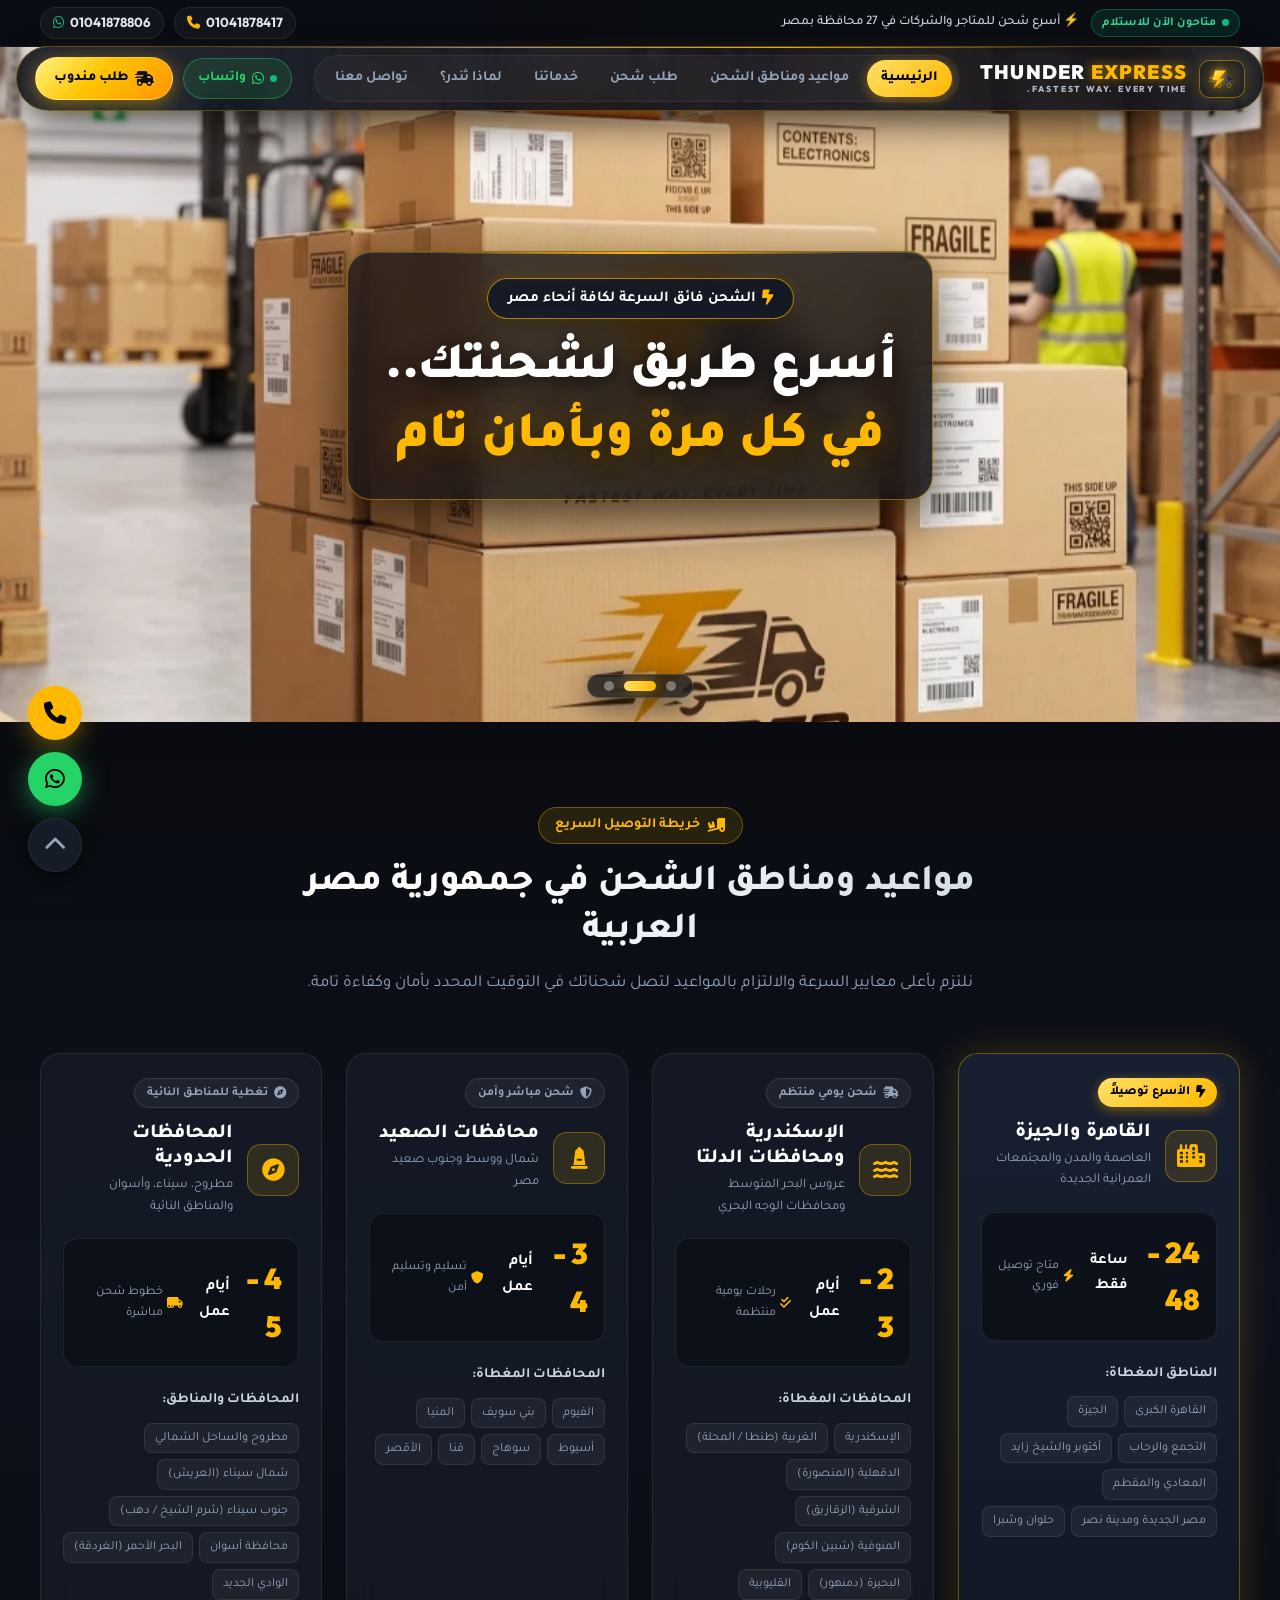
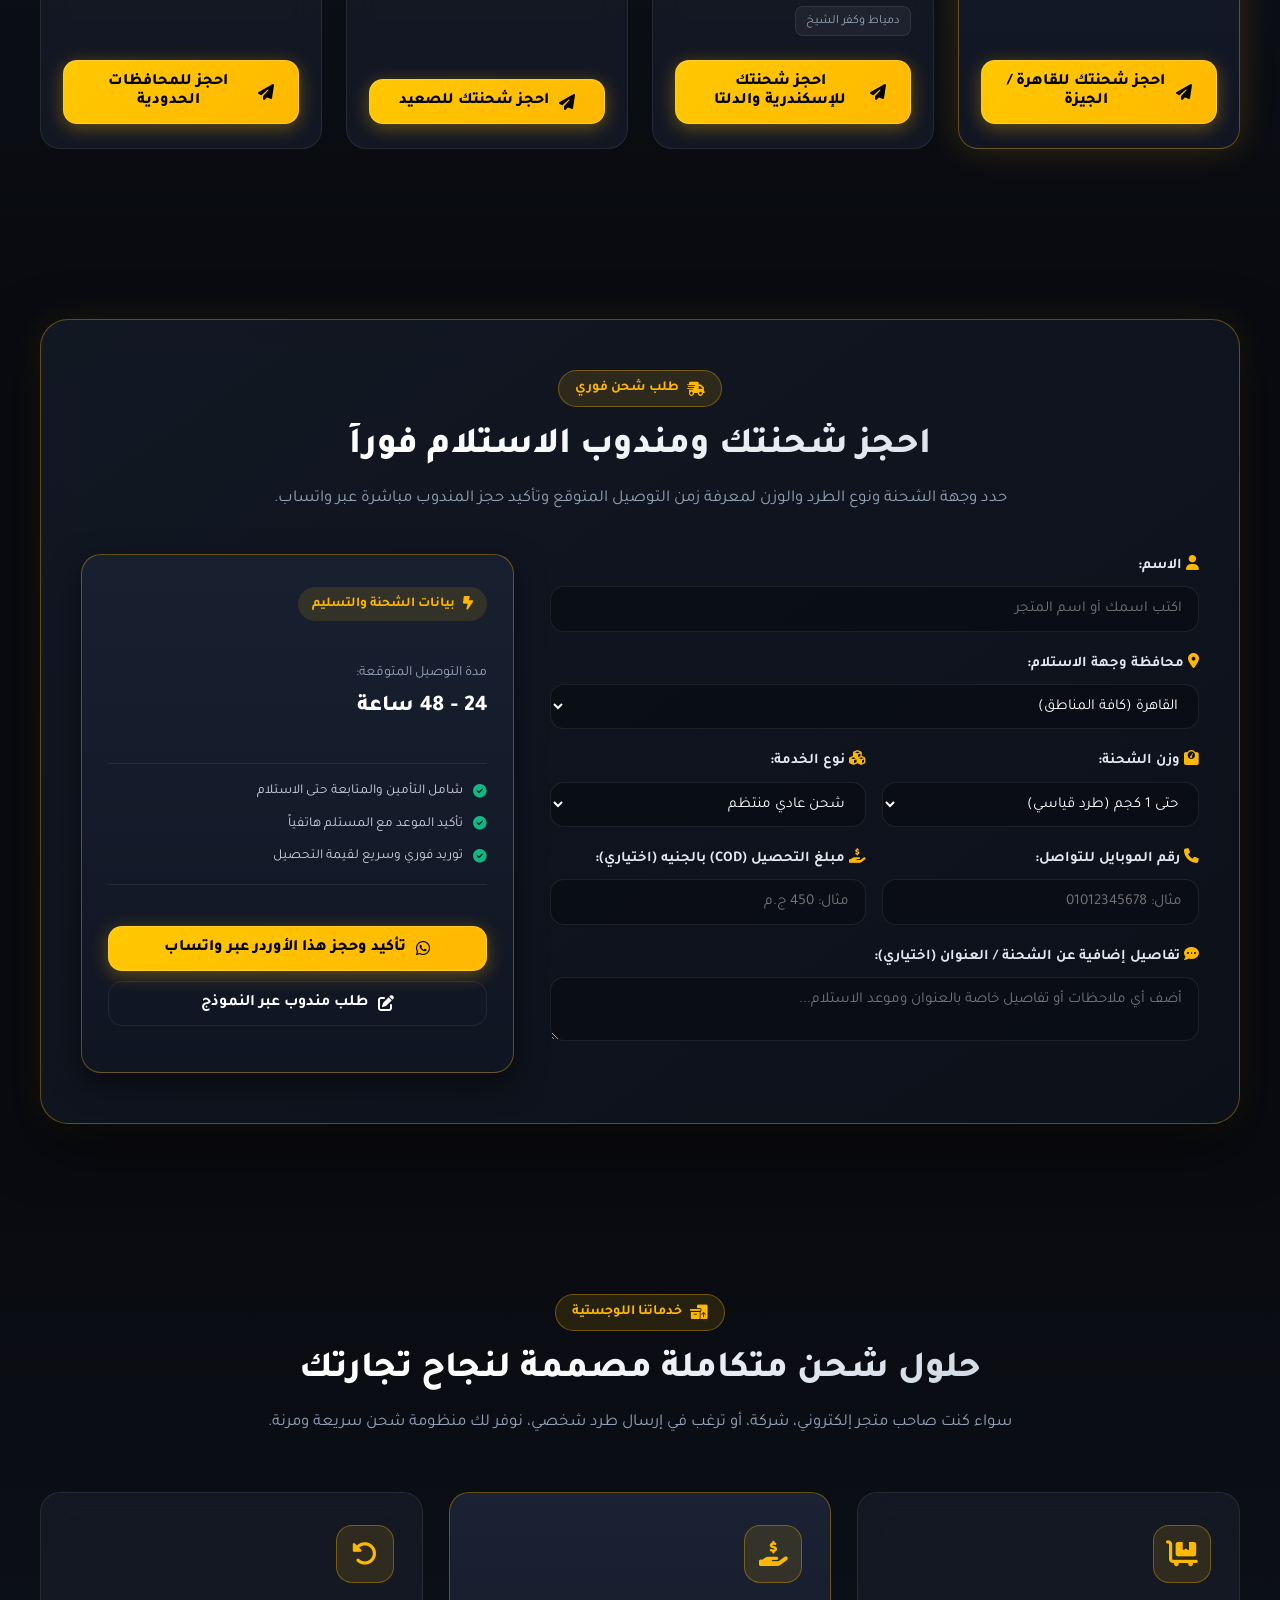
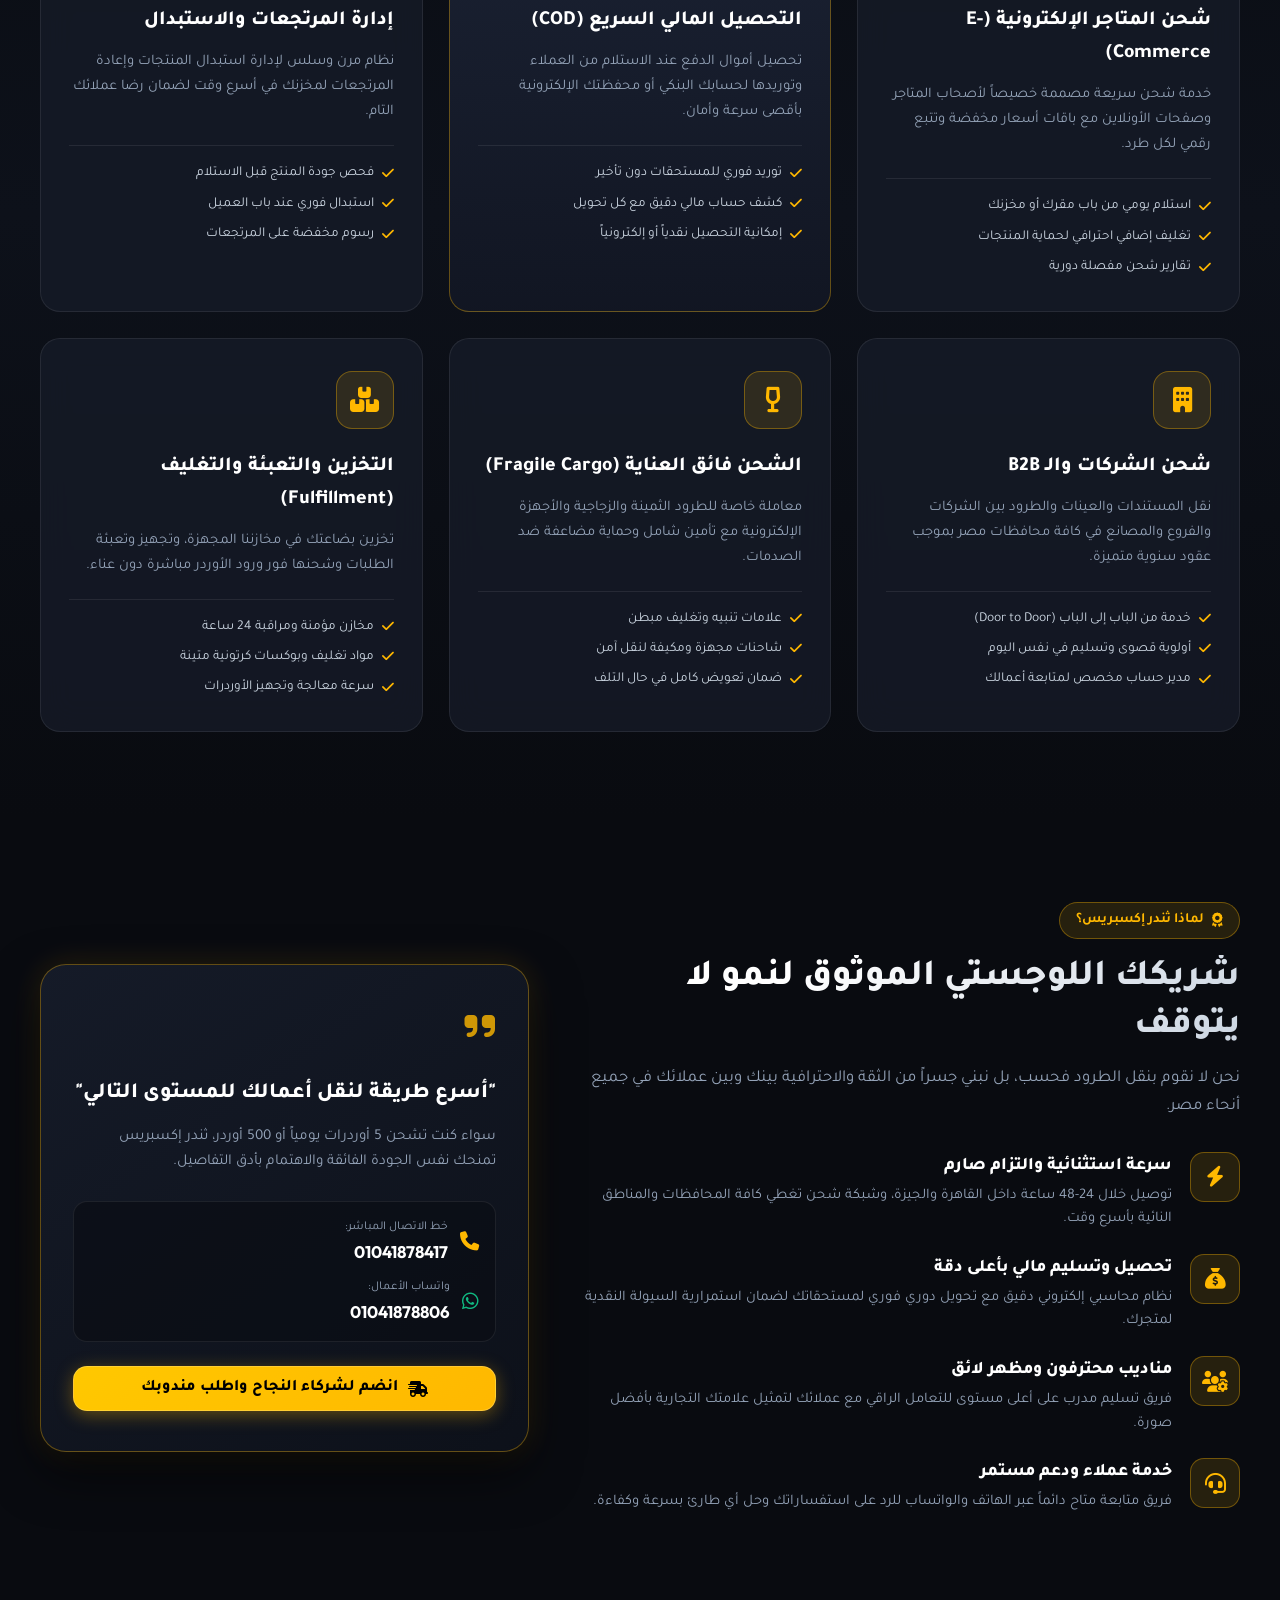
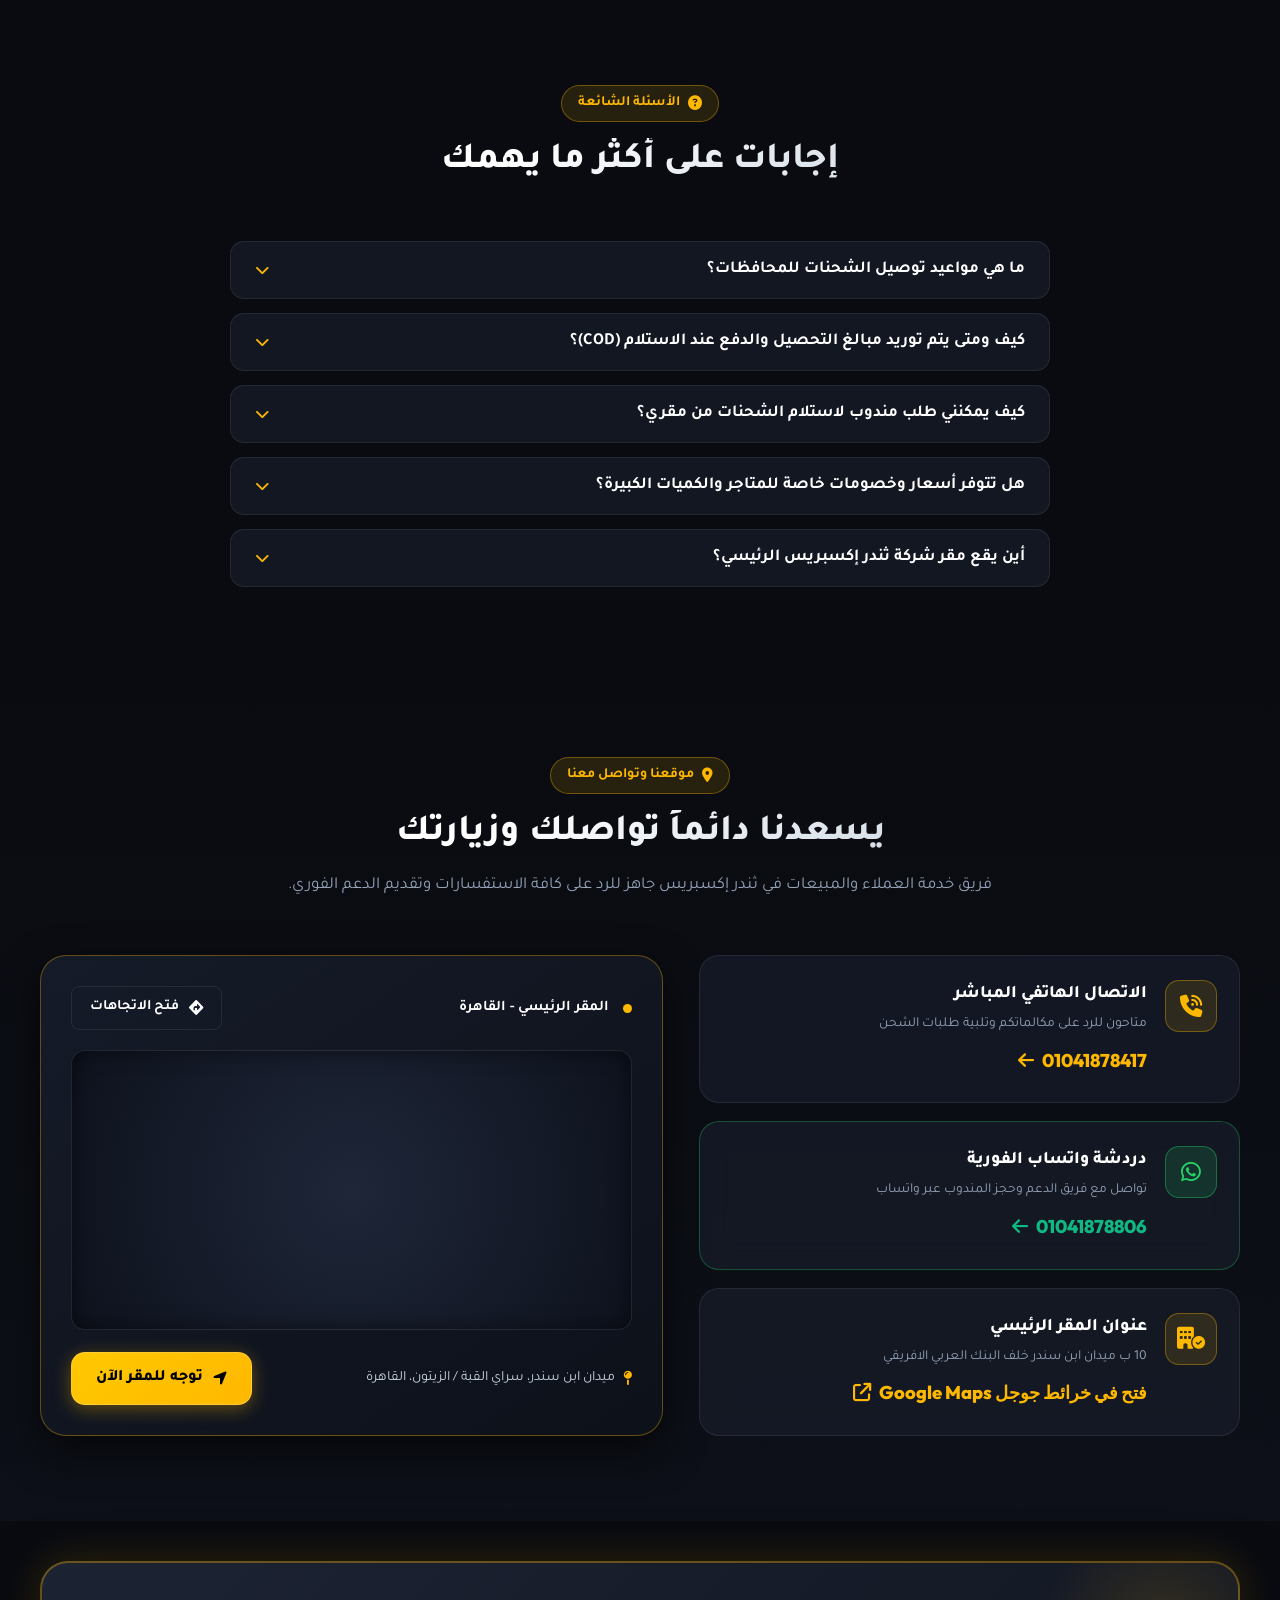
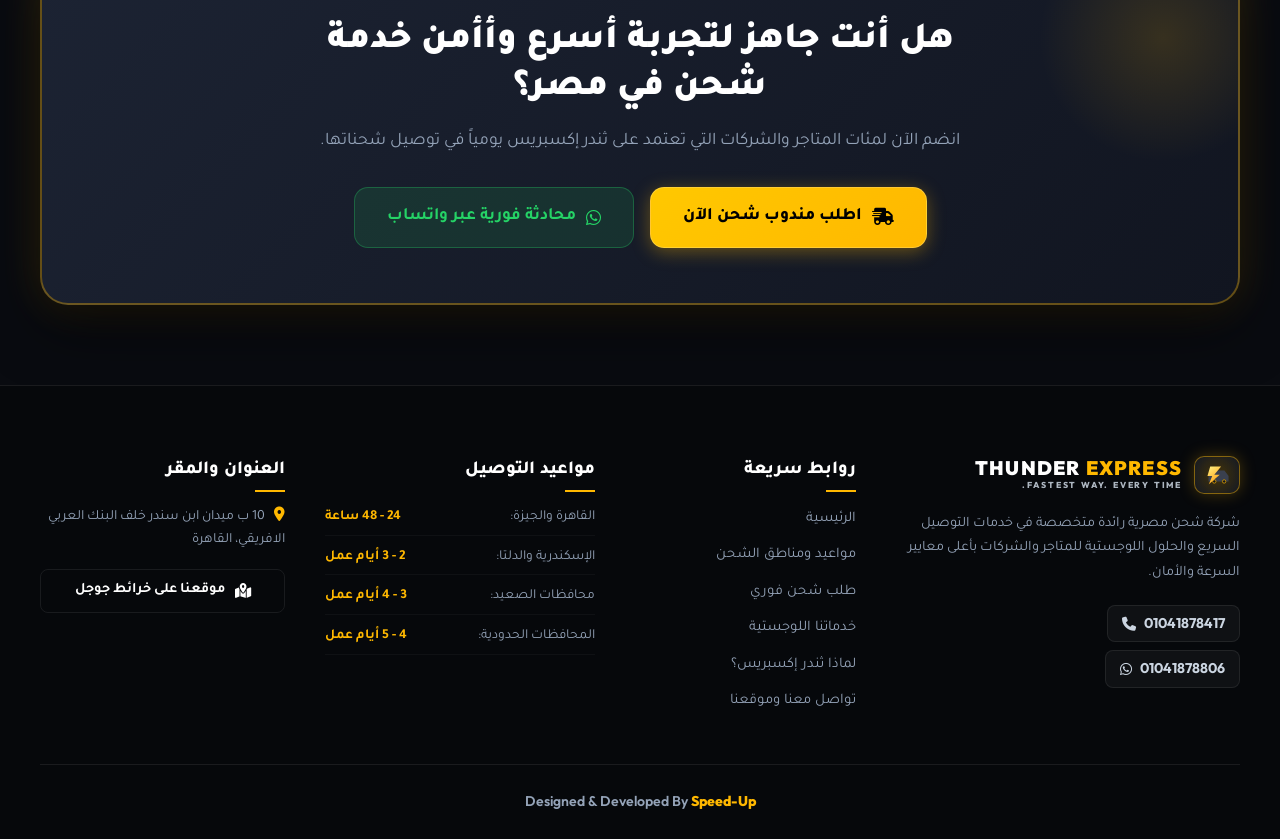
==== index.html @ 4653d899 "Initial commit: Thunder Express website" ====
<!DOCTYPE html>
<html lang="ar" dir="rtl">

<head>
  <meta charset="UTF-8">
  <meta name="viewport" content="width=device-width, initial-scale=1.0">
  
  <!-- Primary SEO Meta Tags -->
  <title>ثندر إكسبريس (Thunder Express) | شركة الشحن السريع الأولى للمتاجر والشركات في مصر</title>
  <meta name="title" content="ثندر إكسبريس (Thunder Express) | شركة الشحن السريع الأولى للمتاجر والشركات في مصر">
  <meta name="description"
    content="ثندر إكسبريس (Thunder Express) - شركة الشحن الرائدة في مصر لشحن طرود ومبيعات المتاجر الإلكترونية والشركات. توصيل خلال 24 - 48 ساعة لكافة محافظات مصر، تحصيل أموال COD فوري، وخدمة عملاء ومتابعة ممتازة.">
  <meta name="keywords"
    content="ثندر إكسبريس, ثاندر اكسبريس, ثندر للشحن, شركة ثندر, Thunder Express, Thunder Express Egypt, شركات شحن, شركة شحن في مصر, شحن سريع, شحن متاجر الكترونية, شحن اوردرات, شحن القاهرة والجيزة, شحن الاسكندرية, شحن الدلتا, شحن الصعيد, شحن محافظات مصر, توصيل طرود, مندوب شحن فوري, تحصيل فوري COD, شحن باب لباب, شحن تجارة الكترونية">
  <meta name="robots" content="index, follow, max-snippet:-1, max-image-preview:large, max-video-preview:-1">
  <meta name="author" content="Thunder Express">
  <meta name="publisher" content="Thunder Express">
  <meta name="language" content="Arabic">
  <meta name="theme-color" content="#FFB800">
  <link rel="canonical" href="https://thunderexpress.com/">

  <!-- Geo & Regional SEO -->
  <meta name="geo.region" content="EG-C">
  <meta name="geo.placename" content="Cairo, Egypt">
  <meta name="geo.position" content="30.0988;31.3055">
  <meta name="ICBM" content="30.0988, 31.3055">

  <!-- Open Graph / Facebook / WhatsApp Meta Tags -->
  <meta property="og:type" content="website">
  <meta property="og:url" content="https://thunderexpress.com/">
  <meta property="og:title" content="ثندر إكسبريس (Thunder Express) | أسرع طريق لشحنتك في كل مرة">
  <meta property="og:description"
    content="خدمات شحن سريع وموثوق لكافة محافظات مصر. توصيل القاهرة والجيزة خلال 24-48 ساعة، توريد فوري لمبالغ التحصيل، ومتابعة دقيقة لكل طرد.">
  <meta property="og:image" content="assets/hero-bg-1.webp">
  <meta property="og:site_name" content="Thunder Express - ثندر إكسبريس">
  <meta property="og:locale" content="ar_EG">
  <meta property="og:locale:alternate" content="en_US">

  <!-- Twitter Meta Tags -->
  <meta name="twitter:card" content="summary_large_image">
  <meta name="twitter:title" content="ثندر إكسبريس (Thunder Express) | شركة شحن سريع في مصر">
  <meta name="twitter:description"
    content="شحن سريع للمتاجر والشركات لكافة محافظات مصر بأسعار تنافسية ودقة متناهية.">
  <meta name="twitter:image" content="assets/hero-bg-1.webp">

  <!-- Google Fonts: Tajawal & Outfit -->
  <link rel="preconnect" href="https://fonts.googleapis.com">
  <link rel="preconnect" href="https://fonts.gstatic.com" crossorigin>
  <link
    href="https://fonts.googleapis.com/css2?family=Outfit:wght@400;600;700;800;900&family=Tajawal:wght@300;400;500;700;800;900&display=swap"
    rel="stylesheet">

  <!-- Font Awesome Icons -->
  <link rel="stylesheet" href="https://cdnjs.cloudflare.com/ajax/libs/font-awesome/6.5.1/css/all.min.css">

  <!-- Main Stylesheet -->
  <link rel="stylesheet" href="css/style.css">
  <link rel="icon" type="image/svg+xml" href="assets/logo.svg">

  <!-- Structured Data: Organization & DeliveryService Schema (JSON-LD) -->
  <script type="application/ld+json">
  {
    "@context": "https://schema.org",
    "@graph": [
      {
        "@type": "DeliveryService",
        "@id": "https://thunderexpress.com/#service",
        "name": "Thunder Express - ثندر إكسبريس للشحن السريع",
        "alternateName": ["ثاندر اكسبريس", "ثندر اكسبريس مصر", "Thunder Express Egypt"],
        "url": "https://thunderexpress.com/",
        "logo": "https://thunderexpress.com/assets/logo.svg",
        "image": "https://thunderexpress.com/assets/hero-bg-1.webp",
        "description": "شركة شحن رائدة في جمهورية مصر العربية متخصصة في خدمات الشحن السريع للمتاجر الإلكترونية والشركات مع خدمة التحصيل عند الاستلام والتوصيل لباب المنزل.",
        "telephone": ["+201041878417", "+201041878806"],
        "priceRange": "$$",
        "address": {
          "@type": "PostalAddress",
          "streetAddress": "10 ب ميدان ابن سندر - خلف البنك العربي الأفريقي",
          "addressLocality": "سراي القبة، الزيتون",
          "addressRegion": "القاهرة",
          "addressCountry": "EG"
        },
        "geo": {
          "@type": "GeoCoordinates",
          "latitude": 30.0988,
          "longitude": 31.3055
        },
        "openingHoursSpecification": {
          "@type": "OpeningHoursSpecification",
          "dayOfWeek": [
            "Saturday",
            "Sunday",
            "Monday",
            "Tuesday",
            "Wednesday",
            "Thursday"
          ],
          "opens": "09:00",
          "closes": "22:00"
        },
        "areaServed": [
          { "@type": "AdministrativeArea", "name": "القاهرة" },
          { "@type": "AdministrativeArea", "name": "الجيزة" },
          { "@type": "AdministrativeArea", "name": "الإسكندرية" },
          { "@type": "AdministrativeArea", "name": "الدلتا" },
          { "@type": "AdministrativeArea", "name": "الصعيد" },
          { "@type": "Country", "name": "Egypt" }
        ],
        "hasOfferCatalog": {
          "@type": "OfferCatalog",
          "name": "خدمات الشحن والتوصيل",
          "itemListElement": [
            {
              "@type": "Offer",
              "itemOffered": {
                "@type": "Service",
                "name": "شحن وتوصيل القاهرة والجيزة (24 - 48 ساعة)"
              }
            },
            {
              "@type": "Offer",
              "itemOffered": {
                "@type": "Service",
                "name": "شحن الإسكندرية ومحافظات الدلتا (2 - 3 أيام)"
              }
            },
            {
              "@type": "Offer",
              "itemOffered": {
                "@type": "Service",
                "name": "شحن محافظات الصعيد والمحافظات الحدودية"
              }
            },
            {
              "@type": "Offer",
              "itemOffered": {
                "@type": "Service",
                "name": "خدمة التحصيل والدفع عند الاستلام (COD)"
              }
            }
          ]
        }
      },
      {
        "@type": "FAQPage",
        "@id": "https://thunderexpress.com/#faq",
        "mainEntity": [
          {
            "@type": "Question",
            "name": "ما هي مواعيد توصيل الشحنات للمحافظات في ثندر إكسبريس؟",
            "acceptedAnswer": {
              "@type": "Answer",
              "text": "القاهرة والجيزة خلال 24 إلى 48 ساعة، الإسكندرية والدلتا خلال 2 إلى 3 أيام عمل، محافظات الصعيد خلال 3 إلى 4 أيام عمل، والمحافظات الحدودية خلال 4 إلى 5 أيام عمل."
            }
          },
          {
            "@type": "Question",
            "name": "كيف ومتى يتم توريد مبالغ التحصيل والدفع عند الاستلام (COD)؟",
            "acceptedAnswer": {
              "@type": "Answer",
              "text": "يتم توريد المبالغ المحصلة بشكل فوري وسريع عبر التحويل البنكي (InstaPay / Bank Transfer) أو عبر المحافظ الإلكترونية (فودافون كاش وغيرها) فور تسليم الأوردر وتأكيده مع كشف حساب إلكتروني دقيق."
            }
          },
          {
            "@type": "Question",
            "name": "كيف يمكنني طلب مندوب لاستلام الشحنات من مقري؟",
            "acceptedAnswer": {
              "@type": "Answer",
              "text": "يمكنك طلب مندوب الاستلام بسهولة تامة عبر زر طلب مندوب في الموقع، أو التواصل المباشر عبر واتساب على الرقم 01041878806 أو الاتصال على 01041878417."
            }
          },
          {
            "@type": "Question",
            "name": "أين يقع مقر شركة ثندر إكسبريس الرئيسي؟",
            "acceptedAnswer": {
              "@type": "Answer",
              "text": "مقرنا الرئيسي في 10 ب ميدان ابن سندر، خلف البنك العربي الأفريقي، سراي القبة / الزيتون، القاهرة."
            }
          }
        ]
      }
    ]
  }
  </script>
</head>

<body>

  <!-- Modern Ambient Atmosphere & Dynamic Lighting (No Grid/Checkered Overlay) -->
  <div class="bg-glow-orb orb-1"></div>
  <div class="bg-glow-orb orb-2"></div>
  <div class="bg-glow-orb orb-3"></div>
  <div class="bg-glow-orb orb-4"></div>
  <div class="bg-ambient-rays"></div>
  <div class="bg-vignette"></div>

  <!-- Top Announcement Bar -->
  <div class="top-bar">
    <div class="container top-bar-content">
      <div class="top-bar-item">
        <span class="live-status-badge">
          <span class="pulse-dot-green"></span>
          <span>متاحون الآن للاستلام</span>
        </span>
        <span class="top-bar-text">⚡ أسرع شحن للمتاجر والشركات في 27 محافظة بمصر</span>
      </div>
      <div class="top-bar-contacts">
        <a href="tel:01041878417" class="top-contact-chip">
          <i class="fa-solid fa-phone text-primary"></i>
          <span>01041878417</span>
        </a>
        <a href="https://wa.me/201041878806" target="_blank" rel="noopener" class="top-contact-chip chip-wa">
          <i class="fa-brands fa-whatsapp text-success"></i>
          <span>01041878806</span>
        </a>
      </div>
    </div>
  </div>

  <!-- Main Floating Header & Navigation -->
  <header class="main-header" id="navbar">
    <div class="container header-wrapper">
      <div class="nav-container glass-island">
        <!-- Brand Logo -->
        <a href="#hero" class="brand-logo" aria-label="Thunder Express Home">
          <div class="logo-icon-wrap">
            <svg class="brand-svg-logo" viewBox="0 0 100 70" fill="none" xmlns="http://www.w3.org/2000/svg">
              <path
                d="M45 22H72L84 38V54H77C77 50.7 74.3 48 71 48C67.7 48 65 50.7 65 54H48C48 50.7 45.3 48 42 48C38.7 48 36 50.7 36 54H25V36L45 22Z"
                fill="#3A404E" opacity="0.9" />
              <path d="M70 26L80 38H68V26H70Z" fill="#1E232F" />
              <path d="M15 30H38L33 34H12L15 30Z" fill="#FFB800" opacity="0.6" />
              <path d="M10 40H30L26 43H7L10 40Z" fill="#FFB800" opacity="0.4" />
              <circle cx="42" cy="54" r="5" fill="#12151E" stroke="#FFB800" stroke-width="2" />
              <circle cx="71" cy="54" r="5" fill="#12151E" stroke="#FFB800" stroke-width="2" />
              <path d="M30 10L62 10L42 34L58 34L26 62L36 38L22 38L30 10Z" fill="url(#boltGradHeader)"
                filter="drop-shadow(0 0 10px rgba(255, 184, 0, 0.9))" />
              <defs>
                <linearGradient id="boltGradHeader" x1="22" y1="10" x2="62" y2="62" gradientUnits="userSpaceOnUse">
                  <stop stop-color="#FFF580" />
                  <stop offset="0.5" stop-color="#FFB800" />
                  <stop offset="1" stop-color="#FF8C00" />
                </linearGradient>
              </defs>
            </svg>
          </div>
          <div class="logo-text-wrap">
            <span class="logo-title">THUNDER <span class="text-primary-glow">EXPRESS</span></span>
            <span class="logo-slogan">FASTEST WAY. EVERY TIME.</span>
          </div>
        </a>

        <!-- Navigation Links (Floating Pill Tabs) -->
        <nav class="nav-menu" id="navMenu">
          <ul class="nav-list pill-tabs">
            <li><a href="#hero" class="nav-link active">الرئيسية</a></li>
            <li><a href="#zones" class="nav-link">مواعيد ومناطق الشحن</a></li>
            <li><a href="order.html" class="nav-link">طلب شحن</a></li>
            <li><a href="#services" class="nav-link">خدماتنا</a></li>
            <li><a href="#why-us" class="nav-link">لماذا ثندر؟</a></li>
            <li><a href="contact.html" class="nav-link">تواصل معنا</a></li>
          </ul>
        </nav>

        <!-- Action Buttons -->
        <div class="nav-actions">
          <a href="https://wa.me/201041878806" target="_blank" rel="noopener" class="btn-nav-wa" title="دردشة واتساب">
            <span class="pulse-dot-green"></span>
            <i class="fa-brands fa-whatsapp"></i>
            <span>واتساب</span>
          </a>
          <a href="order.html" class="btn-nav-order" id="openOrderModalBtn">
            <i class="fa-solid fa-truck-fast"></i>
            <span>طلب مندوب</span>
          </a>
          <button class="mobile-toggle" id="mobileMenuToggle" aria-label="فتح القائمة">
            <span></span>
            <span></span>
            <span></span>
          </button>
        </div>
      </div>
    </div>
  </header>

  <!-- Hero Section -->
  <section class="hero-section" id="hero">
    <!-- Hero Dynamic WebP Background Slider (Clear & Vibrant - No Shadows) -->
    <div class="hero-bg-slider" id="heroBgSlider">
      <div class="hero-bg-slide active" style="background-image: url('assets/hero-bg-1.webp');" data-index="0"></div>
      <div class="hero-bg-slide" style="background-image: url('assets/hero-bg-2.webp');" data-index="1"></div>
      <div class="hero-bg-slide" style="background-image: url('assets/hero-bg-3.webp');" data-index="2"></div>
    </div>

    <div class="container hero-container-simple">
      <div class="hero-glass-box text-center">
        <div class="hero-badge">
          <i class="fa-solid fa-bolt-lightning text-primary"></i>
          <span>الشحن فائق السرعة لكافة أنحاء مصر</span>
        </div>

        <h1 class="hero-title">
          أسرع طريق لشحنتك.. <br>
          <span class="highlight-text">في كل مرة وبأمان تام</span>
        </h1>
      </div>
    </div>

    <!-- Hero Background Slider Indicator Dots -->
    <div class="hero-slider-dots" id="heroSliderDots" aria-label="التحكم بشرائح الخلفية">
      <button class="hero-slider-dot active" data-slide="0" aria-label="الشريحة الأولى"></button>
      <button class="hero-slider-dot" data-slide="1" aria-label="الشريحة الثانية"></button>
      <button class="hero-slider-dot" data-slide="2" aria-label="الشريحة الثالثة"></button>
    </div>
  </section>

  <!-- Delivery Zones & Timelines Section (تفاصيل مناطق ومواعيد الشحن) -->
  <section class="zones-section" id="zones">
    <div class="container">
      <div class="section-header text-center">
        <div class="section-tag">
          <i class="fa-solid fa-truck-ramp-box text-primary"></i>
          <span>خريطة التوصيل السريع</span>
        </div>
        <h2 class="section-title">مواعيد ومناطق الشحن في جمهورية مصر العربية</h2>
        <p class="section-subtitle">
          نلتزم بأعلى معايير السرعة والالتزام بالمواعيد لتصل شحناتك في التوقيت المحدد بأمان وكفاءة تامة.
        </p>
      </div>

      <div class="zones-grid">
        <!-- Zone 1: Cairo & Giza -->
        <div class="zone-card highlighted-zone">
          <div class="zone-top-badge">
            <span class="zone-badge-popular">
              <i class="fa-solid fa-bolt-lightning"></i> الأسرع توصيلاً
            </span>
          </div>
          <div class="zone-header">
            <div class="zone-icon-circle">
              <i class="fa-solid fa-city"></i>
            </div>
            <div class="zone-meta">
              <h3 class="zone-name">القاهرة والجيزة</h3>
              <span class="zone-subtitle">العاصمة والمدن والمجتمعات العمرانية الجديدة</span>
            </div>
          </div>

          <div class="zone-time-display">
            <div class="time-main">
              <span class="time-number">24 - 48</span>
              <span class="time-unit">ساعة فقط</span>
            </div>
            <div class="time-tag">
              <i class="fa-solid fa-bolt"></i> متاح توصيل فوري
            </div>
          </div>

          <div class="zone-details">
            <div class="zone-cities-title">المناطق المغطاة:</div>
            <div class="city-tags">
              <span class="city-tag">القاهرة الكبرى</span>
              <span class="city-tag">الجيزة</span>
              <span class="city-tag">التجمع والرحاب</span>
              <span class="city-tag">أكتوبر والشيخ زايد</span>
              <span class="city-tag">المعادي والمقطم</span>
              <span class="city-tag">مصر الجديدة ومدينة نصر</span>
              <span class="city-tag">حلوان وشبرا</span>
            </div>
          </div>

          <div class="zone-footer">
            <button class="btn btn-primary btn-block select-zone-btn" data-zone="cairo">
              <i class="fa-solid fa-paper-plane"></i> احجز شحنتك للقاهرة / الجيزة
            </button>
          </div>
        </div>

        <!-- Zone 2: Alexandria & Delta -->
        <div class="zone-card">
          <div class="zone-top-badge">
            <span class="zone-badge-regular">
              <i class="fa-solid fa-truck-fast"></i> شحن يومي منتظم
            </span>
          </div>
          <div class="zone-header">
            <div class="zone-icon-circle">
              <i class="fa-solid fa-water"></i>
            </div>
            <div class="zone-meta">
              <h3 class="zone-name">الإسكندرية ومحافظات الدلتا</h3>
              <span class="zone-subtitle">عروس البحر المتوسط ومحافظات الوجه البحري</span>
            </div>
          </div>

          <div class="zone-time-display">
            <div class="time-main">
              <span class="time-number">2 - 3</span>
              <span class="time-unit">أيام عمل</span>
            </div>
            <div class="time-tag">
              <i class="fa-solid fa-check-double"></i> رحلات يومية منتظمة
            </div>
          </div>

          <div class="zone-details">
            <div class="zone-cities-title">المحافظات المغطاة:</div>
            <div class="city-tags">
              <span class="city-tag">الإسكندرية</span>
              <span class="city-tag">الغربية (طنطا / المحلة)</span>
              <span class="city-tag">الدقهلية (المنصورة)</span>
              <span class="city-tag">الشرقية (الزقازيق)</span>
              <span class="city-tag">المنوفية (شبين الكوم)</span>
              <span class="city-tag">البحيرة (دمنهور)</span>
              <span class="city-tag">القليوبية</span>
              <span class="city-tag">دمياط وكفر الشيخ</span>
            </div>
          </div>

          <div class="zone-footer">
            <button class="btn btn-primary btn-block select-zone-btn" data-zone="delta">
              <i class="fa-solid fa-paper-plane"></i> احجز شحنتك للإسكندرية والدلتا
            </button>
          </div>
        </div>

        <!-- Zone 3: Upper Egypt (الصعيد) -->
        <div class="zone-card">
          <div class="zone-top-badge">
            <span class="zone-badge-regular">
              <i class="fa-solid fa-shield-halved"></i> شحن مباشر وآمن
            </span>
          </div>
          <div class="zone-header">
            <div class="zone-icon-circle">
              <i class="fa-solid fa-monument"></i>
            </div>
            <div class="zone-meta">
              <h3 class="zone-name">محافظات الصعيد</h3>
              <span class="zone-subtitle">شمال ووسط وجنوب صعيد مصر</span>
            </div>
          </div>

          <div class="zone-time-display">
            <div class="time-main">
              <span class="time-number">3 - 4</span>
              <span class="time-unit">أيام عمل</span>
            </div>
            <div class="time-tag">
              <i class="fa-solid fa-shield"></i> تسليم وتسليم آمن
            </div>
          </div>

          <div class="zone-details">
            <div class="zone-cities-title">المحافظات المغطاة:</div>
            <div class="city-tags">
              <span class="city-tag">الفيوم</span>
              <span class="city-tag">بني سويف</span>
              <span class="city-tag">المنيا</span>
              <span class="city-tag">أسيوط</span>
              <span class="city-tag">سوهاج</span>
              <span class="city-tag">قنا</span>
              <span class="city-tag">الأقصر</span>
            </div>
          </div>

          <div class="zone-footer">
            <button class="btn btn-primary btn-block select-zone-btn" data-zone="upper">
              <i class="fa-solid fa-paper-plane"></i> احجز شحنتك للصعيد
            </button>
          </div>
        </div>

        <!-- Zone 4: Frontier Governorates -->
        <div class="zone-card">
          <div class="zone-top-badge">
            <span class="zone-badge-regular">
              <i class="fa-solid fa-compass"></i> تغطية للمناطق النائية
            </span>
          </div>
          <div class="zone-header">
            <div class="zone-icon-circle">
              <i class="fa-solid fa-compass"></i>
            </div>
            <div class="zone-meta">
              <h3 class="zone-name">المحافظات الحدودية</h3>
              <span class="zone-subtitle">مطروح، سيناء، وأسوان والمناطق النائية</span>
            </div>
          </div>

          <div class="zone-time-display">
            <div class="time-main">
              <span class="time-number">4 - 5</span>
              <span class="time-unit">أيام عمل</span>
            </div>
            <div class="time-tag">
              <i class="fa-solid fa-truck-moving"></i> خطوط شحن مباشرة
            </div>
          </div>

          <div class="zone-details">
            <div class="zone-cities-title">المحافظات والمناطق:</div>
            <div class="city-tags">
              <span class="city-tag">مطروح والساحل الشمالي</span>
              <span class="city-tag">شمال سيناء (العريش)</span>
              <span class="city-tag">جنوب سيناء (شرم الشيخ / دهب)</span>
              <span class="city-tag">محافظة أسوان</span>
              <span class="city-tag">البحر الأحمر (الغردقة)</span>
              <span class="city-tag">الوادي الجديد</span>
            </div>
          </div>

          <div class="zone-footer">
            <button class="btn btn-primary btn-block select-zone-btn" data-zone="frontier">
              <i class="fa-solid fa-paper-plane"></i> احجز للمحافظات الحدودية
            </button>
          </div>
        </div>
      </div>
    </div>
  </section>

  <!-- Interactive Shipping Order & Time Estimation Section -->
  <section class="calculator-section" id="calculator">
    <div class="container">
      <div class="calc-wrapper">
        <div class="calc-header text-center">
          <div class="section-tag">
            <i class="fa-solid fa-truck-fast text-primary"></i>
            <span>طلب شحن فوري</span>
          </div>
          <h2 class="section-title">احجز شحنتك ومندوب الاستلام فوراً</h2>
          <p class="section-subtitle">
            حدد وجهة الشحنة ونوع الطرد والوزن لمعرفة زمن التوصيل المتوقع وتأكيد حجز المندوب مباشرة عبر واتساب.
          </p>
        </div>

        <div class="calc-grid">
          <!-- Inputs Form -->
          <div class="calc-inputs-card">
            <div class="form-group">
              <label for="calcName" class="form-label">
                <i class="fa-solid fa-user text-primary"></i> الاسم:
              </label>
              <input type="text" id="calcName" class="form-input" placeholder="اكتب اسمك أو اسم المتجر">
            </div>

            <div class="form-group">
              <label for="calcGov" class="form-label">
                <i class="fa-solid fa-location-dot text-primary"></i> محافظة وجهة الاستلام:
              </label>
              <select id="calcGov" class="form-select">
                <optgroup label="القاهرة والجيزة (24 - 48 ساعة)">
                  <option value="cairo_giza" data-zone="cairo" data-time="24 - 48 ساعة" data-base="45">القاهرة (كافة
                    المناطق)</option>
                  <option value="cairo_giza" data-zone="cairo" data-time="24 - 48 ساعة" data-base="45">الجيزة وضواحيها
                  </option>
                  <option value="cairo_giza" data-zone="cairo" data-time="24 - 48 ساعة" data-base="50">التجمع، الشروق،
                    بدر، مدينتي</option>
                  <option value="cairo_giza" data-zone="cairo" data-time="24 - 48 ساعة" data-base="50">6 أكتوبر والشيخ
                    زايد</option>
                </optgroup>
                <optgroup label="الإسكندرية ومحافظات الدلتا (2 - 3 أيام عمل)">
                  <option value="alex" data-zone="delta" data-time="2 - 3 أيام عمل" data-base="60">الإسكندرية</option>
                  <option value="delta" data-zone="delta" data-time="2 - 3 أيام عمل" data-base="60">الغربية (طنطا /
                    المحلة)</option>
                  <option value="delta" data-zone="delta" data-time="2 - 3 أيام عمل" data-base="60">الدقهلية (المنصورة)
                  </option>
                  <option value="delta" data-zone="delta" data-time="2 - 3 أيام عمل" data-base="60">الشرقية (الزقازيق /
                    العاشر)</option>
                  <option value="delta" data-zone="delta" data-time="2 - 3 أيام عمل" data-base="60">المنوفية (شبين
                    الكوم)</option>
                  <option value="delta" data-zone="delta" data-time="2 - 3 أيام عمل" data-base="60">البحيرة (دمنهور /
                    كفر الدوار)</option>
                  <option value="delta" data-zone="delta" data-time="2 - 3 أيام عمل" data-base="60">القليوبية (بنها /
                    شبرا الخيمة)</option>
                  <option value="delta" data-zone="delta" data-time="2 - 3 أيام عمل" data-base="65">دمياط وكفر الشيخ
                  </option>
                  <option value="delta" data-zone="delta" data-time="2 - 3 أيام عمل" data-base="65">مدن القناة
                    (الإسماعيلية / بورسعيد / السويس)</option>
                </optgroup>
                <optgroup label="محافظات الصعيد (3 - 4 أيام عمل)">
                  <option value="upper" data-zone="upper" data-time="3 - 4 أيام عمل" data-base="75">الفيوم وبني سويف
                  </option>
                  <option value="upper" data-zone="upper" data-time="3 - 4 أيام عمل" data-base="80">المنيا وأسيوط
                  </option>
                  <option value="upper" data-zone="upper" data-time="3 - 4 أيام عمل" data-base="85">سوهاج وقنا</option>
                  <option value="upper" data-zone="upper" data-time="3 - 4 أيام عمل" data-base="90">الأقصر</option>
                </optgroup>
                <optgroup label="المحافظات الحدودية (4 - 5 أيام عمل)">
                  <option value="frontier" data-zone="frontier" data-time="4 - 5 أيام عمل" data-base="100">مطروح والساحل
                    الشمالي</option>
                  <option value="frontier" data-zone="frontier" data-time="4 - 5 أيام عمل" data-base="110">شمال سيناء
                    (العريش)</option>
                  <option value="frontier" data-zone="frontier" data-time="4 - 5 أيام عمل" data-base="110">جنوب سيناء
                    (شرم الشيخ / دهب / طور سيناء)</option>
                  <option value="frontier" data-zone="frontier" data-time="4 - 5 أيام عمل" data-base="105">محافظة أسوان
                  </option>
                  <option value="frontier" data-zone="frontier" data-time="4 - 5 أيام عمل" data-base="100">البحر الأحمر
                    (الغردقة / سفاجا)</option>
                  <option value="frontier" data-zone="frontier" data-time="4 - 5 أيام عمل" data-base="115">الوادي الجديد
                  </option>
                </optgroup>
              </select>
            </div>

            <div class="form-row">
              <div class="form-group flex-1">
                <label for="calcWeight" class="form-label">
                  <i class="fa-solid fa-weight-scale text-primary"></i> وزن الشحنة:
                </label>
                <select id="calcWeight" class="form-select">
                  <option value="1" selected>حتى 1 كجم (طرد قياسي)</option>
                  <option value="3">من 1 إلى 3 كجم</option>
                  <option value="5">من 3 إلى 5 كجم</option>
                  <option value="10">من 5 إلى 10 كجم</option>
                  <option value="15">أكثر من 10 كجم (شحن ثقيل)</option>
                </select>
              </div>

              <div class="form-group flex-1">
                <label for="calcService" class="form-label">
                  <i class="fa-solid fa-cubes text-primary"></i> نوع الخدمة:
                </label>
                <select id="calcService" class="form-select">
                  <option value="standard">شحن عادي منتظم</option>
                  <option value="cod">شحن مع تحصيل COD</option>
                  <option value="fragile">طرد حساس وقابل للكسر</option>
                </select>
              </div>
            </div>

            <div class="form-row">
              <div class="form-group flex-1">
                <label for="calcPhone" class="form-label">
                  <i class="fa-solid fa-phone text-primary"></i> رقم الموبايل للتواصل:
                </label>
                <input type="tel" id="calcPhone" class="form-input" placeholder="مثال: 01012345678" dir="ltr" style="text-align: right;">
              </div>

              <div class="form-group flex-1">
                <label for="calcCodAmount" class="form-label">
                  <i class="fa-solid fa-hand-holding-dollar text-primary"></i> مبلغ التحصيل (COD) بالجنيه (اختياري):
                </label>
                <input type="number" id="calcCodAmount" class="form-input" placeholder="مثال: 450 ج.م" min="0">
              </div>
            </div>

            <div class="form-group">
              <label for="calcNotes" class="form-label">
                <i class="fa-solid fa-comment-dots text-primary"></i> تفاصيل إضافية عن الشحنة / العنوان (اختياري):
              </label>
              <textarea id="calcNotes" class="form-input form-textarea" rows="2" placeholder="أضف أي ملاحظات أو تفاصيل خاصة بالعنوان وموعد الاستلام..."></textarea>
            </div>
          </div>

          <!-- Result Card -->
          <div class="calc-result-card">
            <div class="result-box-inner">
              <div class="result-badge">
                <i class="fa-solid fa-bolt-lightning"></i> بيانات الشحنة والتسليم
              </div>

              <div class="result-time-row">
                <div class="res-label">مدة التوصيل المتوقعة:</div>
                <div class="res-val-time" id="resDeliveryTime">24 - 48 ساعة</div>
              </div>

              <div class="result-features-summary">
                <div class="res-item">
                  <i class="fa-solid fa-circle-check text-success"></i>
                  <span>شامل التأمين والمتابعة حتى الاستلام</span>
                </div>
                <div class="res-item">
                  <i class="fa-solid fa-circle-check text-success"></i>
                  <span>تأكيد الموعد مع المستلم هاتفياً</span>
                </div>
                <div class="res-item">
                  <i class="fa-solid fa-circle-check text-success"></i>
                  <span>توريد فوري وسريع لقيمة التحصيل</span>
                </div>
              </div>

              <div class="result-actions">
                <button class="btn btn-primary btn-block btn-glow" id="sendCalcToWhatsappBtn">
                  <i class="fa-brands fa-whatsapp"></i>
                  <span>تأكيد وحجز هذا الأوردر عبر واتساب</span>
                </button>
                <button class="btn btn-outline btn-block" id="calcOrderModalTrigger">
                  <i class="fa-solid fa-pen-to-square"></i>
                  <span>طلب مندوب عبر النموذج</span>
                </button>
              </div>
            </div>
          </div>
        </div>
      </div>
    </div>
  </section>



  <!-- Comprehensive Services Section -->
  <section class="services-section" id="services">
    <div class="container">
      <div class="section-header text-center">
        <div class="section-tag">
          <i class="fa-solid fa-boxes-packing text-primary"></i>
          <span>خدماتنا اللوجستية</span>
        </div>
        <h2 class="section-title">حلول شحن متكاملة مصممة لنجاح تجارتك</h2>
        <p class="section-subtitle">
          سواء كنت صاحب متجر إلكتروني، شركة، أو ترغب في إرسال طرد شخصي، نوفر لك منظومة شحن سريعة ومرنة.
        </p>
      </div>

      <div class="services-grid">
        <!-- Service 1 -->
        <div class="service-card">
          <div class="service-icon">
            <i class="fa-solid fa-cart-flatbed"></i>
          </div>
          <h3 class="service-title">شحن المتاجر الإلكترونية (E-Commerce)</h3>
          <p class="service-desc">
            خدمة شحن سريعة مصممة خصيصاً لأصحاب المتاجر وصفحات الأونلاين مع باقات أسعار مخفضة وتتبع رقمي لكل طرد.
          </p>
          <ul class="service-bullets">
            <li><i class="fa-solid fa-check text-primary"></i> استلام يومي من باب مقرك أو مخزنك</li>
            <li><i class="fa-solid fa-check text-primary"></i> تغليف إضافي احترافي لحماية المنتجات</li>
            <li><i class="fa-solid fa-check text-primary"></i> تقارير شحن مفصلة دورية</li>
          </ul>
        </div>

        <!-- Service 2 -->
        <div class="service-card highlighted-service">
          <div class="service-icon">
            <i class="fa-solid fa-hand-holding-dollar"></i>
          </div>
          <h3 class="service-title">التحصيل المالي السريع (COD)</h3>
          <p class="service-desc">
            تحصيل أموال الدفع عند الاستلام من العملاء وتوريدها لحسابك البنكي أو محفظتك الإلكترونية بأقصى سرعة وأمان.
          </p>
          <ul class="service-bullets">
            <li><i class="fa-solid fa-check text-primary"></i> توريد فوري للمستحقات دون تأخير</li>
            <li><i class="fa-solid fa-check text-primary"></i> كشف حساب مالي دقيق مع كل تحويل</li>
            <li><i class="fa-solid fa-check text-primary"></i> إمكانية التحصيل نقدياً أو إلكترونياً</li>
          </ul>
        </div>

        <!-- Service 3 -->
        <div class="service-card">
          <div class="service-icon">
            <i class="fa-solid fa-rotate-left"></i>
          </div>
          <h3 class="service-title">إدارة المرتجعات والاستبدال</h3>
          <p class="service-desc">
            نظام مرن وسلس لإدارة استبدال المنتجات وإعادة المرتجعات لمخزنك في أسرع وقت لضمان رضا عملائك التام.
          </p>
          <ul class="service-bullets">
            <li><i class="fa-solid fa-check text-primary"></i> فحص جودة المنتج قبل الاستلام</li>
            <li><i class="fa-solid fa-check text-primary"></i> استبدال فوري عند باب العميل</li>
            <li><i class="fa-solid fa-check text-primary"></i> رسوم مخفضة على المرتجعات</li>
          </ul>
        </div>

        <!-- Service 4 -->
        <div class="service-card">
          <div class="service-icon">
            <i class="fa-solid fa-building"></i>
          </div>
          <h3 class="service-title">شحن الشركات والـ B2B</h3>
          <p class="service-desc">
            نقل المستندات والعينات والطرود بين الشركات والفروع والمصانع في كافة محافظات مصر بموجب عقود سنوية متميزة.
          </p>
          <ul class="service-bullets">
            <li><i class="fa-solid fa-check text-primary"></i> خدمة من الباب إلى الباب (Door to Door)</li>
            <li><i class="fa-solid fa-check text-primary"></i> أولوية قصوى وتسليم في نفس اليوم</li>
            <li><i class="fa-solid fa-check text-primary"></i> مدير حساب مخصص لمتابعة أعمالك</li>
          </ul>
        </div>

        <!-- Service 5 -->
        <div class="service-card">
          <div class="service-icon">
            <i class="fa-solid fa-wine-glass-empty"></i>
          </div>
          <h3 class="service-title">الشحن فائق العناية (Fragile Cargo)</h3>
          <p class="service-desc">
            معاملة خاصة للطرود الثمينة والزجاجية والأجهزة الإلكترونية مع تأمين شامل وحماية مضاعفة ضد الصدمات.
          </p>
          <ul class="service-bullets">
            <li><i class="fa-solid fa-check text-primary"></i> علامات تنبيه وتغليف مبطن</li>
            <li><i class="fa-solid fa-check text-primary"></i> شاحنات مجهزة ومكيفة لنقل آمن</li>
            <li><i class="fa-solid fa-check text-primary"></i> ضمان تعويض كامل في حال التلف</li>
          </ul>
        </div>

        <!-- Service 6 -->
        <div class="service-card">
          <div class="service-icon">
            <i class="fa-solid fa-boxes-stacked"></i>
          </div>
          <h3 class="service-title">التخزين والتعبئة والتغليف (Fulfillment)</h3>
          <p class="service-desc">
            تخزين بضاعتك في مخازننا المجهزة، وتجهيز وتعبئة الطلبات وشحنها فور ورود الأوردر مباشرة دون عناء.
          </p>
          <ul class="service-bullets">
            <li><i class="fa-solid fa-check text-primary"></i> مخازن مؤمنة ومراقبة 24 ساعة</li>
            <li><i class="fa-solid fa-check text-primary"></i> مواد تغليف وبوكسات كرتونية متينة</li>
            <li><i class="fa-solid fa-check text-primary"></i> سرعة معالجة وتجهيز الأوردرات</li>
          </ul>
        </div>
      </div>
    </div>
  </section>

  <!-- Why Thunder Express Section (لماذا نحن) -->
  <section class="why-us-section" id="why-us">
    <div class="container">
      <div class="why-us-grid">
        <div class="why-us-content">
          <div class="section-tag">
            <i class="fa-solid fa-award text-primary"></i>
            <span>لماذا ثندر إكسبريس؟</span>
          </div>
          <h2 class="section-title">شريكك اللوجستي الموثوق لنمو لا يتوقف</h2>
          <p class="section-subtitle">
            نحن لا نقوم بنقل الطرود فحسب، بل نبني جسراً من الثقة والاحترافية بينك وبين عملائك في جميع أنحاء مصر.
          </p>

          <div class="why-features-list">
            <div class="why-item">
              <div class="why-icon">
                <i class="fa-solid fa-bolt"></i>
              </div>
              <div class="why-info">
                <h4>سرعة استثنائية والتزام صارم</h4>
                <p>توصيل خلال 24-48 ساعة داخل القاهرة والجيزة، وشبكة شحن تغطي كافة المحافظات والمناطق النائية بأسرع وقت.
                </p>
              </div>
            </div>

            <div class="why-item">
              <div class="why-icon">
                <i class="fa-solid fa-sack-dollar"></i>
              </div>
              <div class="why-info">
                <h4>تحصيل وتسليم مالي بأعلى دقة</h4>
                <p>نظام محاسبي إلكتروني دقيق مع تحويل دوري فوري لمستحقاتك لضمان استمرارية السيولة النقدية لمتجرك.</p>
              </div>
            </div>

            <div class="why-item">
              <div class="why-icon">
                <i class="fa-solid fa-users-gear"></i>
              </div>
              <div class="why-info">
                <h4>مناديب محترفون ومظهر لائق</h4>
                <p>فريق تسليم مدرب على أعلى مستوى للتعامل الراقي مع عملائك لتمثيل علامتك التجارية بأفضل صورة.</p>
              </div>
            </div>

            <div class="why-item">
              <div class="why-icon">
                <i class="fa-solid fa-headset"></i>
              </div>
              <div class="why-info">
                <h4>خدمة عملاء ودعم مستمر</h4>
                <p>فريق متابعة متاح دائماً عبر الهاتف والواتساب للرد على استفساراتك وحل أي طارئ بسرعة وكفاءة.</p>
              </div>
            </div>
          </div>
        </div>

        <div class="why-us-card-display">
          <div class="glass-feature-box">
            <div class="quote-icon">
              <i class="fa-solid fa-quote-right"></i>
            </div>
            <h3 class="feature-box-title">"أسرع طريقة لنقل أعمالك للمستوى التالي"</h3>
            <p class="feature-box-desc">
              سواء كنت تشحن 5 أوردرات يومياً أو 500 أوردر، ثندر إكسبريس تمنحك نفس الجودة الفائقة والاهتمام بأدق
              التفاصيل.
            </p>

            <div class="contact-card-mini">
              <div class="mini-row">
                <i class="fa-solid fa-phone text-primary"></i>
                <div>
                  <span>خط الاتصال المباشر:</span>
                  <strong>01041878417</strong>
                </div>
              </div>
              <div class="mini-row">
                <i class="fa-brands fa-whatsapp text-success"></i>
                <div>
                  <span>واتساب الأعمال:</span>
                  <strong>01041878806</strong>
                </div>
              </div>
            </div>

            <div class="box-action-wrap">
              <button class="btn btn-primary btn-block btn-glow" id="whyOrderBtn">
                <i class="fa-solid fa-truck-fast"></i>
                <span>انضم لشركاء النجاح واطلب مندوبك</span>
              </button>
            </div>
          </div>
        </div>
      </div>
    </div>
  </section>

  <!-- FAQ Section (الأسئلة الشائعة) -->
  <section class="faq-section" id="faq">
    <div class="container">
      <div class="section-header text-center">
        <div class="section-tag">
          <i class="fa-solid fa-circle-question text-primary"></i>
          <span>الأسئلة الشائعة</span>
        </div>
        <h2 class="section-title">إجابات على أكثر ما يهمك</h2>
      </div>

      <div class="faq-accordion">
        <div class="faq-item">
          <button class="faq-question" aria-expanded="false">
            <span>ما هي مواعيد توصيل الشحنات للمحافظات؟</span>
            <i class="fa-solid fa-chevron-down"></i>
          </button>
          <div class="faq-answer">
            <p>
              - <strong>القاهرة والجيزة:</strong> خلال 24 إلى 48 ساعة.<br>
              - <strong>الإسكندرية ومحافظات الدلتا:</strong> خلال 2 إلى 3 أيام عمل.<br>
              - <strong>محافظات الصعيد:</strong> خلال 3 إلى 4 أيام عمل.<br>
              - <strong>المحافظات الحدودية (مطروح، سيناء، أسوان):</strong> خلال 4 إلى 5 أيام عمل.
            </p>
          </div>
        </div>

        <div class="faq-item">
          <button class="faq-question" aria-expanded="false">
            <span>كيف ومتى يتم توريد مبالغ التحصيل والدفع عند الاستلام (COD)؟</span>
            <i class="fa-solid fa-chevron-down"></i>
          </button>
          <div class="faq-answer">
            <p>
              يتم توريد المبالغ المحصلة بشكل فوري وسريع عبر التحويل البنكي (InstaPay / Bank Transfer) أو عبر المحافظ
              الإلكترونية (فودافون كاش وغيرها) فور تسليم الأوردر وتأكيده مع كشف حساب إلكتروني دقيق.
            </p>
          </div>
        </div>

        <div class="faq-item">
          <button class="faq-question" aria-expanded="false">
            <span>كيف يمكنني طلب مندوب لاستلام الشحنات من مقري؟</span>
            <i class="fa-solid fa-chevron-down"></i>
          </button>
          <div class="faq-answer">
            <p>
              يمكنك طلب مندوب الاستلام بسهولة تامة عبر الضغط على زر "طلب مندوب" في الموقع، أو التواصل المباشر عبر واتساب
              على الرقم <strong>01041878806</strong> أو الاتصال على <strong>01041878417</strong>، وسيصلك المندوب في نفس
              اليوم لتسلم الطرود.
            </p>
          </div>
        </div>

        <div class="faq-item">
          <button class="faq-question" aria-expanded="false">
            <span>هل تتوفر أسعار وخصومات خاصة للمتاجر والكميات الكبيرة؟</span>
            <i class="fa-solid fa-chevron-down"></i>
          </button>
          <div class="faq-answer">
            <p>
              نعم، نقدم خطط وباقات تسعير مخصصة وتخفيضات ممتازة لأصحاب المتاجر الإلكترونية والشركات التي تشحن أحجاماً
              شهرية منتظمة. تواصل مع قسم المبيعات للحصول على أفضل عرض سعر.
            </p>
          </div>
        </div>

        <div class="faq-item">
          <button class="faq-question" aria-expanded="false">
            <span>أين يقع مقر شركة ثندر إكسبريس الرئيسي؟</span>
            <i class="fa-solid fa-chevron-down"></i>
          </button>
          <div class="faq-answer">
            <p>
              مقرنا الرئيسي في: <strong>10 ب ميدان ابن سندر، خلف البنك العربي الأفريقي، القاهرة</strong>. يمكنك الوصول
              المباشر عبر رابط موقعنا على خرائط جوجل المتاح أسفل الصفحة.
            </p>
          </div>
        </div>
      </div>
    </div>
  </section>

  <!-- Contact & Location Section (تواصل معنا ومقرنا) -->
  <section class="contact-section" id="contact">
    <div class="container">
      <div class="section-header text-center">
        <div class="section-tag">
          <i class="fa-solid fa-location-dot text-primary"></i>
          <span>موقعنا وتواصل معنا</span>
        </div>
        <h2 class="section-title">يسعدنا دائماً تواصلك وزيارتك</h2>
        <p class="section-subtitle">
          فريق خدمة العملاء والمبيعات في ثندر إكسبريس جاهز للرد على كافة الاستفسارات وتقديم الدعم الفوري.
        </p>
      </div>

      <div class="contact-grid">
        <!-- Contact Cards Info -->
        <div class="contact-cards-column">
          <!-- Phone Card -->
          <div class="contact-info-card">
            <div class="contact-card-icon">
              <i class="fa-solid fa-phone-volume"></i>
            </div>
            <div class="contact-card-body">
              <h4>الاتصال الهاتفي المباشر</h4>
              <p>متاحون للرد على مكالماتكم وتلبية طلبات الشحن</p>
              <a href="tel:01041878417" class="contact-link-val">
                <span>01041878417</span>
                <i class="fa-solid fa-arrow-left"></i>
              </a>
            </div>
          </div>

          <!-- WhatsApp Card -->
          <div class="contact-info-card whatsapp-card">
            <div class="contact-card-icon whatsapp-icon">
              <i class="fa-brands fa-whatsapp"></i>
            </div>
            <div class="contact-card-body">
              <h4>دردشة واتساب الفورية</h4>
              <p>تواصل مع فريق الدعم وحجز المندوب عبر واتساب</p>
              <a href="https://wa.me/201041878806" target="_blank" rel="noopener" class="contact-link-val text-success">
                <span>01041878806</span>
                <i class="fa-solid fa-arrow-left"></i>
              </a>
            </div>
          </div>

          <!-- Address Card -->
          <div class="contact-info-card">
            <div class="contact-card-icon">
              <i class="fa-solid fa-building-circle-check"></i>
            </div>
            <div class="contact-card-body">
              <h4>عنوان المقر الرئيسي</h4>
              <p class="address-text">10 ب ميدان ابن سندر خلف البنك العربي الافريقي</p>
              <a href="https://maps.app.goo.gl/rqz8LCbiMPJEhGe36?g_st=ipc" target="_blank" rel="noopener"
                class="contact-link-val text-primary">
                <span>فتح في خرائط جوجل Google Maps</span>
                <i class="fa-solid fa-arrow-up-right-from-square"></i>
              </a>
            </div>
          </div>
        </div>

        <!-- Interactive Map & Directions Showcase -->
        <div class="map-showcase-card">
          <div class="map-card-header">
            <div class="map-status">
              <span class="pulse-dot"></span>
              <span>المقر الرئيسي - القاهرة</span>
            </div>
            <a href="https://maps.app.goo.gl/rqz8LCbiMPJEhGe36?g_st=ipc" target="_blank" rel="noopener"
              class="btn btn-outline btn-sm">
              <i class="fa-solid fa-diamond-turn-right"></i> فتح الاتجاهات
            </a>
          </div>

          <div class="map-visual-container">
            <iframe
              src="https://maps.google.com/maps?q=10+%D8%A8+%D9%85%D9%8A%D8%AF%D8%A7%D9%86+%D8%A7%D8%A8%D9%86+%D8%B3%D9%86%D8%AF%D8%B1+%D8%B3%D8%B1%D8%A7%D9%8A+%D8%A7%D9%84%D9%82%D8%A8%D8%A9+%D8%A7%D9%84%D8%B2%D9%8A%D8%AA%D9%88%D9%86+%D8%A7%D9%84%D9%82%D8%A7%D9%87%D8%B1%D8%A9&t=&z=16&ie=UTF8&iwloc=&output=embed"
              class="map-embed-frame"
              title="موقع المقر الرئيسي لشركة ثندر إكسبريس"
              loading="lazy"
              referrerpolicy="no-referrer-when-downgrade"
              allowfullscreen>
            </iframe>
          </div>

          <div class="map-card-footer">
            <div class="map-coords-info">
              <i class="fa-solid fa-map-pin text-primary"></i>
              <span>ميدان ابن سندر، سراي القبة / الزيتون، القاهرة</span>
            </div>
            <a href="https://maps.app.goo.gl/rqz8LCbiMPJEhGe36?g_st=ipc" target="_blank" rel="noopener"
              class="btn btn-primary btn-glow">
              <i class="fa-solid fa-location-arrow"></i> توجه للمقر الآن
            </a>
          </div>
        </div>
      </div>
    </div>
  </section>

  <!-- CTA Banner Section -->
  <section class="cta-banner-section">
    <div class="container">
      <div class="cta-box">
        <div class="cta-bolt-bg"></div>
        <div class="cta-content">
          <h2 class="cta-title">هل أنت جاهز لتجربة أسرع وأأمن خدمة شحن في مصر؟</h2>
          <p class="cta-subtitle">
            انضم الآن لمئات المتاجر والشركات التي تعتمد على ثندر إكسبريس يومياً في توصيل شحناتها.
          </p>
          <div class="cta-buttons">
            <a href="order.html" class="btn btn-primary btn-lg btn-glow" id="ctaOrderModalBtn">
              <i class="fa-solid fa-truck-fast"></i> اطلب مندوب شحن الآن
            </a>
            <a href="https://wa.me/201041878806" target="_blank" rel="noopener" class="btn btn-outline-whatsapp btn-lg">
              <i class="fa-brands fa-whatsapp"></i> محادثة فورية عبر واتساب
            </a>
          </div>
        </div>
      </div>
    </div>
  </section>

  <!-- Footer -->
  <footer class="main-footer">
    <div class="container">
      <div class="footer-grid">
        <!-- Brand Info -->
        <div class="footer-col footer-brand">
          <div class="brand-logo footer-logo">
            <div class="logo-icon-wrap">
              <svg class="brand-svg-logo" viewBox="0 0 100 70" fill="none">
                <path
                  d="M45 22H72L84 38V54H77C77 50.7 74.3 48 71 48C67.7 48 65 50.7 65 54H48C48 50.7 45.3 48 42 48C38.7 48 36 50.7 36 54H25V36L45 22Z"
                  fill="#3A404E" />
                <circle cx="42" cy="54" r="5" fill="#12151E" stroke="#FFB800" stroke-width="2" />
                <circle cx="71" cy="54" r="5" fill="#12151E" stroke="#FFB800" stroke-width="2" />
                <path d="M30 10L62 10L42 34L58 34L26 62L36 38L22 38L30 10Z" fill="url(#boltGradFooter)" />
                <defs>
                  <linearGradient id="boltGradFooter" x1="22" y1="10" x2="62" y2="62" gradientUnits="userSpaceOnUse">
                    <stop stop-color="#FFF385" />
                    <stop offset="1" stop-color="#FF9100" />
                  </linearGradient>
                </defs>
              </svg>
            </div>
            <div class="logo-text-wrap">
              <span class="logo-title">THUNDER <span class="text-primary">EXPRESS</span></span>
              <span class="logo-slogan">FASTEST WAY. EVERY TIME.</span>
            </div>
          </div>
          <p class="footer-about">
            شركة شحن مصرية رائدة متخصصة في خدمات التوصيل السريع والحلول اللوجستية للمتاجر والشركات بأعلى معايير السرعة
            والأمان.
          </p>
          <div class="footer-contact-pills">
            <a href="tel:01041878417" class="footer-pill"><i class="fa-solid fa-phone"></i> 01041878417</a>
            <a href="https://wa.me/201041878806" target="_blank" class="footer-pill"><i
                class="fa-brands fa-whatsapp"></i> 01041878806</a>
          </div>
        </div>

        <!-- Quick Links -->
        <div class="footer-col">
          <h4 class="footer-col-title">روابط سريعة</h4>
          <ul class="footer-links">
            <li><a href="#hero">الرئيسية</a></li>
            <li><a href="#zones">مواعيد ومناطق الشحن</a></li>
            <li><a href="order.html">طلب شحن فوري</a></li>
            <li><a href="#services">خدماتنا اللوجستية</a></li>
            <li><a href="#why-us">لماذا ثندر إكسبريس؟</a></li>
            <li><a href="contact.html">تواصل معنا وموقعنا</a></li>
          </ul>
        </div>

        <!-- Delivery Times Summary -->
        <div class="footer-col">
          <h4 class="footer-col-title">مواعيد التوصيل</h4>
          <ul class="footer-timings">
            <li>
              <span>القاهرة والجيزة:</span>
              <strong class="text-primary">24 - 48 ساعة</strong>
            </li>
            <li>
              <span>الإسكندرية والدلتا:</span>
              <strong class="text-primary">2 - 3 أيام عمل</strong>
            </li>
            <li>
              <span>محافظات الصعيد:</span>
              <strong class="text-primary">3 - 4 أيام عمل</strong>
            </li>
            <li>
              <span>المحافظات الحدودية:</span>
              <strong class="text-primary">4 - 5 أيام عمل</strong>
            </li>
          </ul>
        </div>

        <!-- Address & Google Maps -->
        <div class="footer-col">
          <h4 class="footer-col-title">العنوان والمقر</h4>
          <p class="footer-addr">
            <i class="fa-solid fa-location-dot text-primary"></i>
            10 ب ميدان ابن سندر خلف البنك العربي الافريقي، القاهرة
          </p>
          <a href="https://maps.app.goo.gl/rqz8LCbiMPJEhGe36?g_st=ipc" target="_blank" rel="noopener"
            class="btn btn-outline btn-sm btn-block">
            <i class="fa-solid fa-map-location-dot"></i> موقعنا على خرائط جوجل
          </a>
        </div>
      </div>

      <div class="footer-bottom">
        <div class="footer-credit">
          Designed &amp; Developed By <a href="https://speed-up.tech" target="_blank" rel="noopener" class="credit-link">Speed-Up</a>
        </div>
      </div>
    </div>
  </footer>

  <!-- Booking Modal (نافذة حجز مندوب شحن) -->
  <div class="modal-overlay" id="orderModal">
    <div class="modal-dialog">
      <div class="modal-header">
        <div class="modal-title-wrap">
          <i class="fa-solid fa-truck-fast text-primary"></i>
          <h3>طلب مندوب شحن فوري</h3>
        </div>
        <button class="modal-close" id="closeOrderModalBtn" aria-label="إغلاق">&times;</button>
      </div>

      <form id="orderForm" class="modal-body">
        <div class="form-row">
          <div class="form-group flex-1">
            <label class="form-label" for="modalSenderName">اسم الراسل / المتجر: *</label>
            <input type="text" id="modalSenderName" class="form-input" placeholder="اسم متجرك أو اسمك الكريم" required>
          </div>
          <div class="form-group flex-1">
            <label class="form-label" for="modalSenderPhone">رقم هاتف الراسل: *</label>
            <input type="tel" id="modalSenderPhone" class="form-input" placeholder="01XXXXXXXXX" required>
          </div>
        </div>

        <div class="form-group">
          <label class="form-label" for="modalPickupAddress">عنوان استلام الطرد بالتفصيل (Pickup Address): *</label>
          <input type="text" id="modalPickupAddress" class="form-input"
            placeholder="المنطقة، الشارع، رقم المبنى، علامة مميزة" required>
        </div>

        <div class="form-row">
          <div class="form-group flex-1">
            <label class="form-label" for="modalDestGov">محافظة وجهة التسليم: *</label>
            <select id="modalDestGov" class="form-select" required>
              <option value="القاهرة والجيزة (24-48 ساعة)">القاهرة والجيزة (24-48 ساعة)</option>
              <option value="الإسكندرية والدلتا (2-3 أيام عمل)">الإسكندرية والدلتا (2-3 أيام عمل)</option>
              <option value="محافظات الصعيد (3-4 أيام عمل)">محافظات الصعيد (3-4 أيام عمل)</option>
              <option value="المحافظات الحدودية - مطروح/سيناء/أسوان (4-5 أيام عمل)">المحافظات الحدودية (4-5 أيام عمل)
              </option>
            </select>
          </div>

          <div class="form-group flex-1">
            <label class="form-label" for="modalCod">مبلغ التحصيل COD (إن وجد):</label>
            <input type="number" id="modalCod" class="form-input" placeholder="المبلغ بالجنيه">
          </div>
        </div>

        <div class="form-group">
          <label class="form-label" for="modalNotes">ملاحظات إضافية / محتويات الطرد:</label>
          <textarea id="modalNotes" class="form-textarea" rows="2"
            placeholder="وصف محتوى الطرد، عدد القطع، أو أي تعليمات خاصة للمندوب..."></textarea>
        </div>

        <div class="modal-footer">
          <button type="button" class="btn btn-outline" id="cancelOrderModalBtn">إلغاء</button>
          <button type="submit" class="btn btn-primary btn-glow">
            <i class="fa-brands fa-whatsapp"></i> إرسال وتأكيد الطلب عبر واتساب
          </button>
        </div>
      </form>
    </div>
  </div>

  <!-- Floating Action Buttons (الاتصال والواتساب السريع) -->
  <div class="floating-actions">
    <a href="tel:01041878417" class="float-btn float-call" aria-label="اتصال هاتفي مباشر" title="اتصل بنا: 01041878417">
      <i class="fa-solid fa-phone"></i>
      <span class="float-tooltip">اتصال: 01041878417</span>
    </a>
    <a href="https://wa.me/201041878806" target="_blank" rel="noopener" class="float-btn float-wa"
      aria-label="دردشة واتساب" title="واتساب: 01041878806">
      <i class="fa-brands fa-whatsapp"></i>
      <span class="float-tooltip">واتساب: 01041878806</span>
    </a>
    <button class="float-btn float-top" id="scrollTopBtn" aria-label="الرجوع للأعلى">
      <i class="fa-solid fa-chevron-up"></i>
    </button>
  </div>

  <!-- Toast Notification Container -->
  <div id="toastContainer" class="toast-container"></div>

  <!-- Main JavaScript File -->
  <script src="js/main.js"></script>
</body>

</html>
---- css/style.css ----
/* ==========================================================================
   Thunder Express - Modern Logistics & Express Delivery Stylesheet
   Identity: Dark Gunmetal / Midnight Blue (#090B10) & Electric Yellow (#FFB800)
   ========================================================================== */

:root {
  /* Brand Colors */
  --primary: #FFB800;
  --primary-light: #FFC800;
  --primary-hover: #FFA000;
  --primary-dark: #D98200;
  --primary-glow: rgba(255, 184, 0, 0.45);
  --primary-subtle: rgba(255, 184, 0, 0.12);

  /* Dark Theme Palette */
  --bg-main: #090B10;
  --bg-surface: #10141E;
  --bg-surface-elevated: #161B28;
  --bg-card: rgba(22, 27, 40, 0.78);
  --bg-card-hover: rgba(28, 35, 52, 0.9);
  
  /* Borders & Dividers */
  --border-subtle: rgba(255, 255, 255, 0.08);
  --border-highlight: rgba(255, 184, 0, 0.35);
  --border-strong: rgba(255, 184, 0, 0.6);

  /* Typography Colors */
  --text-main: #FFFFFF;
  --text-muted: #94A3B8;
  --text-dim: #64748B;
  --text-dark: #0F172A;

  /* Status Colors */
  --success: #10B981;
  --success-glow: rgba(16, 185, 129, 0.3);
  --info: #0EA5E9;
  --info-glow: rgba(14, 165, 233, 0.3);
  --warning: #F59E0B;
  --whatsapp: #25D366;
  --whatsapp-hover: #20BA5A;

  /* Typography Fonts */
  --font-ar: 'Tajawal', -apple-system, BlinkMacSystemFont, sans-serif;
  --font-en: 'Outfit', -apple-system, BlinkMacSystemFont, sans-serif;

  /* Shadows & Glassmorphism */
  --shadow-sm: 0 4px 12px rgba(0, 0, 0, 0.3);
  --shadow-md: 0 8px 24px rgba(0, 0, 0, 0.45);
  --shadow-lg: 0 16px 40px rgba(0, 0, 0, 0.6);
  --shadow-glow: 0 0 25px var(--primary-glow);
  --backdrop-blur: blur(16px);

  /* Transitions */
  --trans-fast: 0.2s ease;
  --trans-normal: 0.35s cubic-bezier(0.16, 1, 0.3, 1);
  --trans-slow: 0.6s cubic-bezier(0.16, 1, 0.3, 1);

  /* Radius */
  --radius-sm: 8px;
  --radius-md: 14px;
  --radius-lg: 20px;
  --radius-full: 9999px;
}

/* ==========================================================================
   CSS Reset & Base Rules
   ========================================================================== */
*, *::before, *::after {
  box-sizing: border-box;
  margin: 0;
  padding: 0;
}

html {
  scroll-behavior: smooth;
  scroll-padding-top: 90px;
  font-size: 16px;
  max-width: 100%;
  overflow-x: hidden;
}

body {
  font-family: var(--font-ar);
  background-color: var(--bg-main);
  color: var(--text-main);
  line-height: 1.65;
  max-width: 100%;
  overflow-x: hidden;
  position: relative;
  -webkit-font-smoothing: antialiased;
  -moz-osx-font-smoothing: grayscale;
}

/* Custom Scrollbar */
::-webkit-scrollbar {
  width: 10px;
}
::-webkit-scrollbar-track {
  background: var(--bg-main);
}
::-webkit-scrollbar-thumb {
  background: #252D3F;
  border-radius: var(--radius-full);
  border: 2px solid var(--bg-main);
}
::-webkit-scrollbar-thumb:hover {
  background: var(--primary);
}

a {
  color: inherit;
  text-decoration: none;
  transition: color var(--trans-fast);
}

button, input, select, textarea {
  font-family: inherit;
  font-size: inherit;
  border: none;
  outline: none;
}

ul {
  list-style: none;
}

img, svg {
  max-width: 100%;
  height: auto;
  display: block;
}

/* ==========================================================================
   Utility Classes & Layout Container
   ========================================================================== */
.container {
  width: 100%;
  max-width: 1240px;
  margin-left: auto;
  margin-right: auto;
  padding-left: 20px;
  padding-right: 20px;
  box-sizing: border-box;
}

.text-center { text-align: center; }
.text-primary { color: var(--primary) !important; }
.text-white { color: #FFFFFF !important; }
.text-success { color: var(--success) !important; }
.flex-1 { flex: 1; }

/* Modern Ambient Atmosphere & Dynamic Lighting Effects (No Grid / Checkered Lines) */
.bg-glow-orb {
  position: fixed;
  border-radius: 50%;
  pointer-events: none;
  z-index: 0;
  filter: blur(140px);
  will-change: transform, opacity;
  max-width: 80vw;
  max-height: 80vw;
}

.orb-1 {
  width: 680px;
  height: 680px;
  top: -180px;
  right: -100px;
  background: radial-gradient(circle, rgba(255, 184, 0, 0.26) 0%, rgba(255, 140, 0, 0.1) 45%, rgba(255, 184, 0, 0) 70%);
  animation: orbPulse1 14s infinite alternate ease-in-out;
}

.orb-2 {
  width: 780px;
  height: 780px;
  top: 30%;
  left: -260px;
  background: radial-gradient(circle, rgba(14, 165, 233, 0.2) 0%, rgba(99, 102, 241, 0.1) 45%, rgba(14, 165, 233, 0) 70%);
  animation: orbPulse2 18s infinite alternate ease-in-out;
}

.orb-3 {
  width: 620px;
  height: 620px;
  bottom: 2%;
  right: -160px;
  background: radial-gradient(circle, rgba(255, 184, 0, 0.2) 0%, rgba(245, 158, 11, 0.08) 50%, rgba(255, 184, 0, 0) 70%);
  animation: orbPulse3 16s infinite alternate ease-in-out;
}

.orb-4 {
  width: 520px;
  height: 520px;
  top: 70%;
  left: 20%;
  background: radial-gradient(circle, rgba(139, 92, 246, 0.12) 0%, rgba(14, 165, 233, 0.05) 50%, transparent 70%);
  animation: orbPulse4 20s infinite alternate ease-in-out;
}

/* Modern Dynamic Light Rays & Ambient Speed Aura */
.bg-ambient-rays {
  position: fixed;
  inset: 0;
  pointer-events: none;
  z-index: 0;
  background: 
    radial-gradient(ellipse 90% 55% at 50% -10%, rgba(255, 184, 0, 0.12), transparent 70%),
    radial-gradient(ellipse 60% 40% at 100% 50%, rgba(14, 165, 233, 0.07), transparent 60%),
    radial-gradient(ellipse 60% 40% at 0% 75%, rgba(255, 184, 0, 0.06), transparent 60%);
  opacity: 0.9;
}

/* Cinematic Edge Vignette for Sleek Depth */
.bg-vignette {
  position: fixed;
  inset: 0;
  pointer-events: none;
  z-index: 0;
  background: radial-gradient(ellipse at center, transparent 40%, rgba(5, 7, 12, 0.65) 100%);
}

@keyframes orbPulse1 {
  0% { transform: scale(1) translate3d(0, 0, 0); opacity: 0.85; }
  50% { transform: scale(1.18) translate3d(40px, 30px, 0); opacity: 1; }
  100% { transform: scale(0.92) translate3d(-30px, -20px, 0); opacity: 0.75; }
}

@keyframes orbPulse2 {
  0% { transform: scale(1) translate3d(0, 0, 0); opacity: 0.75; }
  50% { transform: scale(1.15) translate3d(-35px, -25px, 0); opacity: 1; }
  100% { transform: scale(0.9) translate3d(25px, 35px, 0); opacity: 0.65; }
}

@keyframes orbPulse3 {
  0% { transform: scale(1) translate3d(0, 0, 0); opacity: 0.8; }
  50% { transform: scale(1.2) translate3d(30px, -40px, 0); opacity: 1; }
  100% { transform: scale(0.95) translate3d(-25px, 20px, 0); opacity: 0.7; }
}

@keyframes orbPulse4 {
  0% { transform: scale(0.95) translate3d(0, 0, 0); opacity: 0.6; }
  50% { transform: scale(1.22) translate3d(-40px, 30px, 0); opacity: 0.9; }
  100% { transform: scale(1) translate3d(30px, -25px, 0); opacity: 0.5; }
}

/* Pulse Dot Animation */
.pulse-dot {
  display: inline-block;
  width: 9px;
  height: 9px;
  border-radius: 50%;
  background-color: var(--primary);
  box-shadow: 0 0 0 0 rgba(255, 184, 0, 0.7);
  animation: pulseAnimation 2s infinite;
  margin-left: 6px;
}
@keyframes pulseAnimation {
  0% {
    box-shadow: 0 0 0 0 rgba(255, 184, 0, 0.7);
  }
  70% {
    box-shadow: 0 0 0 10px rgba(255, 184, 0, 0);
  }
  100% {
    box-shadow: 0 0 0 0 rgba(255, 184, 0, 0);
  }
}

/* ==========================================================================
   Buttons System
   ========================================================================== */
.btn {
  display: inline-flex;
  align-items: center;
  justify-content: center;
  gap: 10px;
  font-weight: 700;
  border-radius: var(--radius-md);
  padding: 12px 24px;
  cursor: pointer;
  transition: all var(--trans-fast);
  text-decoration: none;
  position: relative;
  overflow: hidden;
  user-select: none;
}

.btn-sm {
  padding: 9px 18px;
  font-size: 0.9rem;
  border-radius: var(--radius-sm);
}

.btn-lg {
  padding: 15px 32px;
  font-size: 1.08rem;
  border-radius: var(--radius-md);
}

.btn-block {
  width: 100%;
}

.btn-primary {
  background: linear-gradient(135deg, var(--primary-light) 0%, var(--primary) 100%);
  color: #000000;
  font-weight: 800;
  border: 1px solid rgba(255, 255, 255, 0.2);
  box-shadow: 0 4px 18px rgba(255, 184, 0, 0.35);
}
.btn-primary:hover {
  background: linear-gradient(135deg, #FFF066 0%, var(--primary-light) 100%);
  transform: translateY(-2px);
  box-shadow: 0 6px 26px rgba(255, 184, 0, 0.55);
}
.btn-primary:active {
  transform: translateY(0);
}

.btn-glow {
  animation: glowPulse 3s infinite alternate;
}
@keyframes glowPulse {
  0% { box-shadow: 0 4px 18px rgba(255, 184, 0, 0.35); }
  100% { box-shadow: 0 6px 28px rgba(255, 184, 0, 0.65); }
}

.btn-secondary {
  background: var(--bg-surface-elevated);
  color: var(--text-main);
  border: 1px solid var(--border-subtle);
}
.btn-secondary:hover {
  background: rgba(40, 48, 70, 0.8);
  border-color: var(--border-highlight);
  color: var(--primary);
  transform: translateY(-2px);
}

.btn-outline {
  background: transparent;
  color: var(--text-main);
  border: 1px solid var(--border-subtle);
}
.btn-outline:hover {
  background: rgba(255, 255, 255, 0.05);
  border-color: var(--primary);
  color: var(--primary);
  transform: translateY(-2px);
}

.btn-outline-whatsapp {
  background: rgba(37, 211, 102, 0.12);
  color: #25D366;
  border: 1px solid rgba(37, 211, 102, 0.3);
}
.btn-outline-whatsapp:hover {
  background: var(--whatsapp);
  color: #000000;
  border-color: var(--whatsapp);
  box-shadow: 0 4px 20px rgba(37, 211, 102, 0.4);
  transform: translateY(-2px);
}

/* ==========================================================================
   Section Headers
   ========================================================================== */
section {
  position: relative;
  z-index: 1;
  padding: 85px 0;
}

.section-header {
  max-width: 760px;
  margin: 0 auto 55px;
}

.section-tag {
  display: inline-flex;
  align-items: center;
  gap: 8px;
  background: var(--primary-subtle);
  border: 1px solid var(--border-highlight);
  color: var(--primary);
  padding: 6px 16px;
  border-radius: var(--radius-full);
  font-size: 0.88rem;
  font-weight: 700;
  margin-bottom: 16px;
}

.section-title {
  font-size: 2.3rem;
  font-weight: 800;
  line-height: 1.3;
  margin-bottom: 14px;
  background: linear-gradient(135deg, #FFFFFF 30%, #CBD5E1 100%);
  -webkit-background-clip: text;
  -webkit-text-fill-color: transparent;
}

.section-subtitle {
  color: var(--text-muted);
  font-size: 1.05rem;
  line-height: 1.7;
}

/* ==========================================================================
   Top Announcement Bar (Sleek Ticker)
   ========================================================================== */
.top-bar {
  background: rgba(10, 13, 20, 0.95);
  border-bottom: 1px solid rgba(255, 255, 255, 0.05);
  padding: 7px 0;
  font-size: 0.82rem;
  position: relative;
  z-index: 101;
}

.top-bar-content {
  display: flex;
  justify-content: space-between;
  align-items: center;
  flex-wrap: wrap;
  gap: 12px;
}

.top-bar-item {
  display: flex;
  align-items: center;
  gap: 12px;
  color: var(--text-muted);
}

.live-status-badge {
  display: inline-flex;
  align-items: center;
  gap: 6px;
  background: rgba(16, 185, 129, 0.12);
  border: 1px solid rgba(16, 185, 129, 0.35);
  color: #34D399;
  font-weight: 700;
  font-size: 0.76rem;
  padding: 3px 10px;
  border-radius: var(--radius-full);
}

.pulse-dot-green {
  display: inline-block;
  width: 7px;
  height: 7px;
  border-radius: 50%;
  background-color: #10B981;
  box-shadow: 0 0 0 0 rgba(16, 185, 129, 0.7);
  animation: pulseGreen 2s infinite;
}
@keyframes pulseGreen {
  0% { box-shadow: 0 0 0 0 rgba(16, 185, 129, 0.7); }
  70% { box-shadow: 0 0 0 8px rgba(16, 185, 129, 0); }
  100% { box-shadow: 0 0 0 0 rgba(16, 185, 129, 0); }
}

.top-bar-text {
  color: #CBD5E1;
  font-weight: 500;
}

.top-bar-contacts {
  display: flex;
  align-items: center;
  gap: 10px;
}

.top-contact-chip {
  display: inline-flex;
  align-items: center;
  gap: 6px;
  background: rgba(255, 255, 255, 0.04);
  border: 1px solid rgba(255, 255, 255, 0.08);
  padding: 4px 12px;
  border-radius: var(--radius-full);
  color: #E2E8F0;
  font-family: var(--font-en);
  font-size: 0.82rem;
  font-weight: 700;
  direction: ltr;
  transition: all var(--trans-fast);
}
.top-contact-chip:hover {
  background: rgba(255, 184, 0, 0.15);
  border-color: var(--primary);
  color: var(--primary);
  transform: translateY(-1px);
}
.top-contact-chip.chip-wa:hover {
  background: rgba(37, 211, 102, 0.15);
  border-color: var(--whatsapp);
  color: var(--whatsapp);
}

/* ==========================================================================
   Main Floating Header (Sculpted Glass Island)
   ========================================================================== */
.main-header {
  position: fixed;
  top: 46px;
  left: 0;
  right: 0;
  width: 100%;
  z-index: 1000;
  padding: 0 16px;
  pointer-events: none;
  transition: top 0.35s cubic-bezier(0.16, 1, 0.3, 1), transform var(--trans-normal);
}

.main-header.scrolled {
  top: 14px;
}

.header-wrapper {
  max-width: 1300px;
  margin: 0 auto;
  padding: 0;
  width: 100%;
  pointer-events: auto;
}

.glass-island {
  display: flex;
  align-items: center;
  justify-content: space-between;
  gap: 20px;
  background: rgba(14, 18, 28, 0.9);
  backdrop-filter: blur(24px) saturate(180%);
  -webkit-backdrop-filter: blur(24px) saturate(180%);
  border: 1px solid rgba(255, 184, 0, 0.28);
  border-radius: 9999px;
  padding: 8px 18px;
  box-shadow: 0 16px 40px -10px rgba(0, 0, 0, 0.85), 0 0 20px -5px rgba(255, 184, 0, 0.15);
  transition: all var(--trans-normal);
  position: relative;
  width: 100%;
  box-sizing: border-box;
}

.glass-island::before {
  content: '';
  position: absolute;
  top: 0;
  left: 15%;
  right: 15%;
  height: 1px;
  background: linear-gradient(90deg, transparent, rgba(255, 255, 255, 0.5), rgba(255, 184, 0, 0.9), transparent);
  pointer-events: none;
}

.main-header.scrolled .glass-island {
  background: rgba(8, 11, 18, 0.97);
  border-color: rgba(255, 184, 0, 0.5);
  box-shadow: 0 20px 50px -10px rgba(0, 0, 0, 0.95), 0 0 30px rgba(255, 184, 0, 0.3);
  transform: translateY(-2px);
}

/* Brand Logo */
.brand-logo {
  display: flex;
  align-items: center;
  gap: 12px;
  text-decoration: none;
  flex-shrink: 0;
}

.logo-icon-wrap {
  width: 46px;
  height: 38px;
  display: flex;
  align-items: center;
  justify-content: center;
  background: radial-gradient(circle at center, rgba(255, 184, 0, 0.25) 0%, rgba(20, 26, 40, 0.9) 100%);
  border: 1px solid rgba(255, 184, 0, 0.45);
  border-radius: 10px;
  padding: 3px 5px;
  box-shadow: 0 0 16px rgba(255, 184, 0, 0.25);
  transition: all var(--trans-fast);
  flex-shrink: 0;
}
.brand-logo:hover .logo-icon-wrap {
  transform: scale(1.08) rotate(-2deg);
  border-color: var(--primary);
  box-shadow: 0 0 24px rgba(255, 184, 0, 0.55);
}

.brand-svg-logo {
  width: 100%;
  height: 100%;
}

.logo-text-wrap {
  display: flex;
  flex-direction: column;
}

.logo-title {
  font-family: var(--font-en);
  font-weight: 900;
  font-size: 1.22rem;
  letter-spacing: 1.2px;
  color: #FFFFFF;
  line-height: 1.1;
  white-space: nowrap;
}

.text-primary-glow {
  color: var(--primary);
  text-shadow: 0 0 12px rgba(255, 184, 0, 0.6);
}

.logo-slogan {
  font-family: var(--font-en);
  font-weight: 800;
  font-size: 0.54rem;
  letter-spacing: 1.8px;
  color: #CBD5E1;
  opacity: 0.85;
  white-space: nowrap;
}

/* Nav Menu (Floating Pill Tabs) */
.nav-menu {
  display: flex;
  align-items: center;
  justify-content: center;
  flex: 1;
  min-width: 0;
}

.pill-tabs {
  display: flex;
  align-items: center;
  gap: 4px;
  background: rgba(255, 255, 255, 0.03);
  border: 1px solid rgba(255, 255, 255, 0.06);
  padding: 4px 6px;
  border-radius: var(--radius-full);
  margin: 0 auto;
}

.pill-tabs .nav-link {
  display: inline-block;
  color: #94A3B8;
  font-weight: 700;
  font-size: 0.88rem;
  padding: 7px 14px;
  border-radius: var(--radius-full);
  transition: all var(--trans-fast);
  white-space: nowrap;
  text-decoration: none;
}

.pill-tabs .nav-link:hover {
  color: #FFFFFF;
  background: rgba(255, 255, 255, 0.08);
}

.pill-tabs .nav-link.active {
  color: #000000;
  font-weight: 800;
  background: linear-gradient(135deg, #FFE066 0%, #FFB800 100%);
  box-shadow: 0 2px 12px rgba(255, 184, 0, 0.45);
}

/* Nav Actions */
.nav-actions {
  display: flex;
  align-items: center;
  gap: 10px;
  flex-shrink: 0;
}

.btn-nav-wa {
  display: inline-flex;
  align-items: center;
  gap: 6px;
  background: rgba(37, 211, 102, 0.12);
  border: 1px solid rgba(37, 211, 102, 0.4);
  color: #25D366;
  font-weight: 700;
  font-size: 0.85rem;
  padding: 8px 14px;
  border-radius: var(--radius-full);
  transition: all var(--trans-fast);
  white-space: nowrap;
  text-decoration: none;
}
.btn-nav-wa:hover {
  background: #25D366;
  color: #000000;
  border-color: #25D366;
  box-shadow: 0 0 20px rgba(37, 211, 102, 0.4);
  transform: translateY(-2px);
}

.btn-nav-order {
  display: inline-flex;
  align-items: center;
  gap: 6px;
  background: linear-gradient(135deg, #FFF380 0%, #FFC400 45%, #FF9500 100%);
  color: #0A0D14;
  font-weight: 800;
  font-size: 0.88rem;
  padding: 9px 18px;
  border-radius: var(--radius-full);
  cursor: pointer;
  border: 1px solid rgba(255, 255, 255, 0.3);
  box-shadow: 0 4px 18px rgba(255, 184, 0, 0.45);
  position: relative;
  overflow: hidden;
  transition: all var(--trans-fast);
  white-space: nowrap;
}

.btn-nav-order::after {
  content: '';
  position: absolute;
  top: -50%;
  left: -60%;
  width: 40%;
  height: 200%;
  background: rgba(255, 255, 255, 0.35);
  transform: rotate(30deg);
  transition: all 0.6s ease;
}
.btn-nav-order:hover::after {
  left: 130%;
}

.btn-nav-order:hover {
  transform: translateY(-2px) scale(1.03);
  box-shadow: 0 6px 26px rgba(255, 184, 0, 0.7);
}

.btn-nav-order i {
  font-size: 0.95rem;
  transition: transform var(--trans-fast);
}
.btn-nav-order:hover i {
  transform: translateX(-3px);
}

/* Mobile Toggle */
.mobile-toggle {
  display: none;
  flex-direction: column;
  justify-content: space-between;
  width: 34px;
  height: 26px;
  background: rgba(255, 255, 255, 0.06);
  border: 1px solid rgba(255, 255, 255, 0.12);
  padding: 5px 6px;
  border-radius: 8px;
  cursor: pointer;
  flex-shrink: 0;
}
.mobile-toggle span {
  width: 100%;
  height: 2.5px;
  background-color: var(--primary);
  border-radius: 3px;
  transition: all var(--trans-fast);
}
.mobile-toggle.active span:nth-child(1) {
  transform: translateY(6px) rotate(45deg);
}
.mobile-toggle.active span:nth-child(2) {
  opacity: 0;
}
.mobile-toggle.active span:nth-child(3) {
  transform: translateY(-6px) rotate(-45deg);
}

/* ==========================================================================
   Hero Section (Clean & Full Image Clarity)
   ========================================================================== */
.hero-section {
  padding: clamp(65px, 12vh, 120px) 0 clamp(75px, 14vh, 130px);
  position: relative;
  overflow: hidden;
  min-height: 75vh;
  display: flex;
  align-items: center;
  justify-content: center;
  width: 100%;
}

/* Dynamic WebP Background Image Carousel (100% Brightness & No Dark Shadows) */
.hero-bg-slider {
  position: absolute;
  inset: 0;
  width: 100%;
  height: 100%;
  overflow: hidden;
  z-index: 0;
  pointer-events: none;
}

.hero-bg-slide {
  position: absolute;
  inset: -20px;
  background-size: cover;
  background-position: center center;
  background-repeat: no-repeat;
  opacity: 0;
  transform: scale(1);
  transition: opacity 0.8s cubic-bezier(0.4, 0, 0.2, 1);
  will-change: transform, opacity;
}

.hero-bg-slide.active {
  opacity: 1; /* 100% crystal clear & bright */
  animation: heroKenBurns 4s ease-out forwards;
}

@keyframes heroKenBurns {
  0% {
    transform: scale(1) translate3d(0, 0, 0);
  }
  100% {
    transform: scale(1.06) translate3d(-8px, -4px, 0);
  }
}

.hero-container-simple {
  position: relative;
  z-index: 2;
  display: flex;
  justify-content: center;
  align-items: center;
  width: 100%;
  padding: 0 14px;
}

/* Frosted Glassmorphic Box (Fitted Tightly & Responsively) */
.hero-glass-box {
  background: linear-gradient(145deg, rgba(14, 19, 30, 0.74) 0%, rgba(8, 11, 18, 0.84) 100%);
  border: 1px solid rgba(255, 184, 0, 0.45);
  border-radius: clamp(16px, 4vw, 24px);
  padding: clamp(18px, 3.5vw, 26px) clamp(16px, 4.5vw, 36px);
  box-shadow: 
    0 20px 50px rgba(0, 0, 0, 0.65),
    0 0 35px rgba(255, 184, 0, 0.15),
    inset 0 1px 0 rgba(255, 255, 255, 0.18);
  backdrop-filter: blur(18px) saturate(170%);
  -webkit-backdrop-filter: blur(18px) saturate(170%);
  display: inline-flex;
  flex-direction: column;
  align-items: center;
  text-align: center;
  width: fit-content;
  max-width: calc(100% - 10px);
  margin: 0 auto;
  position: relative;
  overflow: hidden;
  box-sizing: border-box;
  transition: all var(--trans-normal);
}

.hero-glass-box::before {
  content: '';
  position: absolute;
  top: 0;
  left: 15%;
  right: 15%;
  height: 2px;
  background: linear-gradient(90deg, transparent, var(--primary), transparent);
}

.hero-glass-box:hover {
  border-color: rgba(255, 184, 0, 0.65);
  box-shadow: 
    0 25px 60px rgba(0, 0, 0, 0.75),
    0 0 45px rgba(255, 184, 0, 0.25),
    inset 0 1px 0 rgba(255, 255, 255, 0.25);
}

/* Hero Background Slider Indicators */
.hero-slider-dots {
  position: absolute;
  bottom: 24px;
  left: 50%;
  transform: translateX(-50%);
  display: flex;
  align-items: center;
  gap: 10px;
  z-index: 4;
  background: rgba(10, 14, 22, 0.75);
  border: 1px solid rgba(255, 255, 255, 0.15);
  padding: 6px 16px;
  border-radius: var(--radius-full);
  backdrop-filter: blur(14px);
  box-shadow: 0 8px 30px rgba(0, 0, 0, 0.6);
}

.hero-slider-dot {
  width: 10px;
  height: 10px;
  border-radius: var(--radius-full);
  background: rgba(255, 255, 255, 0.35);
  border: none;
  cursor: pointer;
  transition: all var(--trans-normal);
  padding: 0;
}

.hero-slider-dot:hover {
  background: rgba(255, 184, 0, 0.8);
  transform: scale(1.2);
}

.hero-slider-dot.active {
  width: 32px;
  background: linear-gradient(90deg, #FFE066, var(--primary));
  box-shadow: 0 0 14px var(--primary-glow);
}

.hero-badge {
  display: inline-flex;
  align-items: center;
  gap: 6px;
  background: rgba(20, 26, 38, 0.85);
  border: 1px solid rgba(255, 184, 0, 0.65);
  color: #FFFFFF;
  padding: clamp(5px, 1.2vw, 7px) clamp(12px, 2.5vw, 20px);
  border-radius: var(--radius-full);
  font-size: clamp(0.74rem, 2.5vw, 0.95rem);
  font-weight: 700;
  margin-bottom: clamp(10px, 2.5vw, 16px);
  box-shadow: 0 4px 16px rgba(0, 0, 0, 0.4), 0 0 14px rgba(255, 184, 0, 0.2);
  backdrop-filter: blur(10px);
  max-width: 100%;
  text-align: center;
}

.hero-title {
  font-size: clamp(1.4rem, 5.2vw, 3.2rem);
  font-weight: 900;
  line-height: 1.35;
  margin-bottom: 0;
  letter-spacing: -0.5px;
  color: #FFFFFF;
  text-shadow: 0 4px 20px rgba(0, 0, 0, 0.85);
  overflow-wrap: break-word;
  word-break: normal;
}

.highlight-text {
  color: var(--primary);
  text-shadow: 0 4px 20px rgba(0, 0, 0, 0.8), 0 0 25px rgba(255, 184, 0, 0.4);
}

.hero-description {
  color: var(--text-muted);
  font-size: 1.15rem;
  line-height: 1.8;
  margin-bottom: 30px;
}

.hero-features-list {
  display: flex;
  flex-direction: column;
  gap: 12px;
  margin-bottom: 35px;
}

.feature-pill {
  display: inline-flex;
  align-items: center;
  gap: 12px;
  color: #E2E8F0;
  font-weight: 600;
  font-size: 1rem;
}
.feature-pill i {
  color: var(--primary);
  font-size: 1.1rem;
}

.hero-cta-group {
  display: flex;
  align-items: center;
  flex-wrap: wrap;
  gap: 14px;
  margin-bottom: 40px;
}

/* Hero Stats Counter */
.hero-stats {
  display: flex;
  align-items: center;
  background: var(--bg-card);
  backdrop-filter: var(--backdrop-blur);
  border: 1px solid var(--border-subtle);
  border-radius: var(--radius-lg);
  padding: 18px 30px;
  gap: 30px;
  max-width: fit-content;
}

.stat-box {
  display: flex;
  flex-direction: column;
}

.stat-number {
  font-family: var(--font-en);
  font-size: 1.85rem;
  font-weight: 900;
  color: var(--primary);
  line-height: 1.1;
}

.stat-label {
  color: var(--text-muted);
  font-size: 0.85rem;
  font-weight: 600;
}

.stat-divider {
  width: 1px;
  height: 40px;
  background-color: var(--border-subtle);
}

/* Hero Visual Card */
.hero-visual {
  position: relative;
}

.interactive-hero-card {
  position: relative;
  background: linear-gradient(145deg, rgba(22, 28, 42, 0.85) 0%, rgba(13, 16, 26, 0.95) 100%);
  border: 1px solid var(--border-highlight);
  border-radius: 28px;
  padding: 40px 30px;
  box-shadow: 0 20px 60px rgba(0, 0, 0, 0.7), 0 0 30px rgba(255, 184, 0, 0.15);
  backdrop-filter: var(--backdrop-blur);
  overflow: visible;
}

.speed-lines-effect {
  position: absolute;
  inset: 0;
  background: radial-gradient(circle at 60% 40%, rgba(255, 184, 0, 0.08) 0%, transparent 70%);
  pointer-events: none;
}

.hero-brand-showcase {
  text-align: center;
  position: relative;
  z-index: 2;
}

.truck-graphic-container {
  max-width: 360px;
  margin: 0 auto;
  filter: drop-shadow(0 15px 30px rgba(0, 0, 0, 0.8));
  animation: truckFloat 4s ease-in-out infinite alternate;
}

@keyframes truckFloat {
  0% { transform: translateY(0) rotate(0deg); }
  100% { transform: translateY(-8px) rotate(-1deg); }
}

.hero-truck-svg {
  width: 100%;
}

.hero-brand-tag {
  margin-top: 15px;
}

.brand-big-title {
  font-family: var(--font-en);
  font-size: 1.9rem;
  font-weight: 900;
  letter-spacing: 2px;
  color: #FFFFFF;
}

.brand-bar {
  display: flex;
  align-items: center;
  justify-content: center;
  gap: 12px;
  margin-top: 4px;
}
.bar-line {
  width: 40px;
  height: 2px;
  background: var(--primary);
}
.bar-text {
  font-family: var(--font-en);
  font-size: 0.75rem;
  font-weight: 700;
  letter-spacing: 3px;
  color: var(--primary);
}

/* Floating Badges */
.floating-badge {
  position: absolute;
  display: flex;
  align-items: center;
  gap: 12px;
  background: rgba(16, 21, 33, 0.92);
  border: 1px solid var(--border-highlight);
  backdrop-filter: var(--backdrop-blur);
  padding: 12px 18px;
  border-radius: var(--radius-md);
  box-shadow: var(--shadow-md);
  z-index: 3;
  transition: transform var(--trans-fast);
}
.floating-badge:hover {
  transform: translateY(-4px) scale(1.03);
}

.badge-icon {
  width: 42px;
  height: 42px;
  border-radius: 10px;
  display: flex;
  align-items: center;
  justify-content: center;
  font-size: 1.2rem;
}
.bg-warning-glow {
  background: rgba(255, 184, 0, 0.15);
  color: var(--primary);
}
.bg-success-glow {
  background: rgba(16, 185, 129, 0.15);
  color: var(--success);
}
.bg-info-glow {
  background: rgba(14, 165, 233, 0.15);
  color: var(--info);
}

.badge-text {
  display: flex;
  flex-direction: column;
}
.badge-text strong {
  font-size: 0.9rem;
  color: #FFFFFF;
}
.badge-text span {
  font-size: 0.78rem;
  color: var(--text-muted);
}

.badge-top-right {
  top: -20px;
  right: -25px;
}
.badge-bottom-left {
  bottom: -25px;
  left: -20px;
}
.badge-bottom-right {
  bottom: 60px;
  right: -30px;
}

/* ==========================================================================
   Delivery Zones & Timelines Section
   ========================================================================== */
.zones-section {
  background: linear-gradient(180deg, var(--bg-main) 0%, #0E121D 50%, var(--bg-main) 100%);
}

.zones-grid {
  display: grid;
  grid-template-columns: repeat(auto-fit, minmax(270px, 1fr));
  gap: 24px;
}

.zone-card {
  background: var(--bg-card);
  border: 1px solid var(--border-subtle);
  border-radius: var(--radius-lg);
  padding: 24px 22px;
  display: flex;
  flex-direction: column;
  transition: all var(--trans-normal);
  position: relative;
  overflow: hidden;
  backdrop-filter: var(--backdrop-blur);
}

.zone-card:hover {
  transform: translateY(-8px);
  border-color: var(--border-highlight);
  box-shadow: 0 16px 40px rgba(0, 0, 0, 0.5), 0 0 25px rgba(255, 184, 0, 0.15);
  background: var(--bg-card-hover);
}

.zone-card.highlighted-zone {
  border-color: var(--border-highlight);
  background: linear-gradient(180deg, rgba(25, 33, 50, 0.95) 0%, rgba(18, 23, 36, 0.95) 100%);
  box-shadow: 0 0 35px rgba(255, 184, 0, 0.18);
}

/* Zone Header Badges */
.zone-top-badge {
  display: flex;
  align-items: center;
  justify-content: flex-start;
  margin-bottom: 14px;
}

.zone-badge-popular {
  display: inline-flex;
  align-items: center;
  gap: 6px;
  background: linear-gradient(135deg, #FFE066 0%, #FFB800 100%);
  color: #000000;
  font-weight: 800;
  font-size: 0.78rem;
  padding: 4px 12px;
  border-radius: var(--radius-full);
  box-shadow: 0 3px 12px rgba(255, 184, 0, 0.4);
}

.zone-badge-regular {
  display: inline-flex;
  align-items: center;
  gap: 6px;
  background: rgba(255, 255, 255, 0.05);
  border: 1px solid rgba(255, 255, 255, 0.1);
  color: var(--text-muted);
  font-weight: 700;
  font-size: 0.76rem;
  padding: 4px 12px;
  border-radius: var(--radius-full);
}

.zone-header {
  display: flex;
  align-items: center;
  gap: 14px;
  margin-bottom: 20px;
}

.zone-icon-circle {
  width: 52px;
  height: 52px;
  border-radius: 14px;
  background: var(--primary-subtle);
  border: 1px solid var(--border-highlight);
  color: var(--primary);
  display: flex;
  align-items: center;
  justify-content: center;
  font-size: 1.4rem;
  flex-shrink: 0;
}

.zone-name {
  font-size: 1.25rem;
  font-weight: 800;
  color: #FFF;
  line-height: 1.25;
}

.zone-subtitle {
  font-size: 0.82rem;
  color: var(--text-muted);
  display: block;
  margin-top: 3px;
}

/* Zone Time Display Box */
.zone-time-display {
  background: rgba(10, 13, 20, 0.7);
  border: 1px solid var(--border-subtle);
  border-radius: var(--radius-md);
  padding: 16px;
  margin-bottom: 22px;
  display: flex;
  align-items: center;
  justify-content: space-between;
}

.time-main {
  display: flex;
  align-items: baseline;
  gap: 6px;
}

.time-number {
  font-family: var(--font-en);
  font-size: 1.8rem;
  font-weight: 900;
  color: var(--primary);
}

.time-unit {
  font-size: 0.95rem;
  font-weight: 700;
  color: #FFFFFF;
}

.time-tag {
  font-size: 0.78rem;
  color: var(--text-muted);
  display: flex;
  align-items: center;
  gap: 4px;
}
.time-tag i {
  color: var(--primary);
}

.zone-details {
  flex: 1;
  margin-bottom: 24px;
}

.zone-cities-title {
  font-size: 0.88rem;
  font-weight: 700;
  color: #CBD5E1;
  margin-bottom: 10px;
}

.city-tags {
  display: flex;
  flex-wrap: wrap;
  gap: 6px;
}

.city-tag {
  background: rgba(255, 255, 255, 0.05);
  border: 1px solid var(--border-subtle);
  color: var(--text-muted);
  font-size: 0.78rem;
  padding: 4px 10px;
  border-radius: var(--radius-sm);
  transition: all var(--trans-fast);
}
.zone-card:hover .city-tag {
  border-color: rgba(255, 184, 0, 0.2);
  color: #E2E8F0;
}

/* ==========================================================================
   Calculator Section
   ========================================================================== */
.calculator-section {
  position: relative;
}

.calc-wrapper {
  background: linear-gradient(145deg, rgba(20, 26, 38, 0.9) 0%, rgba(13, 17, 26, 0.95) 100%);
  border: 1px solid var(--border-highlight);
  border-radius: 28px;
  padding: 50px 40px;
  box-shadow: 0 20px 60px rgba(0, 0, 0, 0.6), 0 0 35px rgba(255, 184, 0, 0.1);
  backdrop-filter: var(--backdrop-blur);
}

.calc-grid {
  display: grid;
  grid-template-columns: 1.2fr 0.8fr;
  gap: 36px;
  margin-top: 40px;
  align-items: stretch;
}

.form-group {
  margin-bottom: 20px;
}

.form-row {
  display: flex;
  gap: 16px;
}

.form-label {
  display: block;
  font-weight: 700;
  font-size: 0.92rem;
  color: #E2E8F0;
  margin-bottom: 8px;
}

.form-select, .form-input, .form-textarea {
  width: 100%;
  background: rgba(10, 13, 20, 0.85);
  border: 1px solid var(--border-subtle);
  border-radius: var(--radius-md);
  padding: 13px 16px;
  color: #FFFFFF;
  font-size: 0.95rem;
  transition: all var(--trans-fast);
}

.form-select optgroup {
  background: #121622;
  color: var(--primary);
  font-weight: 700;
}
.form-select option {
  background: #161B28;
  color: #FFFFFF;
}

.form-select:focus, .form-input:focus, .form-textarea:focus {
  border-color: var(--primary);
  box-shadow: 0 0 15px var(--primary-glow);
  background: rgba(15, 20, 30, 0.95);
}

/* Calculator Result Card */
.calc-result-card {
  display: flex;
}

.result-box-inner {
  background: linear-gradient(180deg, #182030 0%, #101522 100%);
  border: 1px solid var(--border-highlight);
  border-radius: var(--radius-lg);
  padding: 32px 26px;
  display: flex;
  flex-direction: column;
  justify-content: space-between;
  width: 100%;
  box-shadow: 0 10px 30px rgba(0, 0, 0, 0.5);
  position: relative;
}

.result-badge {
  display: inline-flex;
  align-items: center;
  gap: 8px;
  background: var(--primary-subtle);
  color: var(--primary);
  font-weight: 700;
  font-size: 0.85rem;
  padding: 6px 14px;
  border-radius: var(--radius-full);
  margin-bottom: 20px;
  align-self: flex-start;
}

.result-time-row, .result-cost-row {
  margin-bottom: 16px;
}

.res-label {
  color: var(--text-muted);
  font-size: 0.88rem;
  margin-bottom: 4px;
}

.res-val-time {
  font-size: 1.4rem;
  font-weight: 800;
  color: #FFFFFF;
}

.res-val-price {
  font-family: var(--font-en);
  font-size: 2.8rem;
  font-weight: 900;
  color: var(--primary);
  line-height: 1;
}
.res-val-price .currency {
  font-family: var(--font-ar);
  font-size: 1.2rem;
  font-weight: 700;
  color: #CBD5E1;
  margin-right: 6px;
}

.result-features-summary {
  display: flex;
  flex-direction: column;
  gap: 10px;
  padding: 16px 0;
  border-top: 1px solid var(--border-subtle);
  border-bottom: 1px solid var(--border-subtle);
  margin-bottom: 20px;
}

.res-item {
  display: flex;
  align-items: center;
  gap: 10px;
  font-size: 0.85rem;
  color: #CBD5E1;
}

.result-actions {
  display: flex;
  flex-direction: column;
  gap: 10px;
  margin-bottom: 14px;
}

.calc-disclaimer {
  font-size: 0.74rem;
  color: var(--text-dim);
  text-align: center;
  line-height: 1.4;
}



.help-text {
  display: flex;
  align-items: center;
  gap: 10px;
  font-weight: 600;
  font-size: 0.92rem;
}

/* ==========================================================================
   Services Section
   ========================================================================== */
.services-section {
  background: linear-gradient(180deg, var(--bg-main) 0%, #0D111A 50%, var(--bg-main) 100%);
}

.services-grid {
  display: grid;
  grid-template-columns: repeat(auto-fit, minmax(330px, 1fr));
  gap: 26px;
}

.service-card {
  background: var(--bg-card);
  border: 1px solid var(--border-subtle);
  border-radius: var(--radius-lg);
  padding: 32px 28px;
  transition: all var(--trans-normal);
  backdrop-filter: var(--backdrop-blur);
}

.service-card:hover {
  transform: translateY(-6px);
  border-color: var(--border-highlight);
  background: var(--bg-card-hover);
  box-shadow: var(--shadow-lg), 0 0 25px rgba(255, 184, 0, 0.12);
}

.service-card.highlighted-service {
  border-color: var(--border-highlight);
  background: linear-gradient(180deg, rgba(28, 36, 54, 0.9) 0%, rgba(18, 23, 36, 0.9) 100%);
}

.service-icon {
  width: 58px;
  height: 58px;
  border-radius: 16px;
  background: var(--primary-subtle);
  border: 1px solid var(--border-highlight);
  color: var(--primary);
  display: flex;
  align-items: center;
  justify-content: center;
  font-size: 1.6rem;
  margin-bottom: 22px;
}

.service-title {
  font-size: 1.25rem;
  font-weight: 800;
  color: #FFFFFF;
  margin-bottom: 12px;
}

.service-desc {
  color: var(--text-muted);
  font-size: 0.92rem;
  line-height: 1.7;
  margin-bottom: 20px;
}

.service-bullets {
  display: flex;
  flex-direction: column;
  gap: 8px;
  border-top: 1px solid var(--border-subtle);
  padding-top: 16px;
}

.service-bullets li {
  display: flex;
  align-items: center;
  gap: 8px;
  font-size: 0.85rem;
  color: #CBD5E1;
}

/* ==========================================================================
   Why Us Section
   ========================================================================== */
.why-us-section {
  position: relative;
}

.why-us-grid {
  display: grid;
  grid-template-columns: 1.15fr 0.85fr;
  gap: 50px;
  align-items: center;
}

.why-features-list {
  display: flex;
  flex-direction: column;
  gap: 22px;
  margin-top: 30px;
}

.why-item {
  display: flex;
  gap: 18px;
}

.why-icon {
  width: 50px;
  height: 50px;
  border-radius: 14px;
  background: var(--primary-subtle);
  border: 1px solid var(--border-highlight);
  color: var(--primary);
  display: flex;
  align-items: center;
  justify-content: center;
  font-size: 1.3rem;
  flex-shrink: 0;
}

.why-info h4 {
  font-size: 1.1rem;
  font-weight: 800;
  color: #FFFFFF;
  margin-bottom: 4px;
}

.why-info p {
  color: var(--text-muted);
  font-size: 0.92rem;
  line-height: 1.6;
}

.glass-feature-box {
  background: linear-gradient(145deg, rgba(22, 28, 42, 0.95) 0%, rgba(13, 17, 26, 0.98) 100%);
  border: 1px solid var(--border-highlight);
  border-radius: 26px;
  padding: 40px 32px;
  box-shadow: 0 20px 50px rgba(0, 0, 0, 0.6), 0 0 30px rgba(255, 184, 0, 0.15);
  position: relative;
}

.quote-icon {
  font-size: 2.2rem;
  color: var(--primary);
  margin-bottom: 16px;
  opacity: 0.8;
}

.feature-box-title {
  font-size: 1.35rem;
  font-weight: 800;
  color: #FFFFFF;
  line-height: 1.4;
  margin-bottom: 14px;
}

.feature-box-desc {
  color: var(--text-muted);
  font-size: 0.95rem;
  line-height: 1.7;
  margin-bottom: 26px;
}

.contact-card-mini {
  background: rgba(10, 13, 20, 0.7);
  border: 1px solid var(--border-subtle);
  border-radius: var(--radius-md);
  padding: 16px;
  display: flex;
  flex-direction: column;
  gap: 12px;
  margin-bottom: 24px;
}

.mini-row {
  display: flex;
  align-items: center;
  gap: 12px;
  font-size: 0.9rem;
}
.mini-row i {
  font-size: 1.2rem;
}
.mini-row div {
  display: flex;
  flex-direction: column;
}
.mini-row div span {
  font-size: 0.75rem;
  color: var(--text-muted);
}
.mini-row div strong {
  font-family: var(--font-en);
  font-size: 1.05rem;
  color: #FFFFFF;
  direction: ltr;
  text-align: right;
}

/* ==========================================================================
   FAQ Section
   ========================================================================== */
.faq-section {
  background: var(--bg-main);
}

.faq-accordion {
  max-width: 820px;
  margin: 0 auto;
  display: flex;
  flex-direction: column;
  gap: 14px;
}

.faq-item {
  background: var(--bg-card);
  border: 1px solid var(--border-subtle);
  border-radius: var(--radius-md);
  overflow: hidden;
  transition: all var(--trans-fast);
}
.faq-item.active {
  border-color: var(--border-highlight);
  background: var(--bg-card-hover);
}

.faq-question {
  width: 100%;
  display: flex;
  align-items: center;
  justify-content: space-between;
  padding: 18px 24px;
  background: transparent;
  color: #FFFFFF;
  font-size: 1.05rem;
  font-weight: 700;
  text-align: right;
  cursor: pointer;
  gap: 14px;
}

.faq-question i {
  color: var(--primary);
  font-size: 0.9rem;
  transition: transform var(--trans-fast);
}
.faq-item.active .faq-question i {
  transform: rotate(180deg);
}

.faq-answer {
  max-height: 0;
  overflow: hidden;
  transition: max-height var(--trans-normal);
  padding: 0 24px;
}
.faq-item.active .faq-answer {
  max-height: 350px;
  padding-bottom: 20px;
}

.faq-answer p {
  color: var(--text-muted);
  font-size: 0.94rem;
  line-height: 1.7;
  border-top: 1px solid var(--border-subtle);
  padding-top: 14px;
}

/* ==========================================================================
   Contact & Location Section
   ========================================================================== */
.contact-section {
  background: linear-gradient(180deg, var(--bg-main) 0%, #0D1018 100%);
}

.contact-grid {
  display: grid;
  grid-template-columns: 1fr 1.15fr;
  gap: 36px;
  align-items: stretch;
}

.contact-cards-column {
  display: flex;
  flex-direction: column;
  gap: 18px;
}

.contact-info-card {
  background: var(--bg-card);
  border: 1px solid var(--border-subtle);
  border-radius: var(--radius-lg);
  padding: 24px 22px;
  display: flex;
  gap: 18px;
  align-items: flex-start;
  transition: all var(--trans-normal);
  backdrop-filter: var(--backdrop-blur);
}
.contact-info-card:hover {
  border-color: var(--border-highlight);
  transform: translateY(-4px);
  background: var(--bg-card-hover);
}

.contact-info-card.whatsapp-card {
  border-color: rgba(37, 211, 102, 0.3);
}
.contact-info-card.whatsapp-card:hover {
  border-color: var(--whatsapp);
  box-shadow: 0 8px 30px rgba(37, 211, 102, 0.2);
}

.contact-card-icon {
  width: 52px;
  height: 52px;
  border-radius: 14px;
  background: var(--primary-subtle);
  border: 1px solid var(--border-highlight);
  color: var(--primary);
  display: flex;
  align-items: center;
  justify-content: center;
  font-size: 1.4rem;
  flex-shrink: 0;
}
.contact-card-icon.whatsapp-icon {
  background: rgba(37, 211, 102, 0.15);
  border-color: rgba(37, 211, 102, 0.4);
  color: var(--whatsapp);
}

.contact-card-body h4 {
  font-size: 1.1rem;
  font-weight: 800;
  color: #FFFFFF;
  margin-bottom: 4px;
}

.contact-card-body p {
  font-size: 0.86rem;
  color: var(--text-muted);
  margin-bottom: 10px;
}

.contact-link-val {
  display: inline-flex;
  align-items: center;
  gap: 8px;
  font-family: var(--font-en);
  font-size: 1.15rem;
  font-weight: 800;
  color: var(--primary);
}
.contact-link-val:hover {
  text-decoration: underline;
}

/* Map Showcase Card */
.map-showcase-card {
  background: linear-gradient(145deg, rgba(22, 28, 42, 0.95) 0%, rgba(13, 17, 26, 0.98) 100%);
  border: 1px solid var(--border-highlight);
  border-radius: 26px;
  padding: 30px;
  display: flex;
  flex-direction: column;
  justify-content: space-between;
  box-shadow: var(--shadow-lg);
}

.map-card-header {
  display: flex;
  align-items: center;
  justify-content: space-between;
  margin-bottom: 20px;
}

.map-status {
  display: flex;
  align-items: center;
  gap: 8px;
  font-weight: 700;
  font-size: 0.92rem;
  color: #FFFFFF;
}

.map-visual-container {
  height: 280px;
  background: radial-gradient(circle at center, #1E2638 0%, #0E121D 100%);
  border: 1px solid var(--border-subtle);
  border-radius: var(--radius-md);
  position: relative;
  overflow: hidden;
  display: block;
  margin-bottom: 22px;
  box-shadow: inset 0 0 20px rgba(0, 0, 0, 0.5);
}

.map-embed-frame {
  width: 100%;
  height: 100%;
  border: 0;
  display: block;
  filter: contrast(1.05) saturate(1.1);
  border-radius: calc(var(--radius-md) - 1px);
}

.map-card-footer {
  display: flex;
  align-items: center;
  justify-content: space-between;
  flex-wrap: wrap;
  gap: 14px;
}

.map-coords-info {
  display: flex;
  align-items: center;
  gap: 8px;
  font-size: 0.88rem;
  color: #CBD5E1;
}

/* ==========================================================================
   CTA Banner Section
   ========================================================================== */
.cta-banner-section {
  padding: 40px 0 80px;
}

.cta-box {
  background: linear-gradient(135deg, #1C2333 0%, #111520 100%);
  border: 2px solid var(--border-highlight);
  border-radius: 28px;
  padding: 55px 40px;
  text-align: center;
  position: relative;
  overflow: hidden;
  box-shadow: 0 20px 60px rgba(0, 0, 0, 0.6), 0 0 40px rgba(255, 184, 0, 0.2);
}

.cta-bolt-bg {
  position: absolute;
  top: -50px;
  right: -50px;
  width: 250px;
  height: 250px;
  background: radial-gradient(circle, rgba(255, 184, 0, 0.15) 0%, transparent 70%);
  pointer-events: none;
}

.cta-content {
  position: relative;
  z-index: 2;
  max-width: 720px;
  margin: 0 auto;
}

.cta-title {
  font-size: 2.3rem;
  font-weight: 900;
  color: #FFFFFF;
  line-height: 1.3;
  margin-bottom: 14px;
}

.cta-subtitle {
  color: var(--text-muted);
  font-size: 1.1rem;
  line-height: 1.7;
  margin-bottom: 30px;
}

.cta-buttons {
  display: flex;
  align-items: center;
  justify-content: center;
  flex-wrap: wrap;
  gap: 16px;
}

/* ==========================================================================
   Main Footer
   ========================================================================== */
.main-footer {
  background: #06080B;
  border-top: 1px solid var(--border-subtle);
  padding: 70px 0 25px;
  position: relative;
  z-index: 2;
}

.footer-grid {
  display: grid;
  grid-template-columns: 1.4fr 0.9fr 1.1fr 1fr;
  gap: 40px;
  margin-bottom: 50px;
}

.footer-brand .footer-about {
  color: var(--text-muted);
  font-size: 0.9rem;
  line-height: 1.7;
  margin: 18px 0 20px;
}

.footer-contact-pills {
  display: flex;
  flex-direction: column;
  gap: 8px;
}

.footer-pill {
  display: inline-flex;
  align-items: center;
  gap: 8px;
  background: rgba(255, 255, 255, 0.04);
  border: 1px solid var(--border-subtle);
  color: #CBD5E1;
  font-family: var(--font-en);
  font-size: 0.88rem;
  font-weight: 700;
  padding: 6px 14px;
  border-radius: var(--radius-sm);
  width: fit-content;
  direction: ltr;
}
.footer-pill:hover {
  border-color: var(--primary);
  color: var(--primary);
}

.footer-col-title {
  font-size: 1.15rem;
  font-weight: 800;
  color: #FFFFFF;
  margin-bottom: 20px;
  position: relative;
}
.footer-col-title::after {
  content: '';
  position: absolute;
  bottom: -6px;
  right: 0;
  width: 30px;
  height: 2px;
  background: var(--primary);
}

.footer-links {
  display: flex;
  flex-direction: column;
  gap: 10px;
}

.footer-links a {
  color: var(--text-muted);
  font-size: 0.92rem;
  transition: all var(--trans-fast);
}
.footer-links a:hover {
  color: var(--primary);
  padding-right: 6px;
}

.footer-timings {
  display: flex;
  flex-direction: column;
  gap: 10px;
}

.footer-timings li {
  display: flex;
  align-items: center;
  justify-content: space-between;
  font-size: 0.86rem;
  color: var(--text-muted);
  border-bottom: 1px solid rgba(255, 255, 255, 0.04);
  padding-bottom: 6px;
}

.footer-addr {
  font-size: 0.88rem;
  color: var(--text-muted);
  line-height: 1.6;
  margin-bottom: 18px;
}
.footer-addr i {
  margin-left: 6px;
}

.footer-bottom {
  display: flex;
  align-items: center;
  justify-content: center;
  text-align: center;
  padding-top: 25px;
  border-top: 1px solid var(--border-subtle);
  font-size: 0.85rem;
  color: var(--text-dim);
}

.footer-credit {
  font-family: var(--font-en);
  font-size: 0.88rem;
  font-weight: 600;
  color: #94A3B8;
  direction: ltr;
}

.footer-credit .credit-link {
  color: var(--primary);
  font-weight: 800;
  text-decoration: none;
  transition: all var(--trans-fast);
  display: inline-block;
}

.footer-credit .credit-link:hover {
  color: #FFE066;
  text-shadow: 0 0 12px rgba(255, 184, 0, 0.7);
  transform: translateY(-1px);
}

/* ==========================================================================
   Order Booking Modal
   ========================================================================== */
.modal-overlay {
  position: fixed;
  inset: 0;
  background: rgba(4, 6, 10, 0.85);
  backdrop-filter: blur(12px);
  z-index: 999;
  display: flex;
  align-items: center;
  justify-content: center;
  padding: 20px;
  opacity: 0;
  pointer-events: none;
  transition: opacity var(--trans-fast);
}
.modal-overlay.active {
  opacity: 1;
  pointer-events: all;
}

.modal-dialog {
  background: linear-gradient(145deg, #182030 0%, #101420 100%);
  border: 1px solid var(--border-highlight);
  border-radius: 24px;
  width: 100%;
  max-width: 620px;
  box-shadow: 0 25px 70px rgba(0, 0, 0, 0.8), 0 0 30px rgba(255, 184, 0, 0.2);
  transform: translateY(20px);
  transition: transform var(--trans-normal);
  overflow: hidden;
}
.modal-overlay.active .modal-dialog {
  transform: translateY(0);
}

.modal-header {
  display: flex;
  align-items: center;
  justify-content: space-between;
  padding: 22px 26px;
  border-bottom: 1px solid var(--border-subtle);
}

.modal-title-wrap {
  display: flex;
  align-items: center;
  gap: 10px;
}
.modal-title-wrap h3 {
  font-size: 1.3rem;
  font-weight: 800;
  color: #FFFFFF;
}

.modal-close {
  background: transparent;
  color: var(--text-muted);
  font-size: 1.8rem;
  cursor: pointer;
  line-height: 1;
  transition: color var(--trans-fast);
}
.modal-close:hover {
  color: var(--primary);
}

.modal-body {
  padding: 26px;
}

.modal-footer {
  display: flex;
  align-items: center;
  justify-content: flex-end;
  gap: 12px;
  margin-top: 24px;
  padding-top: 18px;
  border-top: 1px solid var(--border-subtle);
}

/* ==========================================================================
   Floating Action Buttons
   ========================================================================== */
.floating-actions {
  position: fixed;
  bottom: 28px;
  left: 28px;
  display: flex;
  flex-direction: column;
  gap: 12px;
  z-index: 99;
}

.float-btn {
  width: 54px;
  height: 54px;
  border-radius: 50%;
  display: flex;
  align-items: center;
  justify-content: center;
  font-size: 1.4rem;
  color: #FFF;
  box-shadow: 0 6px 20px rgba(0, 0, 0, 0.5);
  cursor: pointer;
  position: relative;
  transition: all var(--trans-fast);
}
.float-btn:hover {
  transform: scale(1.12);
}

.float-wa {
  background: var(--whatsapp);
  color: #000000;
  box-shadow: 0 6px 25px rgba(37, 211, 102, 0.5);
  animation: waPulse 2.5s infinite;
}
@keyframes waPulse {
  0% { box-shadow: 0 0 0 0 rgba(37, 211, 102, 0.7); }
  70% { box-shadow: 0 0 0 16px rgba(37, 211, 102, 0); }
  100% { box-shadow: 0 0 0 0 rgba(37, 211, 102, 0); }
}

.float-call {
  background: var(--primary);
  color: #000000;
  box-shadow: 0 6px 25px rgba(255, 184, 0, 0.4);
}

.float-top {
  background: var(--bg-surface-elevated);
  border: 1px solid var(--border-subtle);
  color: var(--text-muted);
  opacity: 0;
  pointer-events: none;
  transform: translateY(10px);
}
.float-top.visible {
  opacity: 1;
  pointer-events: all;
  transform: translateY(0);
}
.float-top:hover {
  border-color: var(--primary);
  color: var(--primary);
}

.float-tooltip {
  position: absolute;
  left: 64px;
  background: #111520;
  border: 1px solid var(--border-subtle);
  color: #FFF;
  font-size: 0.8rem;
  font-weight: 700;
  padding: 5px 12px;
  border-radius: var(--radius-sm);
  white-space: nowrap;
  opacity: 0;
  pointer-events: none;
  transition: opacity var(--trans-fast);
  box-shadow: var(--shadow-sm);
}
.float-btn:hover .float-tooltip {
  opacity: 1;
}

/* ==========================================================================
   Toast Notifications
   ========================================================================== */
.toast-container {
  position: fixed;
  bottom: 24px;
  right: 24px;
  z-index: 1000;
  display: flex;
  flex-direction: column;
  gap: 10px;
}

.toast {
  background: #141A26;
  border: 1px solid var(--border-highlight);
  color: #FFFFFF;
  padding: 14px 20px;
  border-radius: var(--radius-md);
  box-shadow: var(--shadow-lg);
  display: flex;
  align-items: center;
  gap: 12px;
  font-size: 0.92rem;
  animation: toastIn 0.3s ease forwards;
}
@keyframes toastIn {
  from { transform: translateX(50px); opacity: 0; }
  to { transform: translateX(0); opacity: 1; }
}

/* ==========================================================================
   Responsive Breakpoints & Mobile Adaptations
   ========================================================================== */
@media (max-width: 1024px) {
  .hero-grid, .why-us-grid, .contact-grid {
    grid-template-columns: 1fr;
    gap: 40px;
  }
  
  .hero-title {
    font-size: 2.6rem;
  }

  .calc-grid {
    grid-template-columns: 1fr;
  }

  .footer-grid {
    grid-template-columns: 1fr 1fr;
  }

  .pill-tabs .nav-link {
    padding: 7px 10px;
    font-size: 0.84rem;
  }

  .btn-nav-order {
    padding: 9px 16px;
    font-size: 0.86rem;
  }
}

@media (max-width: 1100px) {
  .mobile-toggle {
    display: flex;
    flex-direction: column;
    justify-content: space-between;
    width: 32px;
    height: 30px;
    padding: 7px 6px;
    background: rgba(255, 255, 255, 0.05);
    border: 1px solid rgba(255, 184, 0, 0.35);
    border-radius: 8px;
    cursor: pointer;
    flex-shrink: 0;
    transition: all var(--trans-fast);
  }
  .mobile-toggle:hover {
    background: rgba(255, 184, 0, 0.12);
    border-color: var(--primary);
  }

  .nav-menu {
    position: fixed;
    top: 68px;
    right: 16px;
    width: min(280px, calc(100vw - 32px));
    height: auto;
    max-height: calc(100vh - 85px);
    background: rgba(12, 16, 26, 0.96);
    backdrop-filter: blur(24px) saturate(180%);
    -webkit-backdrop-filter: blur(24px) saturate(180%);
    border: 1px solid rgba(255, 184, 0, 0.3);
    border-radius: 20px;
    padding: 12px 10px;
    box-shadow: 0 20px 50px rgba(0, 0, 0, 0.9), 0 0 25px rgba(255, 184, 0, 0.2);
    z-index: 1000;
    opacity: 0;
    pointer-events: none;
    transform: translateY(-10px) scale(0.96);
    transition: opacity 0.28s ease, transform 0.28s cubic-bezier(0.16, 1, 0.3, 1);
    overflow-y: auto;
  }

  .nav-menu.active {
    opacity: 1;
    pointer-events: auto;
    transform: translateY(0) scale(1);
  }

  .pill-tabs {
    flex-direction: column;
    align-items: stretch;
    background: transparent;
    border: none;
    padding: 0;
    gap: 6px;
  }

  .pill-tabs .nav-link {
    width: 100%;
    padding: 10px 14px;
    font-size: 0.92rem;
    font-weight: 700;
    border-radius: 12px;
    background: rgba(255, 255, 255, 0.03);
    border: 1px solid rgba(255, 255, 255, 0.06);
    text-align: right;
    display: flex;
    align-items: center;
    justify-content: flex-start;
    transition: all var(--trans-fast);
  }

  .pill-tabs .nav-link:hover {
    background: rgba(255, 184, 0, 0.12);
    border-color: rgba(255, 184, 0, 0.3);
    color: var(--primary);
  }

  .pill-tabs .nav-link.active {
    background: linear-gradient(135deg, #FFE066 0%, #FFB800 100%);
    color: #000;
    font-weight: 800;
    border-color: var(--primary);
    box-shadow: 0 4px 16px rgba(255, 184, 0, 0.4);
  }

  .btn-icon-nav {
    display: none;
  }
}

@media (max-width: 768px) {
  /* Top Announcement Bar */
  .top-bar {
    padding: 6px 0;
  }
  .top-bar-content {
    flex-direction: column;
    justify-content: center;
    text-align: center;
    gap: 6px;
  }
  .top-bar-item {
    justify-content: center;
    font-size: 0.82rem;
  }
  .top-bar-contacts {
    gap: 8px;
    justify-content: center;
  }
  .top-contact-chip {
    padding: 3px 10px;
    font-size: 0.78rem;
  }

  .hide-mobile {
    display: none;
  }

  /* Floating Island Header Mobile */
  .main-header {
    top: 92px;
    padding: 0 12px;
  }
  .main-header.scrolled {
    top: 8px;
  }
  .header-wrapper {
    padding: 0;
  }
  .glass-island {
    padding: 7px 14px 7px 18px;
    border-radius: 9999px;
    gap: 10px;
  }

  .logo-icon-wrap {
    width: 38px;
    height: 32px;
  }
  .logo-title {
    font-size: 1.05rem;
  }
  .logo-slogan {
    font-size: 0.48rem;
  }

  .nav-actions {
    gap: 8px;
    padding-left: 4px;
  }

  .btn-nav-order {
    padding: 7px 12px;
    font-size: 0.8rem;
    gap: 6px;
  }
  .btn-nav-wa {
    padding: 7px 10px;
    font-size: 0.88rem;
  }

  /* Hero Section Mobile */
  .hero-section {
    padding: 115px 0 55px;
    min-height: 55vh;
  }

  .hero-container-simple {
    padding: 0 10px;
    width: 100%;
  }

  .hero-glass-box {
    padding: 20px 16px;
    border-radius: 20px;
    width: fit-content;
    max-width: 95%;
    backdrop-filter: blur(14px) saturate(160%);
    -webkit-backdrop-filter: blur(14px) saturate(160%);
  }

  .hero-badge {
    font-size: 0.8rem;
    padding: 5px 12px;
    margin-bottom: 10px;
    gap: 6px;
  }

  .hero-title {
    font-size: 1.75rem;
    line-height: 1.35;
  }

  .hero-slider-dots {
    bottom: 16px;
    padding: 4px 12px;
    gap: 8px;
  }
  .hero-slider-dot {
    width: 8px;
    height: 8px;
  }
  .hero-slider-dot.active {
    width: 24px;
  }

  /* Sections Headers */
  .section-header {
    margin-bottom: 35px;
  }
  .section-tag {
    font-size: 0.82rem;
    padding: 5px 14px;
  }
  .section-title {
    font-size: 1.7rem;
    line-height: 1.35;
  }
  .section-subtitle {
    font-size: 0.92rem;
  }

  /* Delivery Zones Mobile Cards */
  .zones-grid {
    grid-template-columns: 1fr;
    gap: 18px;
  }
  .zone-card {
    padding: 20px 16px;
    border-radius: 18px;
  }
  .zone-top-badge {
    margin-bottom: 12px;
  }
  .zone-header {
    gap: 12px;
    margin-bottom: 16px;
  }
  .zone-icon-circle {
    width: 44px;
    height: 44px;
    font-size: 1.2rem;
    border-radius: 12px;
  }
  .zone-name {
    font-size: 1.15rem;
  }
  .zone-subtitle {
    font-size: 0.78rem;
  }
  .zone-time-display {
    padding: 12px 14px;
    margin-bottom: 18px;
  }
  .time-number {
    font-size: 1.55rem;
  }
  .time-unit {
    font-size: 0.88rem;
  }
  .time-tag {
    font-size: 0.74rem;
  }
  .zone-footer .btn {
    padding: 12px 16px;
    font-size: 0.92rem;
  }

  /* Calculator Section Mobile */
  .calc-wrapper {
    padding: 26px 16px;
    border-radius: 20px;
  }
  .calc-grid {
    grid-template-columns: 1fr;
    gap: 24px;
    margin-top: 24px;
  }
  .form-row {
    flex-direction: column;
    gap: 0;
  }
  .form-label {
    font-size: 0.88rem;
    margin-bottom: 6px;
  }
  .form-input, .form-select {
    padding: 12px 14px;
    font-size: 0.92rem;
  }
  .calc-result-box {
    padding: 22px 18px;
    border-radius: 18px;
  }

  /* Tracking Box Mobile */
  .track-wrapper {
    padding: 26px 16px;
    border-radius: 20px;
  }
  .track-input-group {
    flex-direction: column;
    gap: 10px;
  }
  .track-btn {
    width: 100%;
    padding: 12px 20px;
  }
  .tracking-stepper {
    grid-template-columns: 1fr;
    gap: 16px;
  }

  /* Services & Why Us */
  .services-grid {
    grid-template-columns: 1fr;
    gap: 16px;
  }
  .service-card {
    padding: 24px 18px;
    border-radius: 18px;
  }
  .why-us-grid {
    grid-template-columns: 1fr;
    gap: 30px;
  }

  /* Contact & Footer */
  .contact-grid {
    grid-template-columns: 1fr;
    gap: 30px;
  }
  .contact-form-card {
    padding: 26px 18px;
    border-radius: 20px;
  }
  .footer-grid {
    grid-template-columns: 1fr;
    gap: 30px;
  }
  .footer-bottom-content {
    flex-direction: column;
    text-align: center;
    gap: 10px;
  }

  /* Floating Action Buttons Mobile Position */
  .floating-actions {
    bottom: 18px;
    left: 16px;
    gap: 10px;
  }
  .float-btn {
    width: 48px;
    height: 48px;
    font-size: 1.25rem;
  }
}

@media (max-width: 480px) {
  .hero-title {
    font-size: 1.65rem;
    line-height: 1.35;
  }
  .hero-badge {
    font-size: 0.78rem;
    padding: 5px 12px;
  }
  .hero-glass-box {
    padding: 18px 14px;
    border-radius: 18px;
  }

  .hero-section {
    padding: 110px 0 50px;
  }

  .main-header {
    top: 96px;
    padding: 0 8px;
  }
  .main-header.scrolled {
    top: 6px;
  }
  .header-wrapper {
    padding: 0;
  }
  .glass-island {
    padding: 6px 10px 6px 14px;
    border-radius: 9999px;
    gap: 6px;
  }

  .nav-actions {
    gap: 5px;
    padding-left: 2px;
    align-items: center;
  }

  .btn-nav-wa {
    padding: 6px 8px;
    font-size: 0.8rem;
    gap: 4px;
  }

  .btn-nav-order span {
    display: none;
  }
  .btn-nav-order {
    padding: 0;
    border-radius: 50%;
    width: 30px;
    height: 30px;
    min-width: 30px;
    justify-content: center;
    margin-left: 0;
    box-shadow: 0 3px 12px rgba(255, 184, 0, 0.4);
  }

  .mobile-toggle {
    width: 30px;
    height: 30px;
    min-width: 30px;
    padding: 7px 6px;
    margin-left: 6px;
    border-radius: 8px;
  }

  .nav-menu {
    top: 60px;
    right: 10px;
    width: calc(100vw - 20px);
    max-width: 270px;
  }

  .section-title {
    font-size: 1.5rem;
  }

  .time-main {
    flex-direction: column;
    align-items: flex-start;
    gap: 0;
  }
  .time-number {
    font-size: 1.4rem;
  }

  .modal-dialog {
    margin: 10px;
    border-radius: 18px;
  }
  .modal-header, .modal-body {
    padding: 18px 16px;
  }
}

/* ==========================================================================
   Dedicated Standalone Order Page Responsive Styles
   ========================================================================== */
@media (max-width: 992px) {
  .order-form-layout {
    grid-template-columns: 1fr !important;
    gap: 28px !important;
  }
  .order-summary-col {
    position: static !important;
    top: auto !important;
  }
}

@media (max-width: 768px) {
  .order-page-main {
    padding: 100px 0 60px !important;
  }
  .order-page-card {
    padding: 24px 16px !important;
    border-radius: 20px !important;
  }
  .order-step-title {
    font-size: 1.02rem !important;
  }
}
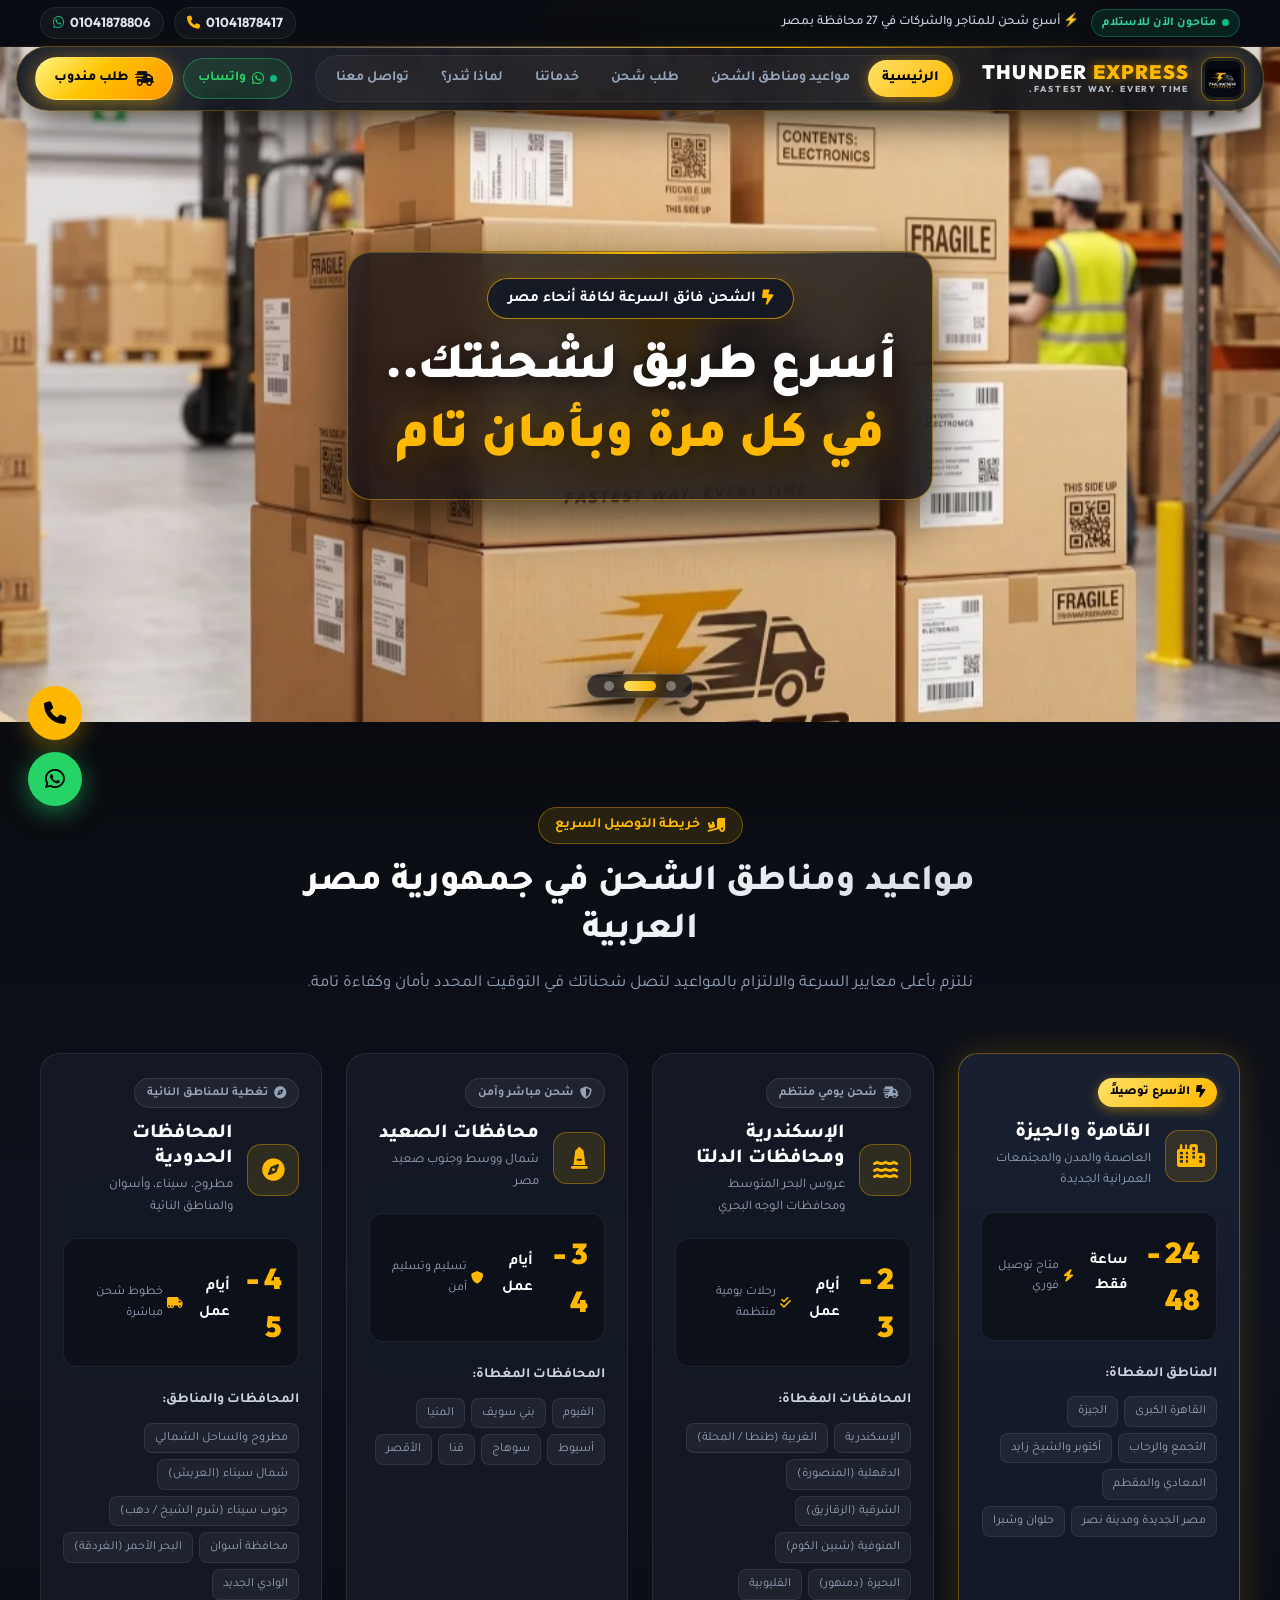
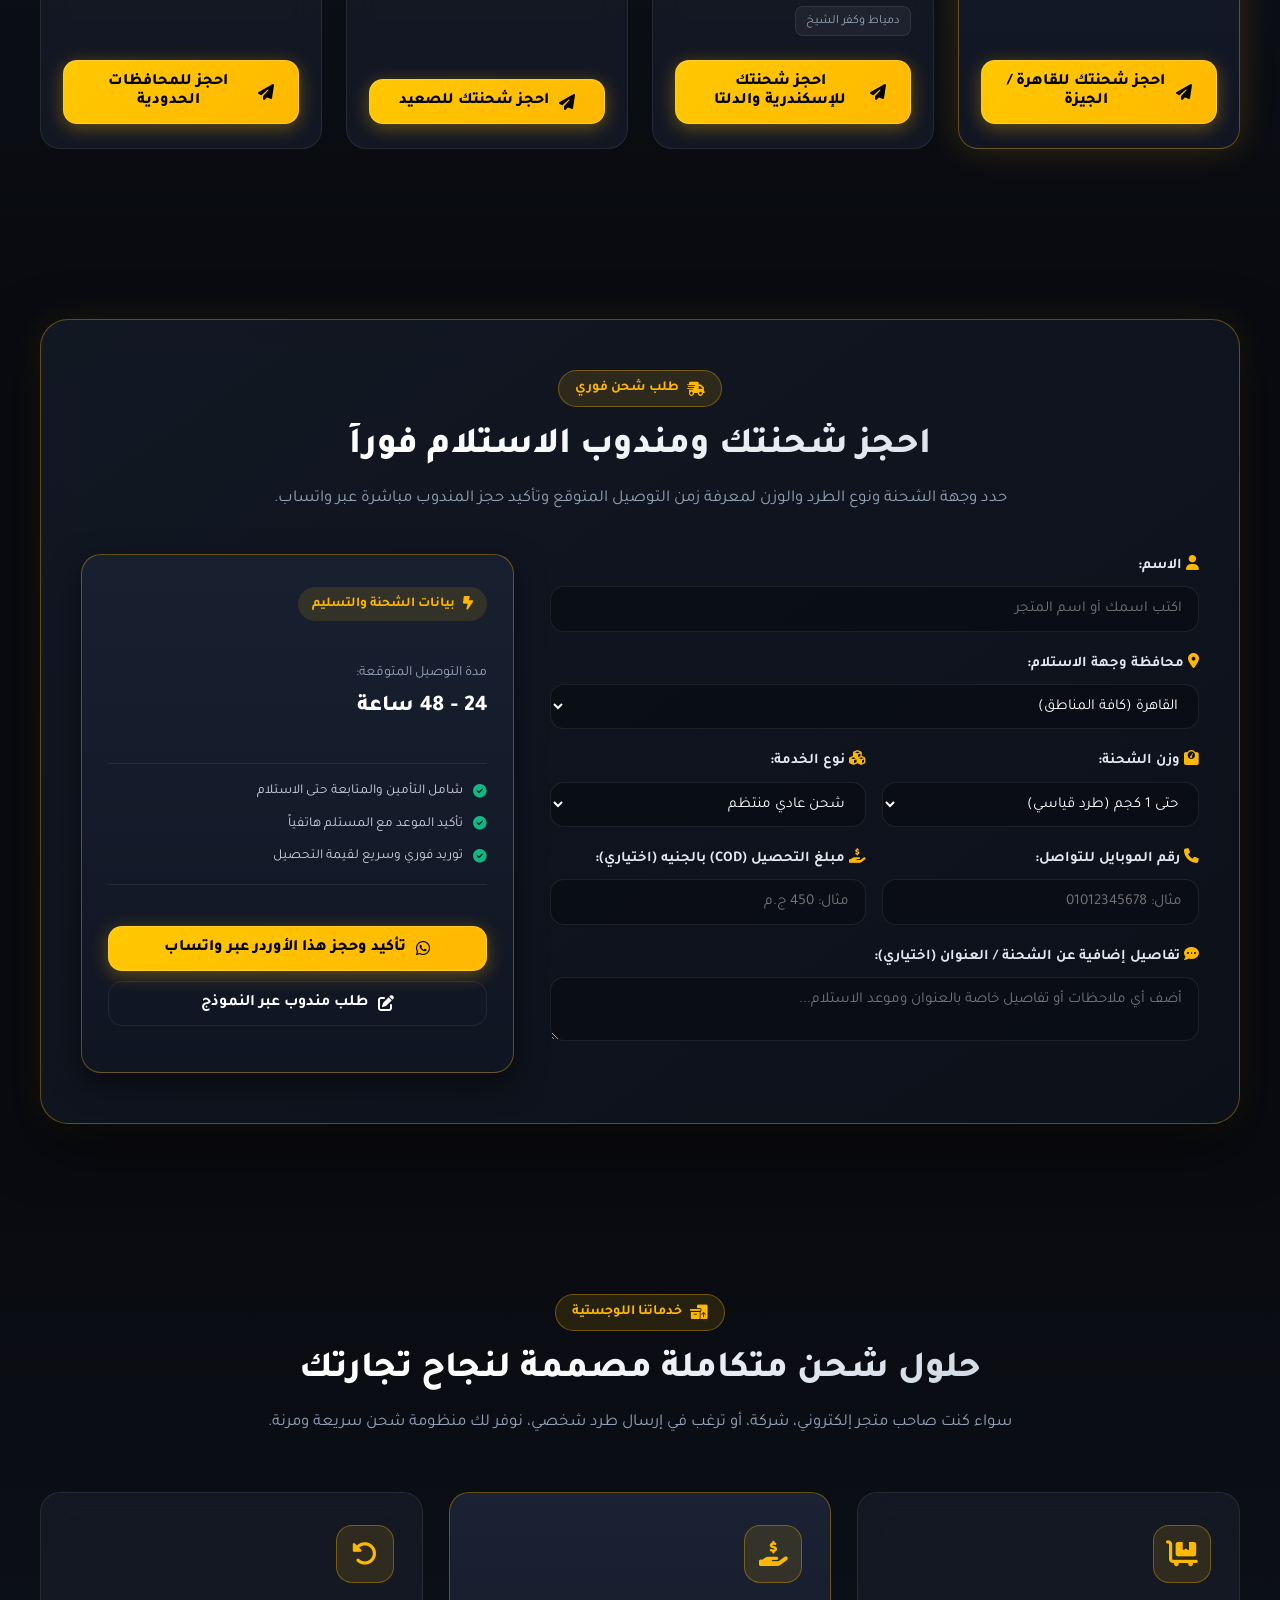
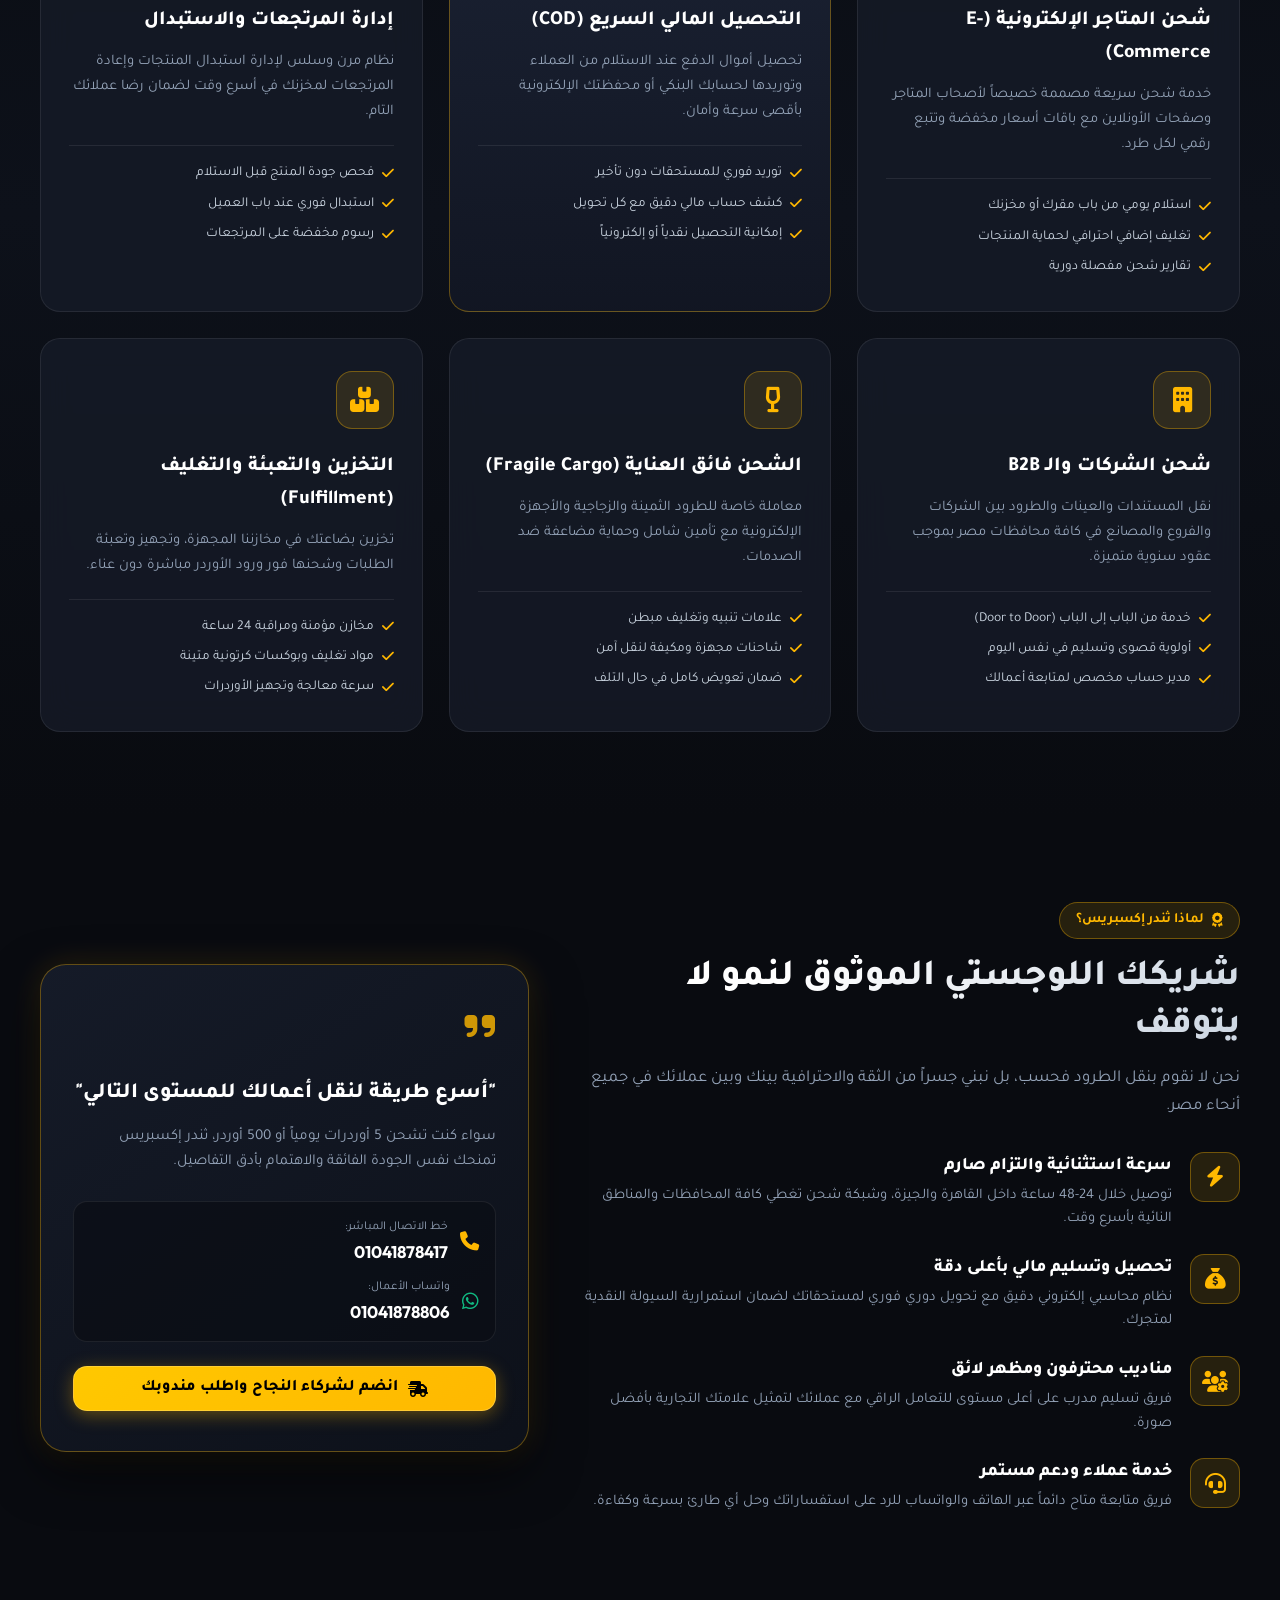
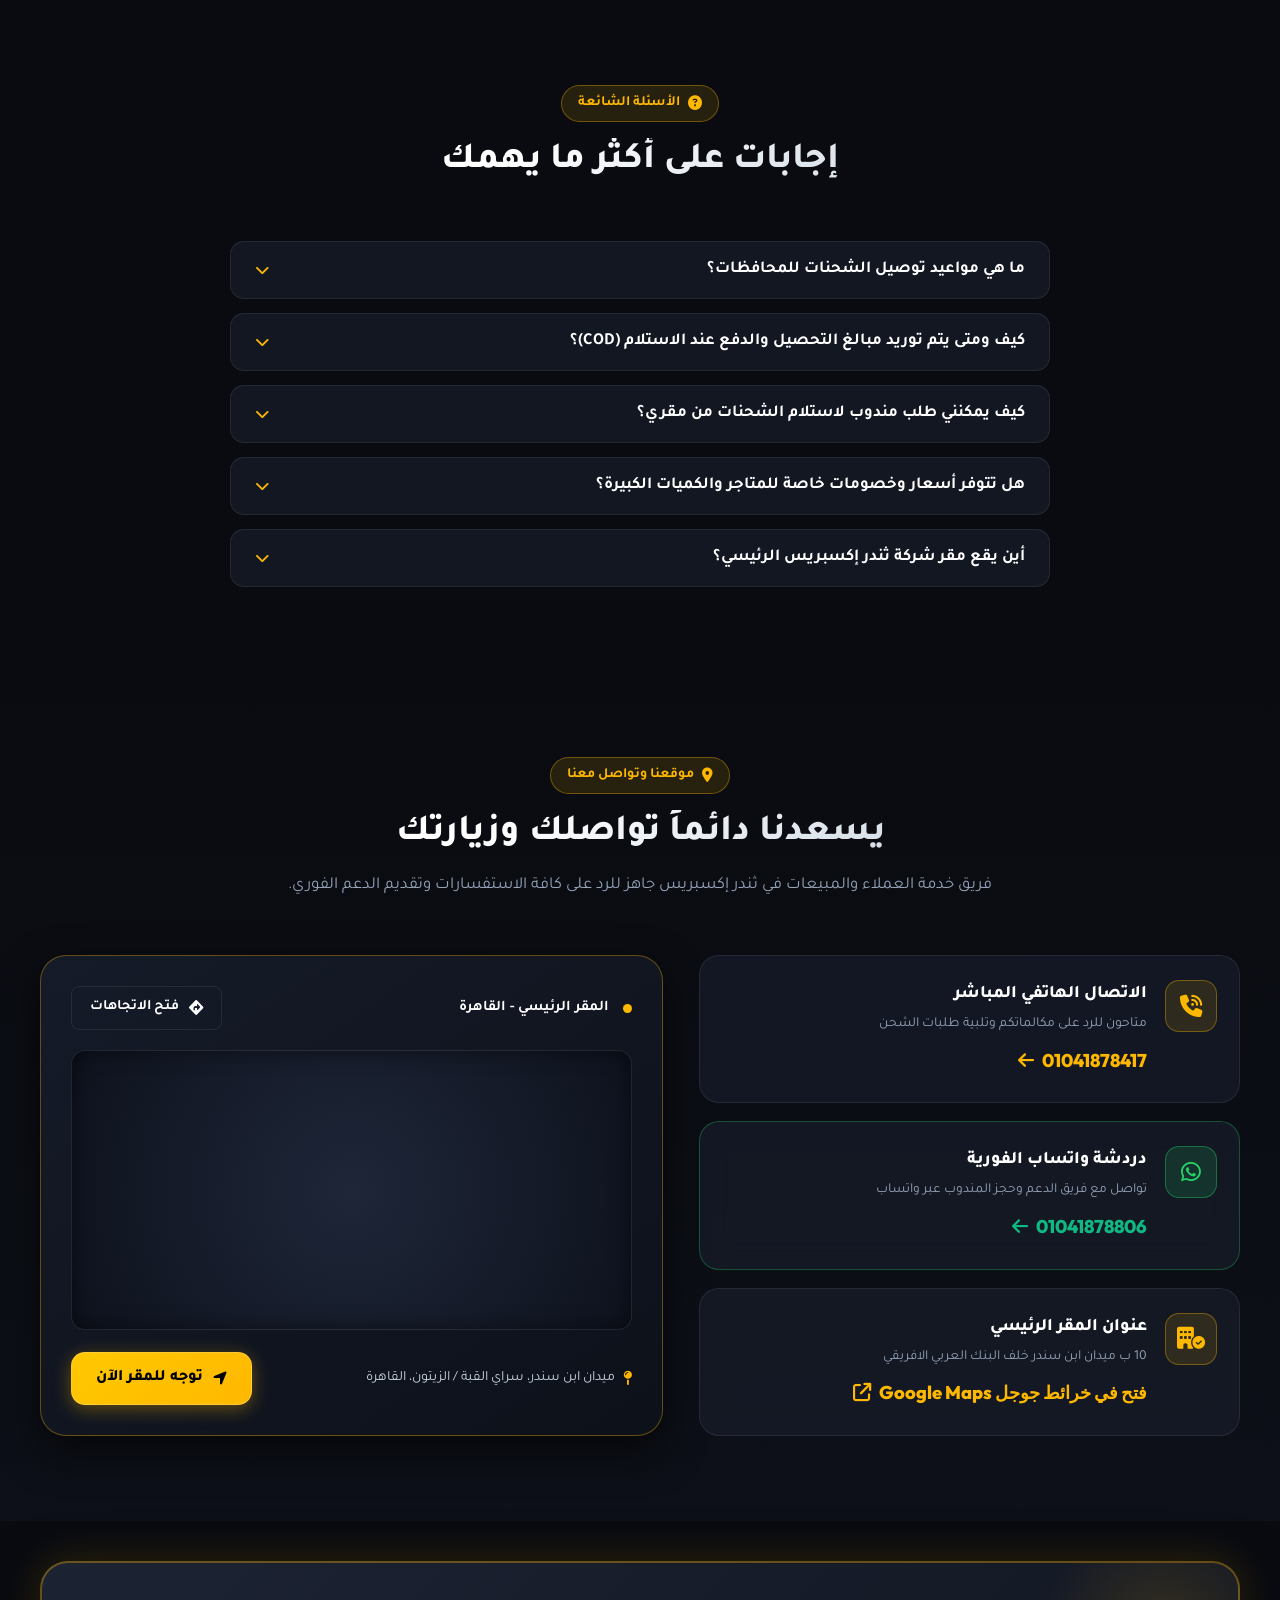
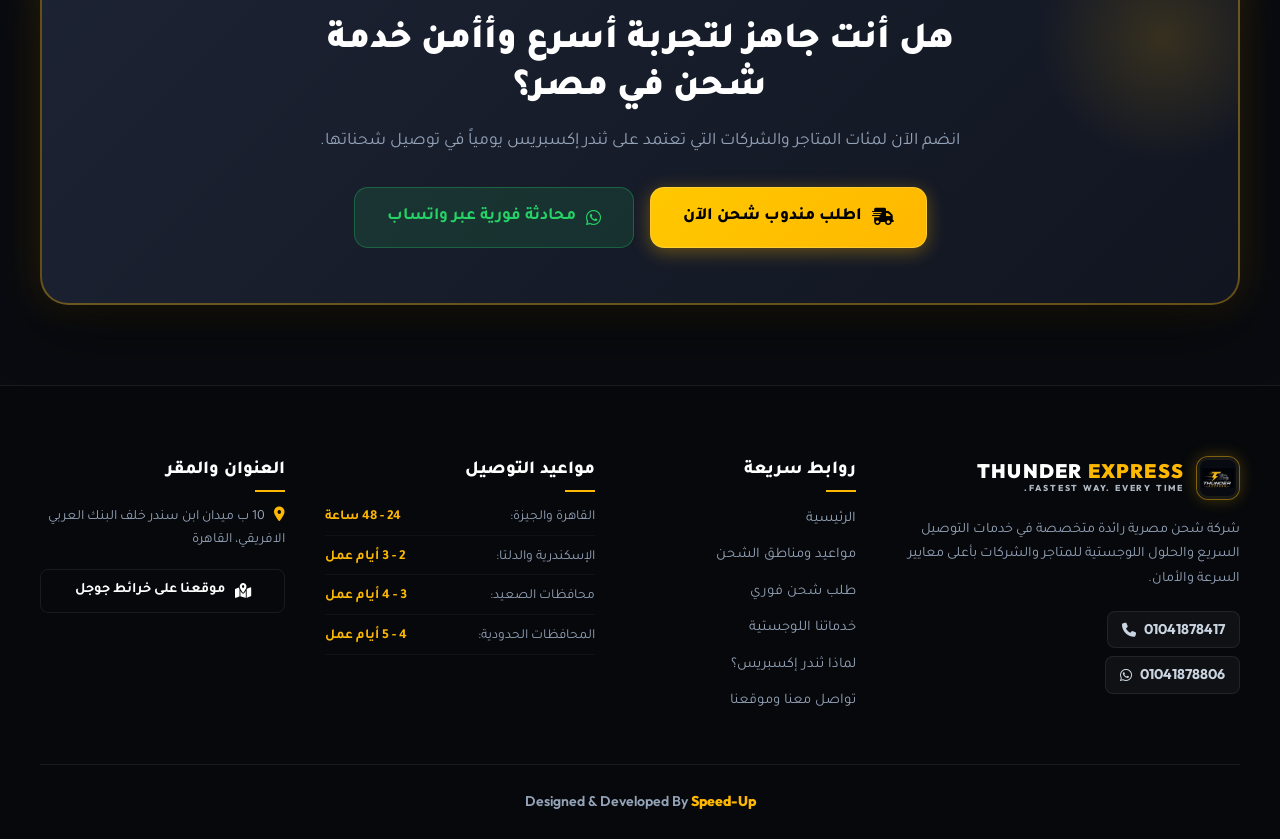
==== commit 5786faf7: "Update brand logo with new official WebP artwork" ====
--- a/index.html
+++ b/index.html
@@ -224,25 +224,7 @@
         <!-- Brand Logo -->
         <a href="#hero" class="brand-logo" aria-label="Thunder Express Home">
           <div class="logo-icon-wrap">
-            <svg class="brand-svg-logo" viewBox="0 0 100 70" fill="none" xmlns="http://www.w3.org/2000/svg">
-              <path
-                d="M45 22H72L84 38V54H77C77 50.7 74.3 48 71 48C67.7 48 65 50.7 65 54H48C48 50.7 45.3 48 42 48C38.7 48 36 50.7 36 54H25V36L45 22Z"
-                fill="#3A404E" opacity="0.9" />
-              <path d="M70 26L80 38H68V26H70Z" fill="#1E232F" />
-              <path d="M15 30H38L33 34H12L15 30Z" fill="#FFB800" opacity="0.6" />
-              <path d="M10 40H30L26 43H7L10 40Z" fill="#FFB800" opacity="0.4" />
-              <circle cx="42" cy="54" r="5" fill="#12151E" stroke="#FFB800" stroke-width="2" />
-              <circle cx="71" cy="54" r="5" fill="#12151E" stroke="#FFB800" stroke-width="2" />
-              <path d="M30 10L62 10L42 34L58 34L26 62L36 38L22 38L30 10Z" fill="url(#boltGradHeader)"
-                filter="drop-shadow(0 0 10px rgba(255, 184, 0, 0.9))" />
-              <defs>
-                <linearGradient id="boltGradHeader" x1="22" y1="10" x2="62" y2="62" gradientUnits="userSpaceOnUse">
-                  <stop stop-color="#FFF580" />
-                  <stop offset="0.5" stop-color="#FFB800" />
-                  <stop offset="1" stop-color="#FF8C00" />
-                </linearGradient>
-              </defs>
-            </svg>
+            <img src="assets/logo-icon.webp" alt="Thunder Express Logo" class="brand-img-icon" width="44" height="44">
           </div>
           <div class="logo-text-wrap">
             <span class="logo-title">THUNDER <span class="text-primary-glow">EXPRESS</span></span>
@@ -1129,20 +1111,7 @@
         <div class="footer-col footer-brand">
           <div class="brand-logo footer-logo">
             <div class="logo-icon-wrap">
-              <svg class="brand-svg-logo" viewBox="0 0 100 70" fill="none">
-                <path
-                  d="M45 22H72L84 38V54H77C77 50.7 74.3 48 71 48C67.7 48 65 50.7 65 54H48C48 50.7 45.3 48 42 48C38.7 48 36 50.7 36 54H25V36L45 22Z"
-                  fill="#3A404E" />
-                <circle cx="42" cy="54" r="5" fill="#12151E" stroke="#FFB800" stroke-width="2" />
-                <circle cx="71" cy="54" r="5" fill="#12151E" stroke="#FFB800" stroke-width="2" />
-                <path d="M30 10L62 10L42 34L58 34L26 62L36 38L22 38L30 10Z" fill="url(#boltGradFooter)" />
-                <defs>
-                  <linearGradient id="boltGradFooter" x1="22" y1="10" x2="62" y2="62" gradientUnits="userSpaceOnUse">
-                    <stop stop-color="#FFF385" />
-                    <stop offset="1" stop-color="#FF9100" />
-                  </linearGradient>
-                </defs>
-              </svg>
+              <img src="assets/logo-icon.webp" alt="Thunder Express Logo" class="brand-img-icon" width="44" height="44">
             </div>
             <div class="logo-text-wrap">
               <span class="logo-title">THUNDER <span class="text-primary">EXPRESS</span></span>
--- a/css/style.css
+++ b/css/style.css
@@ -572,23 +572,32 @@
 }
 
 .logo-icon-wrap {
-  width: 46px;
-  height: 38px;
+  width: 44px;
+  height: 44px;
   display: flex;
   align-items: center;
   justify-content: center;
-  background: radial-gradient(circle at center, rgba(255, 184, 0, 0.25) 0%, rgba(20, 26, 40, 0.9) 100%);
+  background: radial-gradient(circle at center, rgba(255, 184, 0, 0.2) 0%, rgba(15, 20, 30, 0.95) 100%);
   border: 1px solid rgba(255, 184, 0, 0.45);
-  border-radius: 10px;
-  padding: 3px 5px;
+  border-radius: 12px;
+  padding: 3px;
   box-shadow: 0 0 16px rgba(255, 184, 0, 0.25);
   transition: all var(--trans-fast);
   flex-shrink: 0;
+  overflow: hidden;
 }
 .brand-logo:hover .logo-icon-wrap {
   transform: scale(1.08) rotate(-2deg);
   border-color: var(--primary);
   box-shadow: 0 0 24px rgba(255, 184, 0, 0.55);
+}
+
+.brand-img-icon {
+  width: 100%;
+  height: 100%;
+  object-fit: contain;
+  border-radius: 8px;
+  display: block;
 }
 
 .brand-svg-logo {
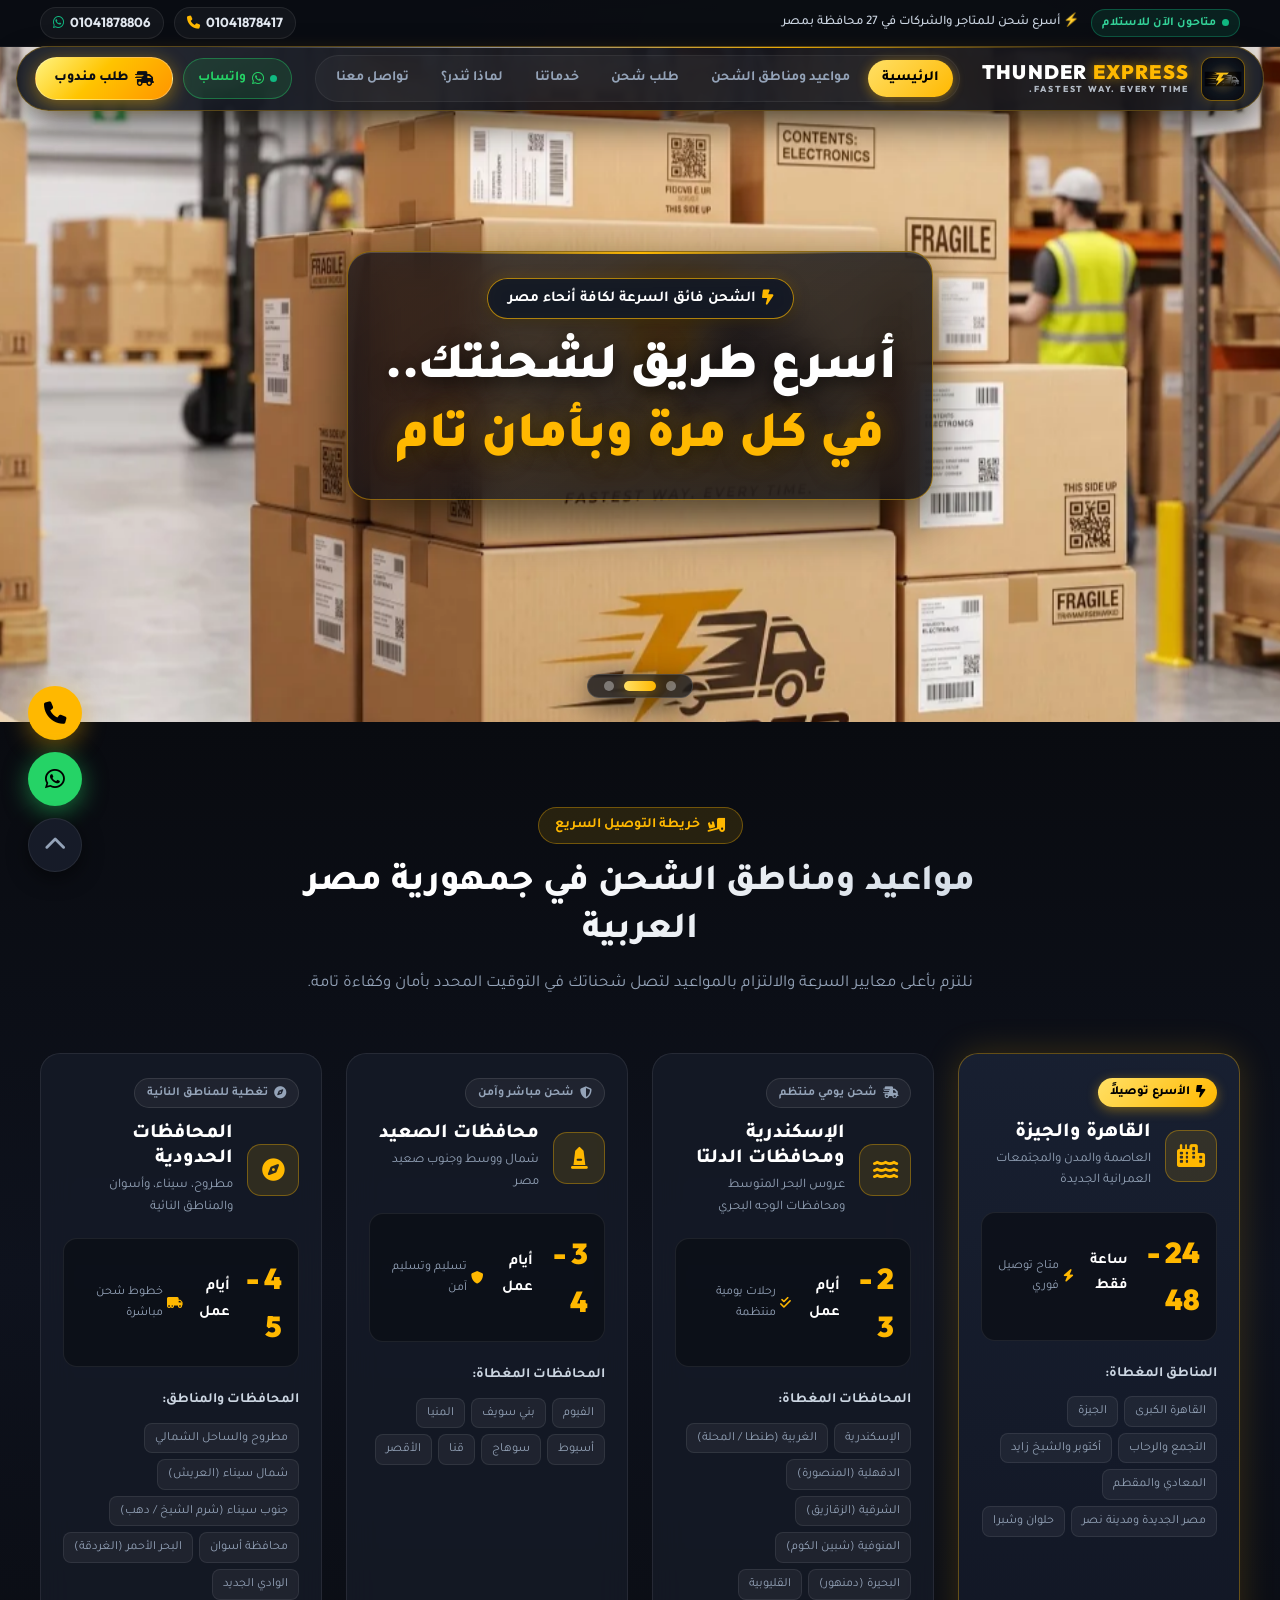
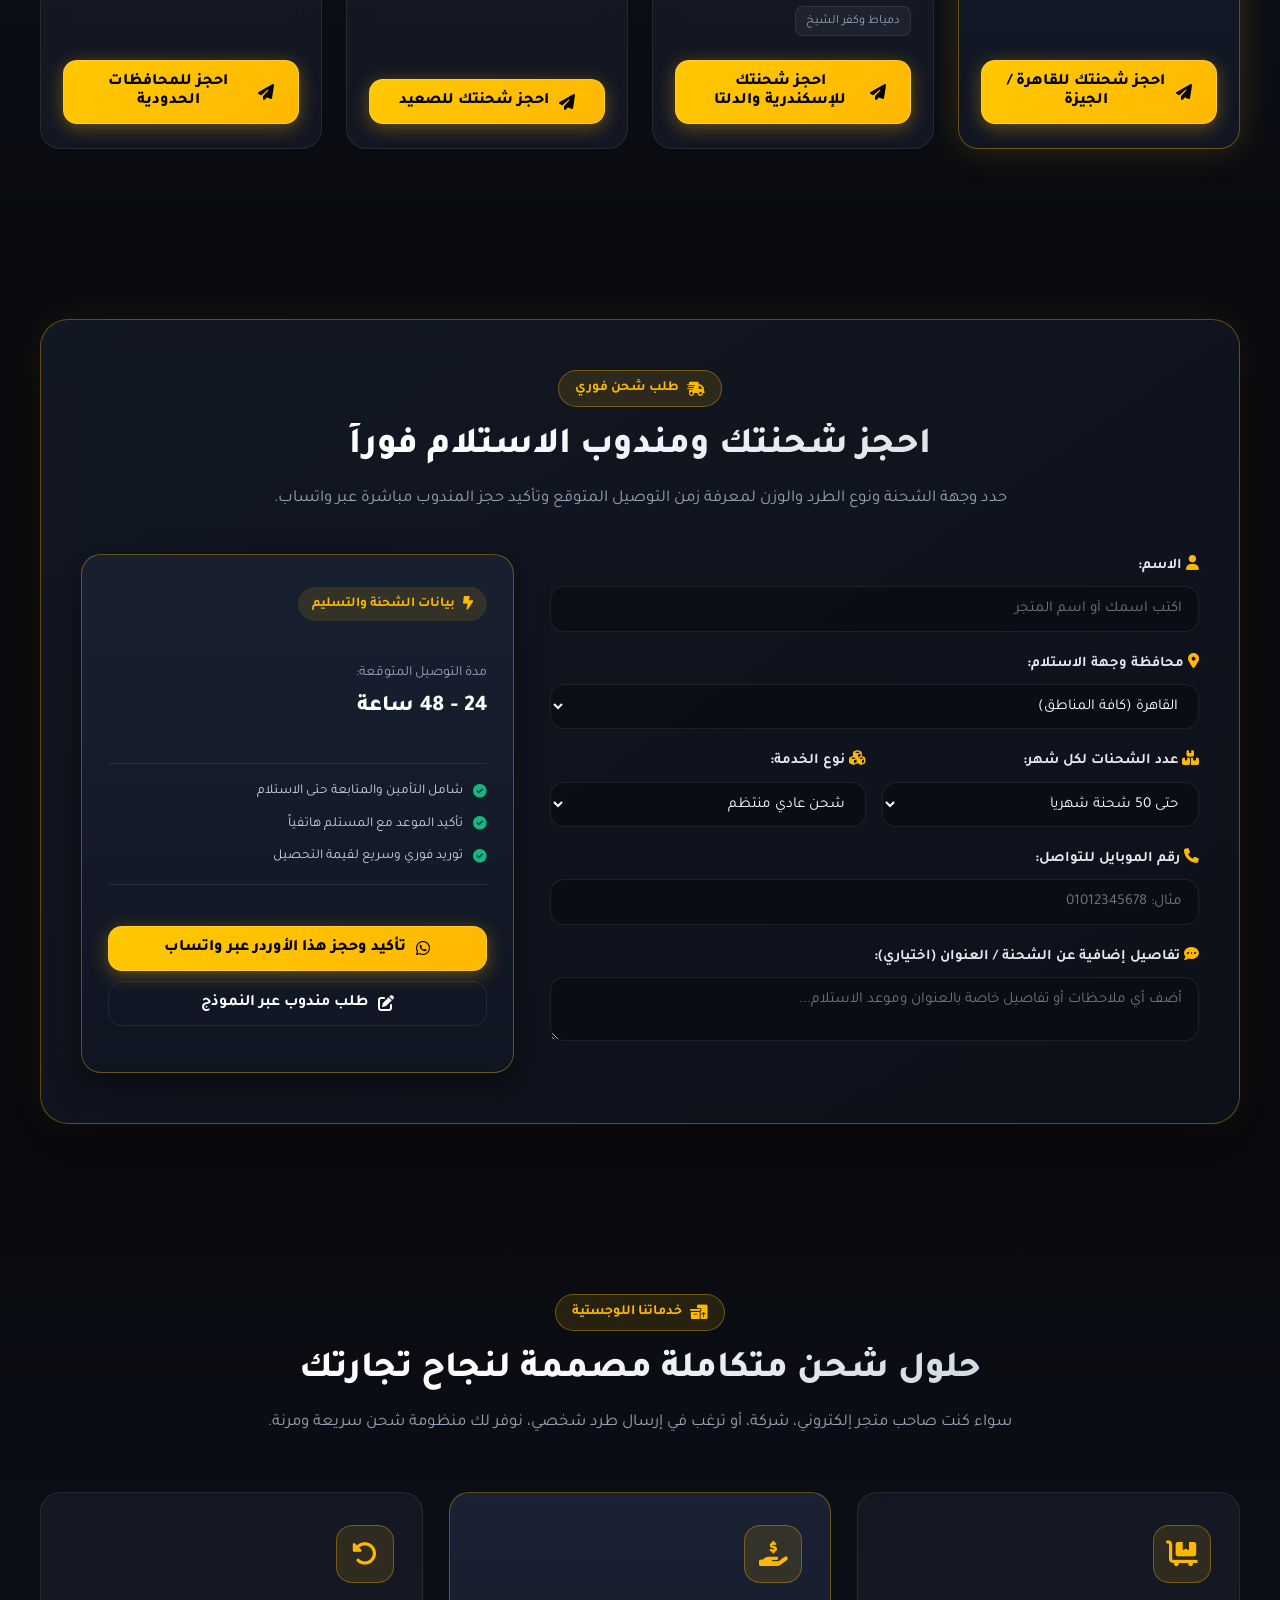
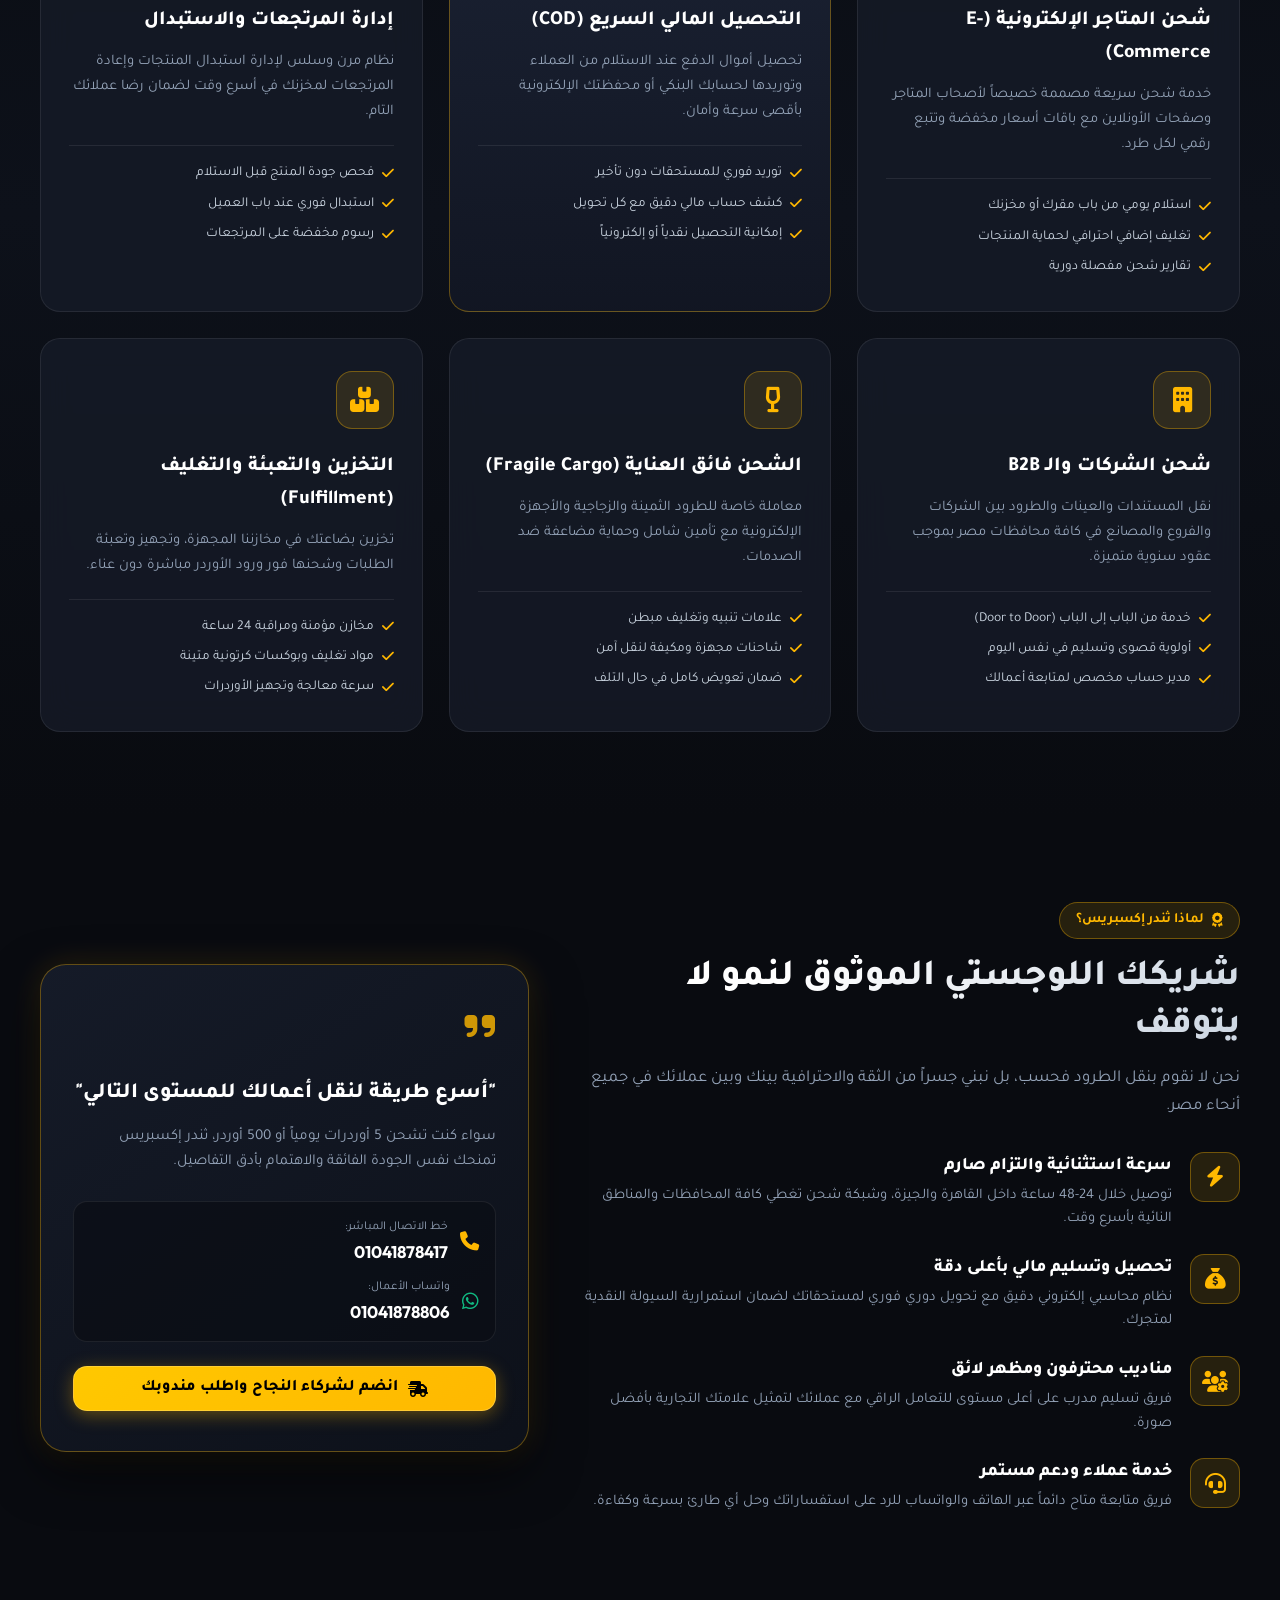
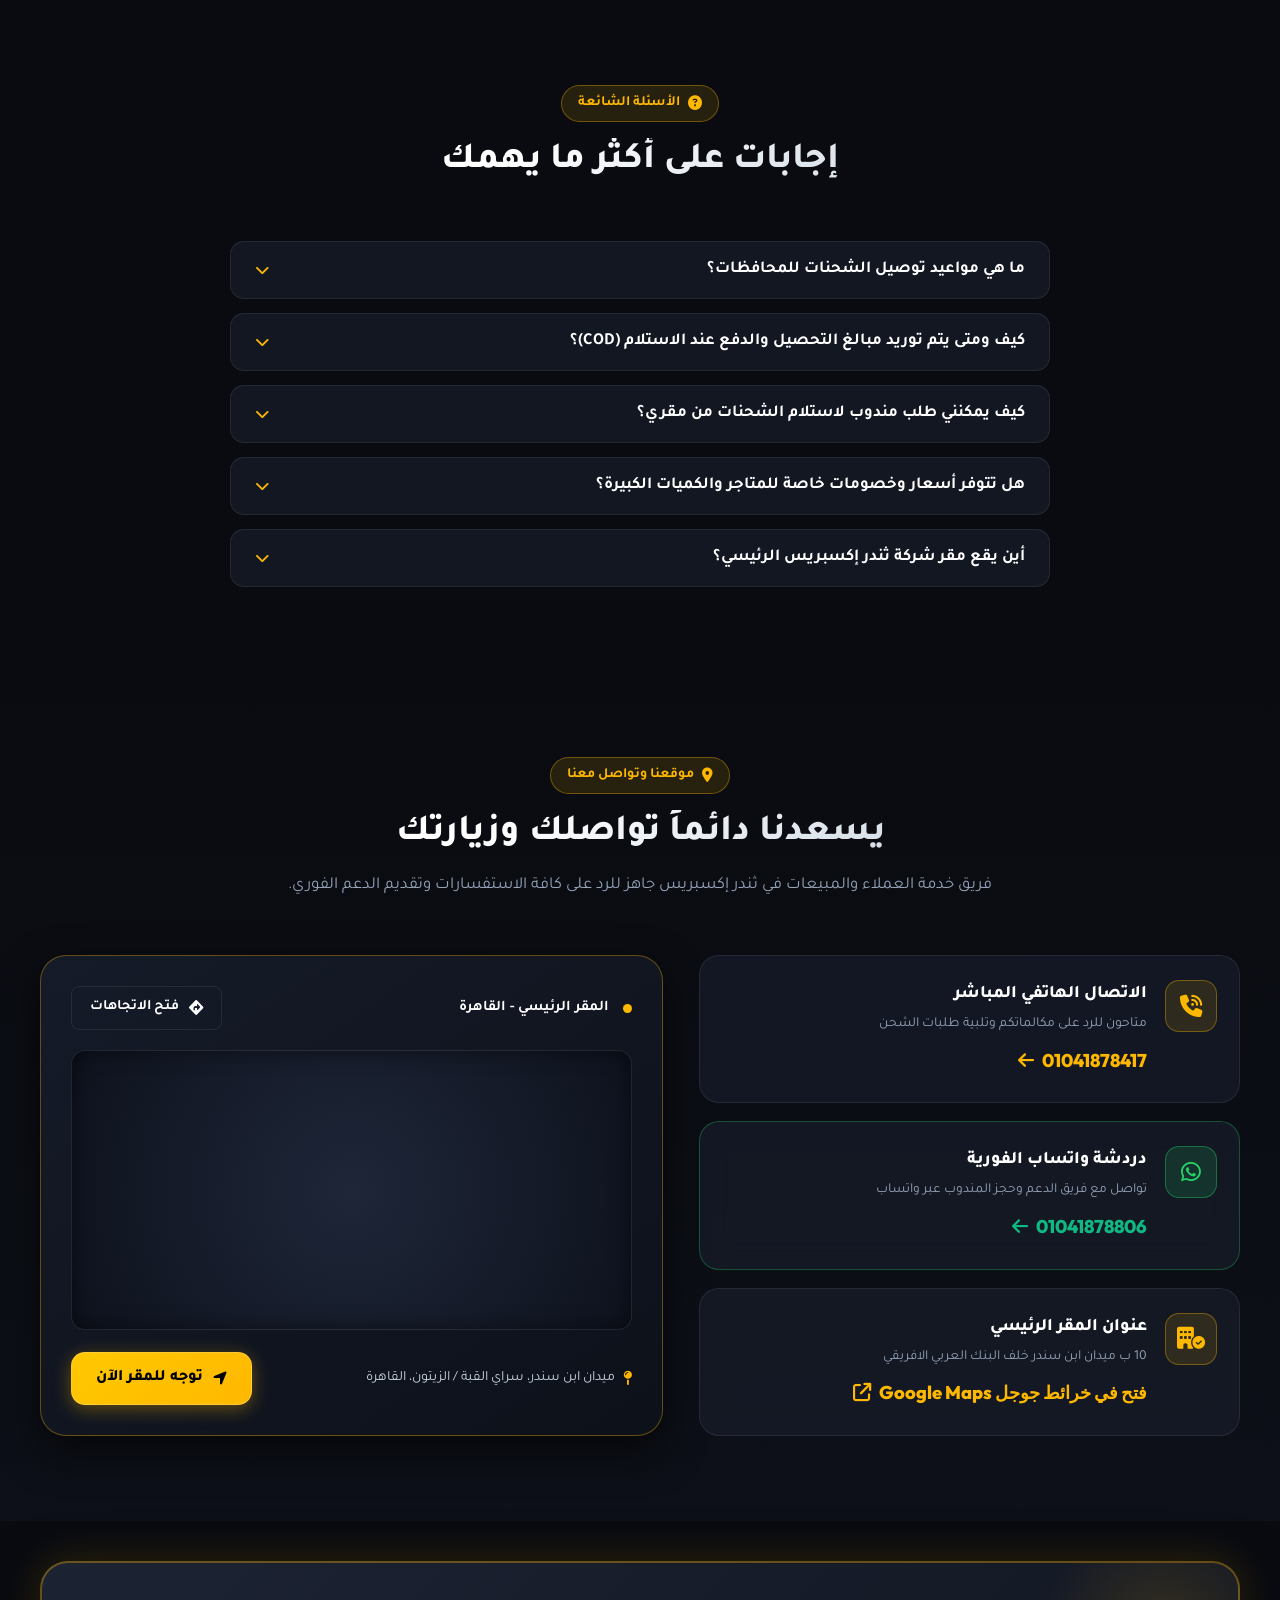
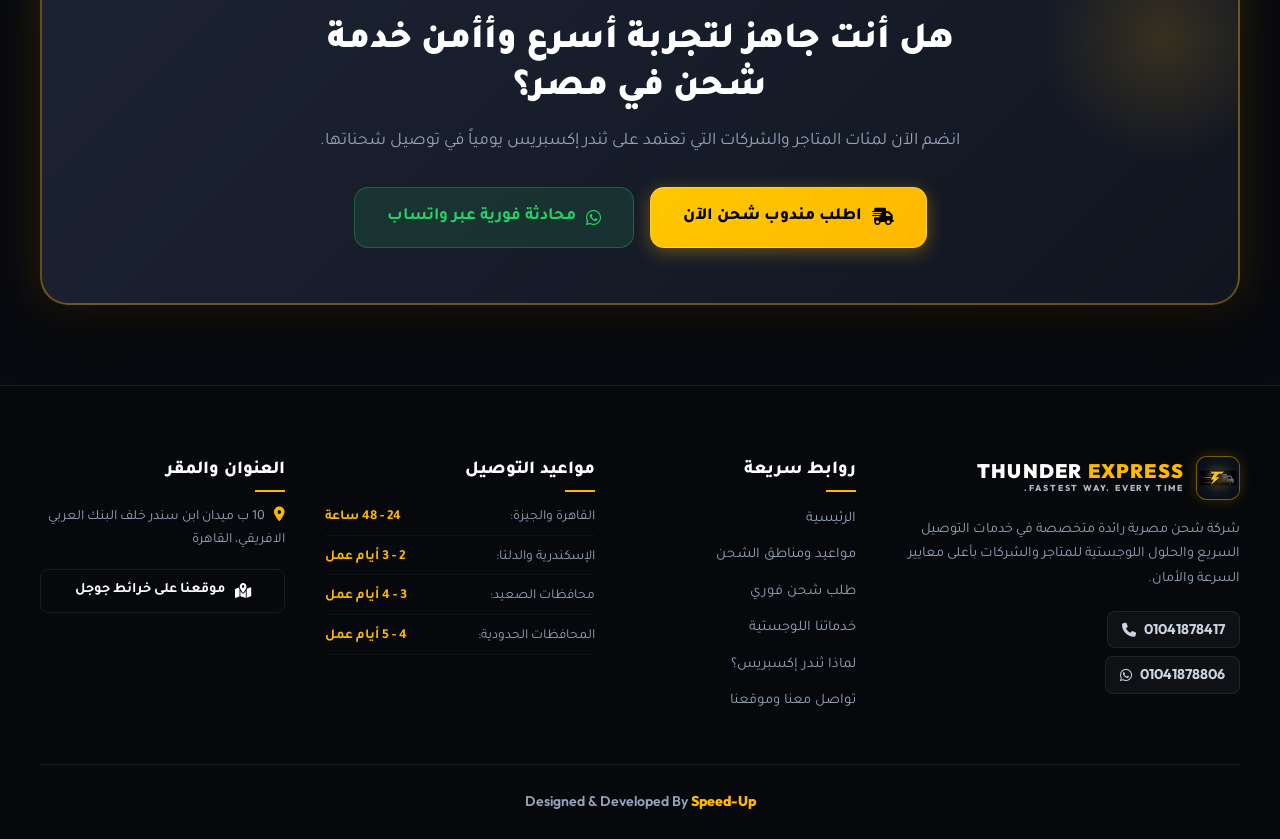
==== commit e471276e: "Update booking form: replace package weight with monthly shipment volume and remove COD amount field" ====
--- a/index.html
+++ b/index.html
@@ -588,15 +588,15 @@
 
             <div class="form-row">
               <div class="form-group flex-1">
-                <label for="calcWeight" class="form-label">
-                  <i class="fa-solid fa-weight-scale text-primary"></i> وزن الشحنة:
+                <label for="calcOrdersCount" class="form-label">
+                  <i class="fa-solid fa-boxes-stacked text-primary"></i> عدد الشحنات لكل شهر:
                 </label>
-                <select id="calcWeight" class="form-select">
-                  <option value="1" selected>حتى 1 كجم (طرد قياسي)</option>
-                  <option value="3">من 1 إلى 3 كجم</option>
-                  <option value="5">من 3 إلى 5 كجم</option>
-                  <option value="10">من 5 إلى 10 كجم</option>
-                  <option value="15">أكثر من 10 كجم (شحن ثقيل)</option>
+                <select id="calcOrdersCount" class="form-select">
+                  <option value="50" selected>حتى 50 شحنة شهرياً</option>
+                  <option value="150">من 50 إلى 150 شحنة شهرياً</option>
+                  <option value="300">من 150 إلى 300 شحنة شهرياً</option>
+                  <option value="500">من 300 إلى 500 شحنة شهرياً</option>
+                  <option value="1000">أكثر من 500 شحنة شهرياً (متاجر كبرى)</option>
                 </select>
               </div>
 
@@ -612,20 +612,11 @@
               </div>
             </div>
 
-            <div class="form-row">
-              <div class="form-group flex-1">
-                <label for="calcPhone" class="form-label">
-                  <i class="fa-solid fa-phone text-primary"></i> رقم الموبايل للتواصل:
-                </label>
-                <input type="tel" id="calcPhone" class="form-input" placeholder="مثال: 01012345678" dir="ltr" style="text-align: right;">
-              </div>
-
-              <div class="form-group flex-1">
-                <label for="calcCodAmount" class="form-label">
-                  <i class="fa-solid fa-hand-holding-dollar text-primary"></i> مبلغ التحصيل (COD) بالجنيه (اختياري):
-                </label>
-                <input type="number" id="calcCodAmount" class="form-input" placeholder="مثال: 450 ج.م" min="0">
-              </div>
+            <div class="form-group">
+              <label for="calcPhone" class="form-label">
+                <i class="fa-solid fa-phone text-primary"></i> رقم الموبايل للتواصل:
+              </label>
+              <input type="tel" id="calcPhone" class="form-input" placeholder="مثال: 01012345678" dir="ltr" style="text-align: right;">
             </div>
 
             <div class="form-group">
@@ -1216,22 +1207,15 @@
             placeholder="المنطقة، الشارع، رقم المبنى، علامة مميزة" required>
         </div>
 
-        <div class="form-row">
-          <div class="form-group flex-1">
-            <label class="form-label" for="modalDestGov">محافظة وجهة التسليم: *</label>
-            <select id="modalDestGov" class="form-select" required>
-              <option value="القاهرة والجيزة (24-48 ساعة)">القاهرة والجيزة (24-48 ساعة)</option>
-              <option value="الإسكندرية والدلتا (2-3 أيام عمل)">الإسكندرية والدلتا (2-3 أيام عمل)</option>
-              <option value="محافظات الصعيد (3-4 أيام عمل)">محافظات الصعيد (3-4 أيام عمل)</option>
-              <option value="المحافظات الحدودية - مطروح/سيناء/أسوان (4-5 أيام عمل)">المحافظات الحدودية (4-5 أيام عمل)
-              </option>
-            </select>
-          </div>
-
-          <div class="form-group flex-1">
-            <label class="form-label" for="modalCod">مبلغ التحصيل COD (إن وجد):</label>
-            <input type="number" id="modalCod" class="form-input" placeholder="المبلغ بالجنيه">
-          </div>
+        <div class="form-group">
+          <label class="form-label" for="modalDestGov">محافظة وجهة التسليم: *</label>
+          <select id="modalDestGov" class="form-select" required>
+            <option value="القاهرة والجيزة (24-48 ساعة)">القاهرة والجيزة (24-48 ساعة)</option>
+            <option value="الإسكندرية والدلتا (2-3 أيام عمل)">الإسكندرية والدلتا (2-3 أيام عمل)</option>
+            <option value="محافظات الصعيد (3-4 أيام عمل)">محافظات الصعيد (3-4 أيام عمل)</option>
+            <option value="المحافظات الحدودية - مطروح/سيناء/أسوان (4-5 أيام عمل)">المحافظات الحدودية (4-5 أيام عمل)
+            </option>
+          </select>
         </div>
 
         <div class="form-group">
--- a/css/style.css
+++ b/css/style.css
@@ -577,26 +577,25 @@
   display: flex;
   align-items: center;
   justify-content: center;
-  background: radial-gradient(circle at center, rgba(255, 184, 0, 0.2) 0%, rgba(15, 20, 30, 0.95) 100%);
-  border: 1px solid rgba(255, 184, 0, 0.45);
-  border-radius: 12px;
-  padding: 3px;
-  box-shadow: 0 0 16px rgba(255, 184, 0, 0.25);
+  background: #0b0f17;
+  border: 1.5px solid rgba(255, 184, 0, 0.45);
+  border-radius: 11px;
+  overflow: hidden;
+  box-shadow: 0 0 14px rgba(255, 184, 0, 0.2), inset 0 0 8px rgba(0, 0, 0, 0.6);
   transition: all var(--trans-fast);
   flex-shrink: 0;
-  overflow: hidden;
-}
+}
+
 .brand-logo:hover .logo-icon-wrap {
   transform: scale(1.08) rotate(-2deg);
   border-color: var(--primary);
-  box-shadow: 0 0 24px rgba(255, 184, 0, 0.55);
+  box-shadow: 0 0 22px rgba(255, 184, 0, 0.55), inset 0 0 10px rgba(255, 184, 0, 0.2);
 }
 
 .brand-img-icon {
   width: 100%;
   height: 100%;
-  object-fit: contain;
-  border-radius: 8px;
+  object-fit: cover;
   display: block;
 }
 
@@ -2529,22 +2528,24 @@
     padding: 7px 14px 7px 18px;
     border-radius: 9999px;
     gap: 10px;
+    justify-content: space-between;
   }
 
   .logo-icon-wrap {
-    width: 38px;
-    height: 32px;
+    width: 36px;
+    height: 36px;
   }
   .logo-title {
-    font-size: 1.05rem;
+    font-size: 1.02rem;
   }
   .logo-slogan {
-    font-size: 0.48rem;
+    font-size: 0.46rem;
   }
 
   .nav-actions {
     gap: 8px;
-    padding-left: 4px;
+    padding-left: 6px;
+    align-items: center;
   }
 
   .btn-nav-order {
@@ -2784,20 +2785,41 @@
     padding: 0;
   }
   .glass-island {
-    padding: 6px 10px 6px 14px;
+    padding: 6px 12px 6px 16px;
     border-radius: 9999px;
     gap: 6px;
+    justify-content: space-between;
+  }
+
+  .brand-logo {
+    gap: 8px;
+    min-width: 0;
+  }
+
+  .logo-icon-wrap {
+    width: 34px;
+    height: 34px;
+    border-radius: 9px;
+  }
+  .logo-title {
+    font-size: 0.92rem;
+    letter-spacing: 0.8px;
+  }
+  .logo-slogan {
+    font-size: 0.42rem;
+    letter-spacing: 1.2px;
   }
 
   .nav-actions {
-    gap: 5px;
-    padding-left: 2px;
+    gap: 6px;
+    padding-left: 4px;
     align-items: center;
+    flex-shrink: 0;
   }
 
   .btn-nav-wa {
-    padding: 6px 8px;
-    font-size: 0.8rem;
+    padding: 5px 8px;
+    font-size: 0.78rem;
     gap: 4px;
   }
 
@@ -2820,7 +2842,8 @@
     height: 30px;
     min-width: 30px;
     padding: 7px 6px;
-    margin-left: 6px;
+    margin-left: 2px;
+    margin-right: 0;
     border-radius: 8px;
   }
 
@@ -2833,6 +2856,56 @@
 
   .section-title {
     font-size: 1.5rem;
+  }
+}
+
+@media (max-width: 380px) {
+  .glass-island {
+    padding: 5px 10px 5px 14px;
+    gap: 4px;
+  }
+  .brand-logo {
+    gap: 6px;
+  }
+  .logo-icon-wrap {
+    width: 30px;
+    height: 30px;
+  }
+  .logo-title {
+    font-size: 0.84rem;
+    letter-spacing: 0.5px;
+  }
+  .logo-slogan {
+    font-size: 0.38rem;
+    letter-spacing: 0.8px;
+  }
+  .nav-actions {
+    gap: 4px;
+    padding-left: 2px;
+  }
+  .btn-nav-wa span {
+    display: none;
+  }
+  .btn-nav-wa {
+    padding: 0;
+    width: 28px;
+    height: 28px;
+    min-width: 28px;
+    border-radius: 50%;
+    justify-content: center;
+  }
+  .btn-nav-wa i {
+    font-size: 0.95rem;
+  }
+  .btn-nav-wa .pulse-dot-green {
+    display: none;
+  }
+  .mobile-toggle {
+    width: 28px;
+    height: 28px;
+    min-width: 28px;
+    padding: 6px 5px;
+    margin-left: 0;
   }
 
   .time-main {
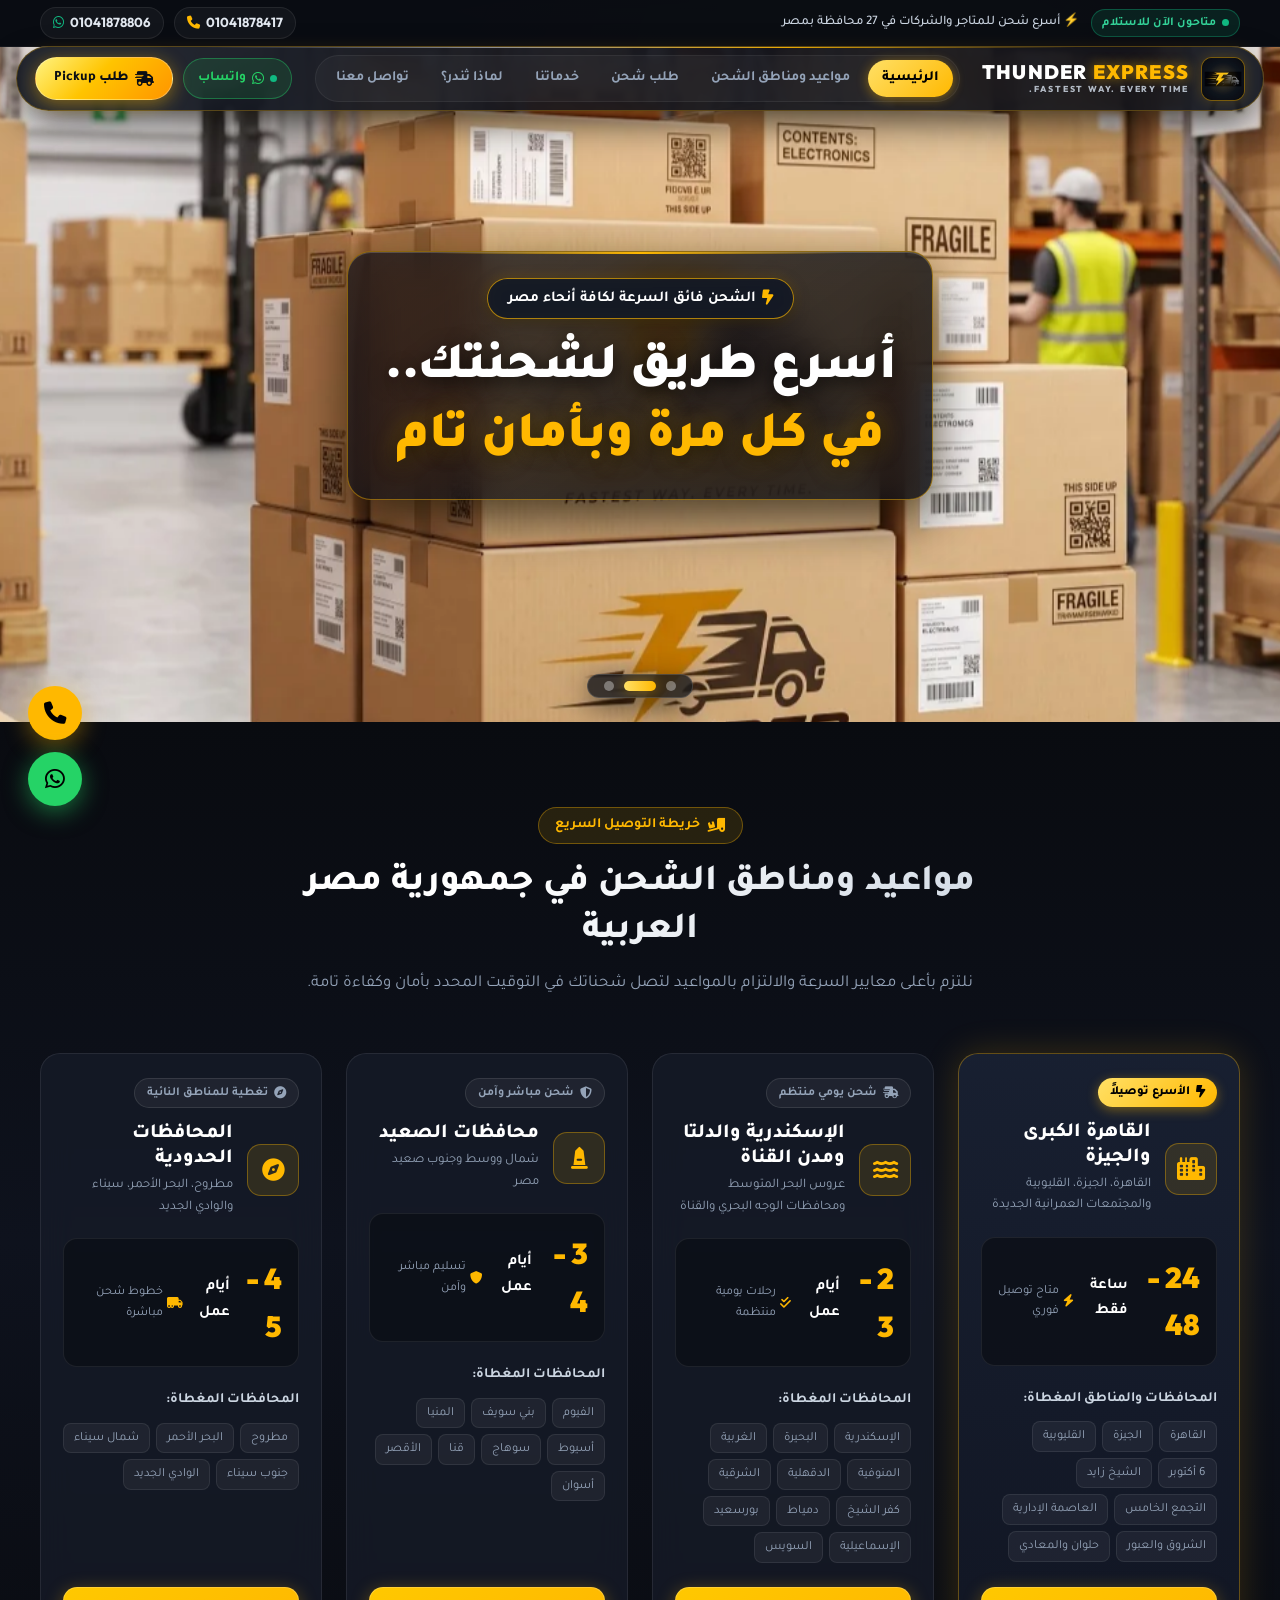
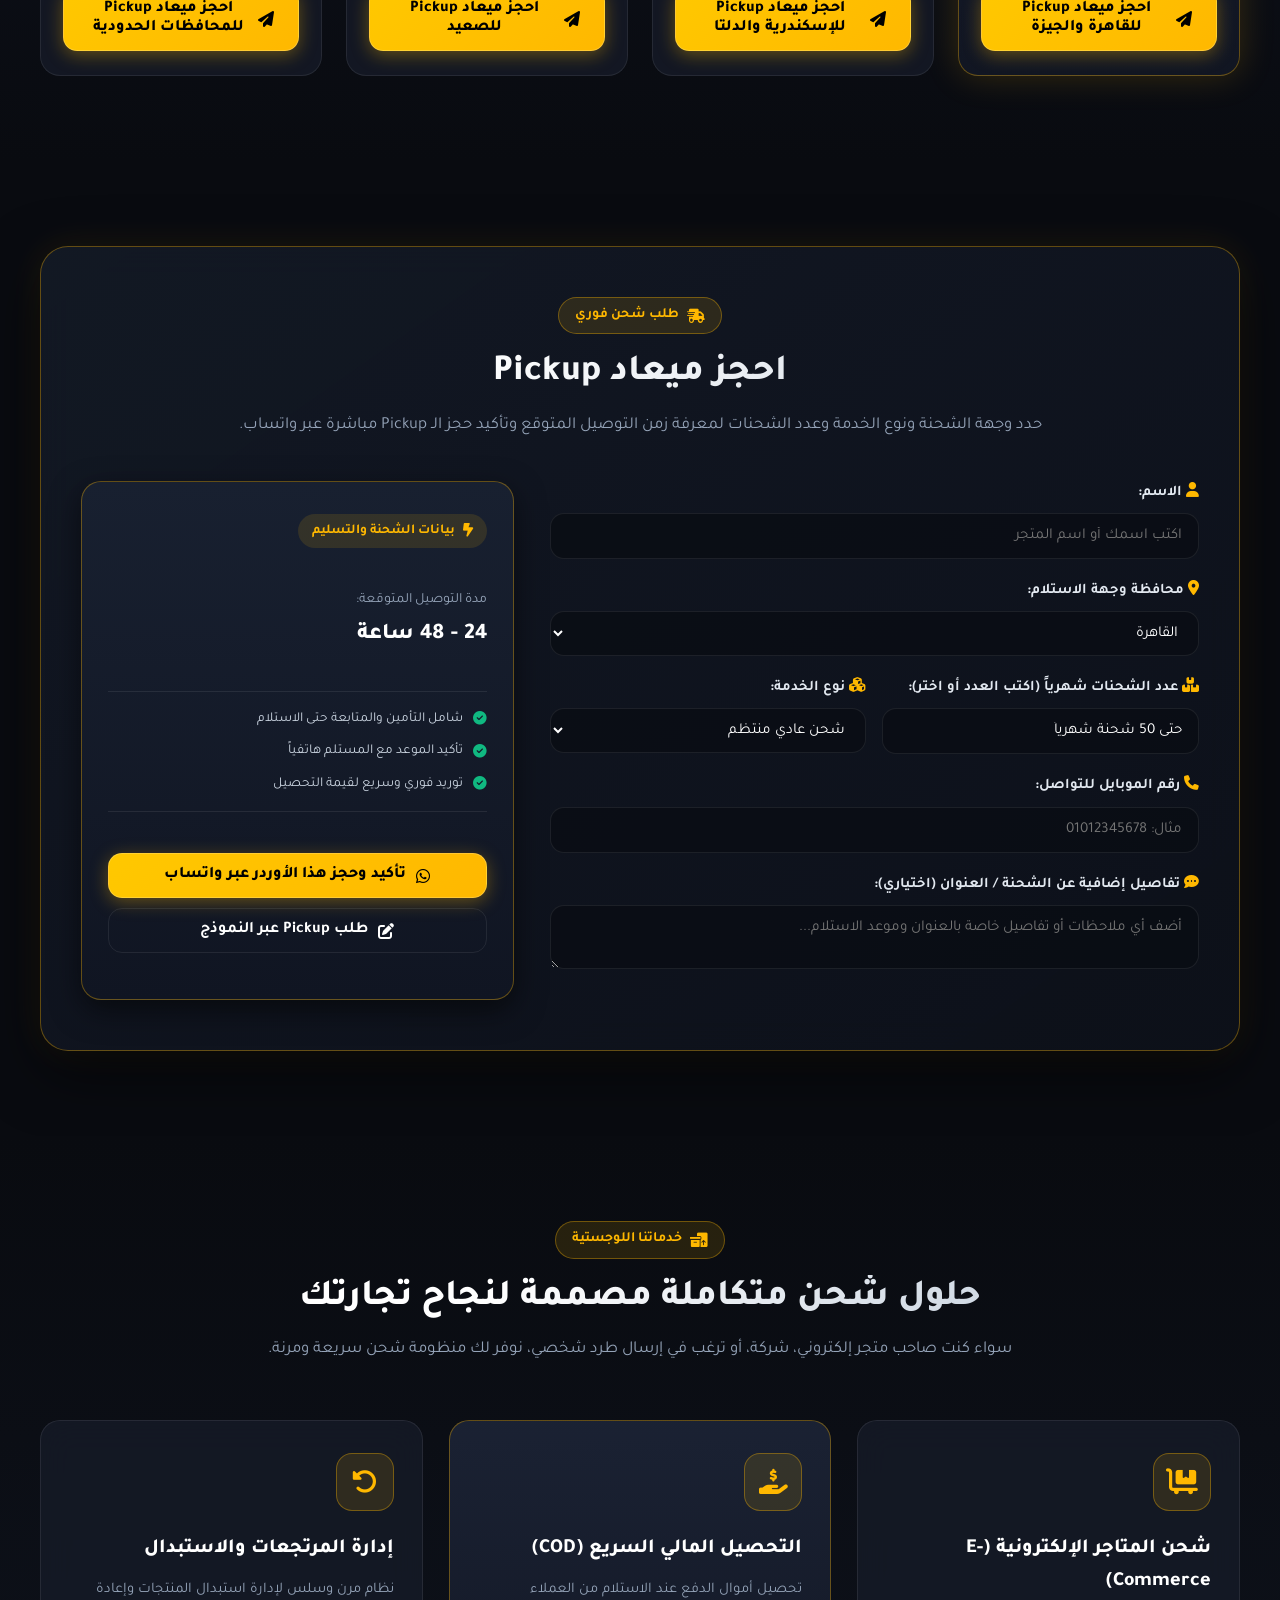
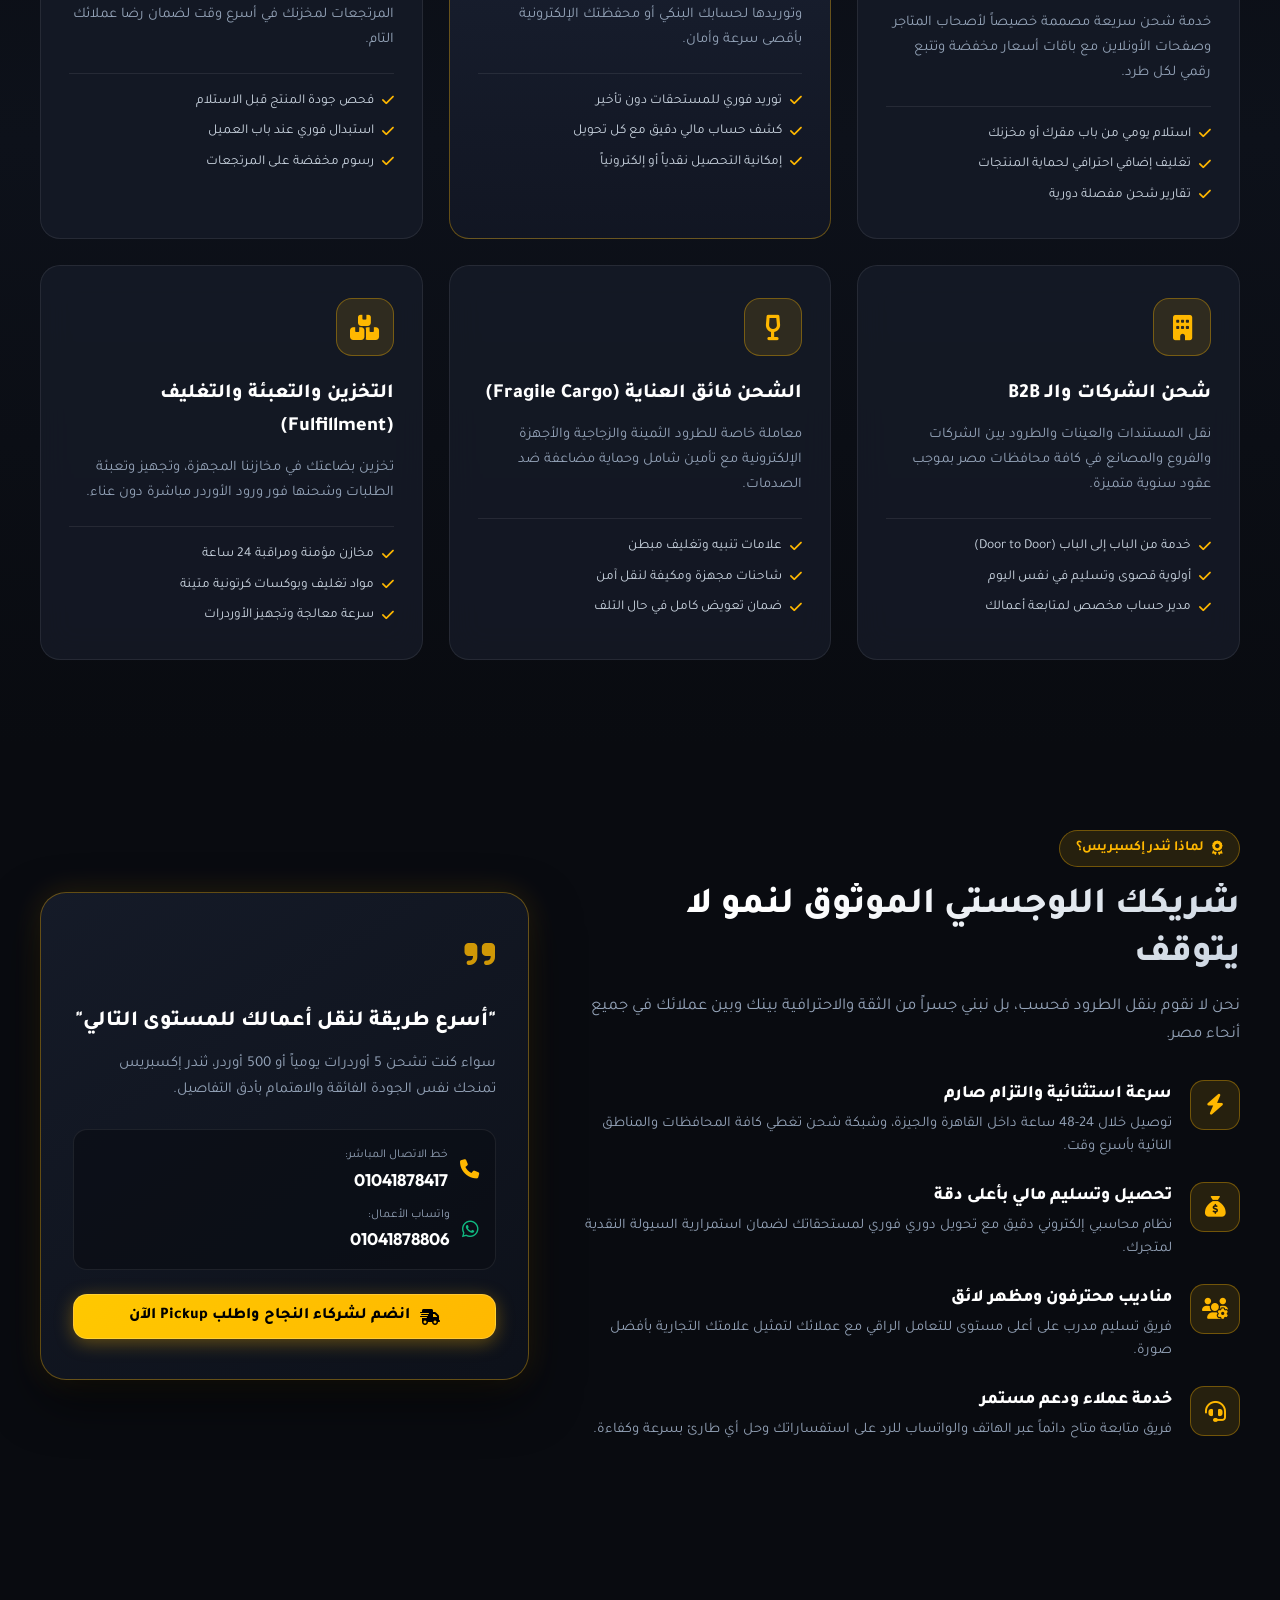
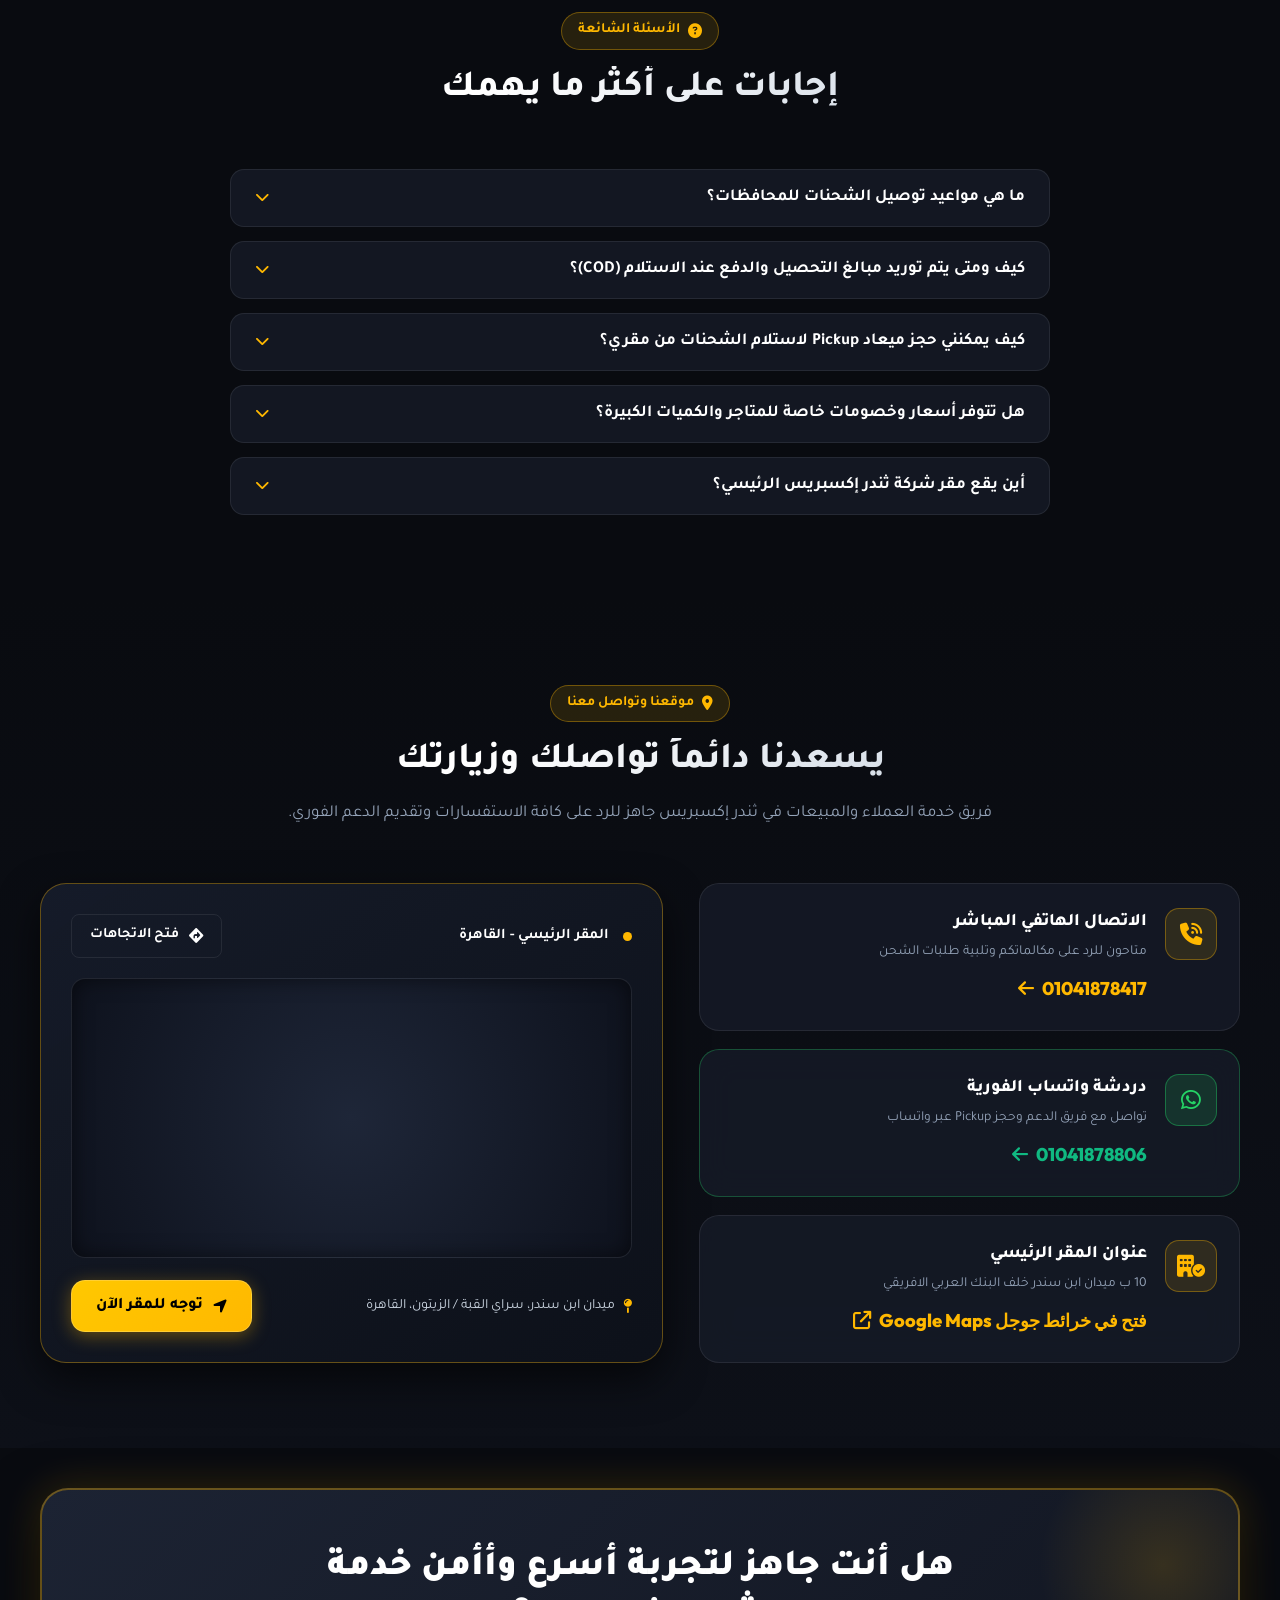
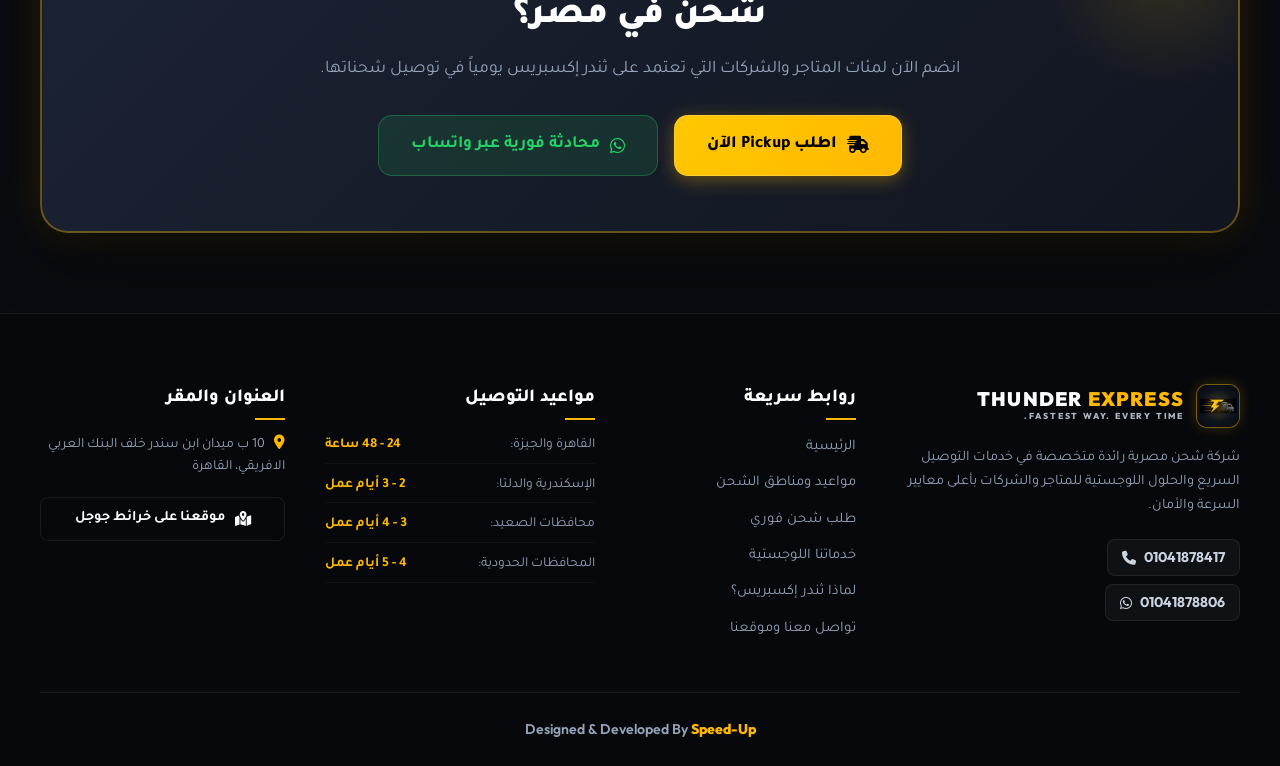
==== commit 558a64ba: "Update shipments count input, pickup wording, and clean governorates distribution" ====
--- a/index.html
+++ b/index.html
@@ -11,7 +11,7 @@
   <meta name="description"
     content="ثندر إكسبريس (Thunder Express) - شركة الشحن الرائدة في مصر لشحن طرود ومبيعات المتاجر الإلكترونية والشركات. توصيل خلال 24 - 48 ساعة لكافة محافظات مصر، تحصيل أموال COD فوري، وخدمة عملاء ومتابعة ممتازة.">
   <meta name="keywords"
-    content="ثندر إكسبريس, ثاندر اكسبريس, ثندر للشحن, شركة ثندر, Thunder Express, Thunder Express Egypt, شركات شحن, شركة شحن في مصر, شحن سريع, شحن متاجر الكترونية, شحن اوردرات, شحن القاهرة والجيزة, شحن الاسكندرية, شحن الدلتا, شحن الصعيد, شحن محافظات مصر, توصيل طرود, مندوب شحن فوري, تحصيل فوري COD, شحن باب لباب, شحن تجارة الكترونية">
+    content="ثندر إكسبريس, ثاندر اكسبريس, ثندر للشحن, شركة ثندر, Thunder Express, Thunder Express Egypt, شركات شحن, شركة شحن في مصر, شحن سريع, شحن متاجر الكترونية, شحن اوردرات, شحن القاهرة والجيزة, شحن الاسكندرية, شحن الدلتا, شحن الصعيد, شحن محافظات مصر, توصيل طرود, طلب شحن فوري, حجز ميعاد Pickup, تحصيل فوري COD, شحن باب لباب, شحن تجارة الكترونية">
   <meta name="robots" content="index, follow, max-snippet:-1, max-image-preview:large, max-video-preview:-1">
   <meta name="author" content="Thunder Express">
   <meta name="publisher" content="Thunder Express">
@@ -163,10 +163,10 @@
           },
           {
             "@type": "Question",
-            "name": "كيف يمكنني طلب مندوب لاستلام الشحنات من مقري؟",
+            "name": "كيف يمكنني حجز ميعاد Pickup لاستلام الشحنات من مقري؟",
             "acceptedAnswer": {
               "@type": "Answer",
-              "text": "يمكنك طلب مندوب الاستلام بسهولة تامة عبر زر طلب مندوب في الموقع، أو التواصل المباشر عبر واتساب على الرقم 01041878806 أو الاتصال على 01041878417."
+              "text": "يمكنك حجز ميعاد Pickup بسهولة تامة عبر زر طلب Pickup في الموقع، أو التواصل المباشر عبر واتساب على الرقم 01041878806 أو الاتصال على 01041878417."
             }
           },
           {
@@ -253,7 +253,7 @@
           </a>
           <a href="order.html" class="btn-nav-order" id="openOrderModalBtn">
             <i class="fa-solid fa-truck-fast"></i>
-            <span>طلب مندوب</span>
+            <span>طلب Pickup</span>
           </a>
           <button class="mobile-toggle" id="mobileMenuToggle" aria-label="فتح القائمة">
             <span></span>
@@ -323,8 +323,8 @@
               <i class="fa-solid fa-city"></i>
             </div>
             <div class="zone-meta">
-              <h3 class="zone-name">القاهرة والجيزة</h3>
-              <span class="zone-subtitle">العاصمة والمدن والمجتمعات العمرانية الجديدة</span>
+              <h3 class="zone-name">القاهرة الكبرى والجيزة</h3>
+              <span class="zone-subtitle">القاهرة، الجيزة، القليوبية والمجتمعات العمرانية الجديدة</span>
             </div>
           </div>
 
@@ -339,26 +339,28 @@
           </div>
 
           <div class="zone-details">
-            <div class="zone-cities-title">المناطق المغطاة:</div>
+            <div class="zone-cities-title">المحافظات والمناطق المغطاة:</div>
             <div class="city-tags">
-              <span class="city-tag">القاهرة الكبرى</span>
+              <span class="city-tag">القاهرة</span>
               <span class="city-tag">الجيزة</span>
-              <span class="city-tag">التجمع والرحاب</span>
-              <span class="city-tag">أكتوبر والشيخ زايد</span>
-              <span class="city-tag">المعادي والمقطم</span>
-              <span class="city-tag">مصر الجديدة ومدينة نصر</span>
-              <span class="city-tag">حلوان وشبرا</span>
+              <span class="city-tag">القليوبية</span>
+              <span class="city-tag">6 أكتوبر</span>
+              <span class="city-tag">الشيخ زايد</span>
+              <span class="city-tag">التجمع الخامس</span>
+              <span class="city-tag">العاصمة الإدارية</span>
+              <span class="city-tag">الشروق والعبور</span>
+              <span class="city-tag">حلوان والمعادي</span>
             </div>
           </div>
 
           <div class="zone-footer">
             <button class="btn btn-primary btn-block select-zone-btn" data-zone="cairo">
-              <i class="fa-solid fa-paper-plane"></i> احجز شحنتك للقاهرة / الجيزة
+              <i class="fa-solid fa-paper-plane"></i> احجز ميعاد Pickup للقاهرة والجيزة
             </button>
           </div>
         </div>
 
-        <!-- Zone 2: Alexandria & Delta -->
+        <!-- Zone 2: Alexandria & Delta & Canal Cities -->
         <div class="zone-card">
           <div class="zone-top-badge">
             <span class="zone-badge-regular">
@@ -370,8 +372,8 @@
               <i class="fa-solid fa-water"></i>
             </div>
             <div class="zone-meta">
-              <h3 class="zone-name">الإسكندرية ومحافظات الدلتا</h3>
-              <span class="zone-subtitle">عروس البحر المتوسط ومحافظات الوجه البحري</span>
+              <h3 class="zone-name">الإسكندرية والدلتا ومدن القناة</h3>
+              <span class="zone-subtitle">عروس البحر المتوسط ومحافظات الوجه البحري والقناة</span>
             </div>
           </div>
 
@@ -389,24 +391,27 @@
             <div class="zone-cities-title">المحافظات المغطاة:</div>
             <div class="city-tags">
               <span class="city-tag">الإسكندرية</span>
-              <span class="city-tag">الغربية (طنطا / المحلة)</span>
-              <span class="city-tag">الدقهلية (المنصورة)</span>
-              <span class="city-tag">الشرقية (الزقازيق)</span>
-              <span class="city-tag">المنوفية (شبين الكوم)</span>
-              <span class="city-tag">البحيرة (دمنهور)</span>
-              <span class="city-tag">القليوبية</span>
-              <span class="city-tag">دمياط وكفر الشيخ</span>
+              <span class="city-tag">البحيرة</span>
+              <span class="city-tag">الغربية</span>
+              <span class="city-tag">المنوفية</span>
+              <span class="city-tag">الدقهلية</span>
+              <span class="city-tag">الشرقية</span>
+              <span class="city-tag">كفر الشيخ</span>
+              <span class="city-tag">دمياط</span>
+              <span class="city-tag">بورسعيد</span>
+              <span class="city-tag">الإسماعيلية</span>
+              <span class="city-tag">السويس</span>
             </div>
           </div>
 
           <div class="zone-footer">
             <button class="btn btn-primary btn-block select-zone-btn" data-zone="delta">
-              <i class="fa-solid fa-paper-plane"></i> احجز شحنتك للإسكندرية والدلتا
+              <i class="fa-solid fa-paper-plane"></i> احجز ميعاد Pickup للإسكندرية والدلتا
             </button>
           </div>
         </div>
 
-        <!-- Zone 3: Upper Egypt (الصعيد) -->
+        <!-- Zone 3: Upper Egypt -->
         <div class="zone-card">
           <div class="zone-top-badge">
             <span class="zone-badge-regular">
@@ -429,7 +434,7 @@
               <span class="time-unit">أيام عمل</span>
             </div>
             <div class="time-tag">
-              <i class="fa-solid fa-shield"></i> تسليم وتسليم آمن
+              <i class="fa-solid fa-shield"></i> تسليم مباشر وآمن
             </div>
           </div>
 
@@ -443,12 +448,13 @@
               <span class="city-tag">سوهاج</span>
               <span class="city-tag">قنا</span>
               <span class="city-tag">الأقصر</span>
+              <span class="city-tag">أسوان</span>
             </div>
           </div>
 
           <div class="zone-footer">
             <button class="btn btn-primary btn-block select-zone-btn" data-zone="upper">
-              <i class="fa-solid fa-paper-plane"></i> احجز شحنتك للصعيد
+              <i class="fa-solid fa-paper-plane"></i> احجز ميعاد Pickup للصعيد
             </button>
           </div>
         </div>
@@ -466,7 +472,7 @@
             </div>
             <div class="zone-meta">
               <h3 class="zone-name">المحافظات الحدودية</h3>
-              <span class="zone-subtitle">مطروح، سيناء، وأسوان والمناطق النائية</span>
+              <span class="zone-subtitle">مطروح، البحر الأحمر، سيناء والوادي الجديد</span>
             </div>
           </div>
 
@@ -481,20 +487,19 @@
           </div>
 
           <div class="zone-details">
-            <div class="zone-cities-title">المحافظات والمناطق:</div>
+            <div class="zone-cities-title">المحافظات المغطاة:</div>
             <div class="city-tags">
-              <span class="city-tag">مطروح والساحل الشمالي</span>
-              <span class="city-tag">شمال سيناء (العريش)</span>
-              <span class="city-tag">جنوب سيناء (شرم الشيخ / دهب)</span>
-              <span class="city-tag">محافظة أسوان</span>
-              <span class="city-tag">البحر الأحمر (الغردقة)</span>
+              <span class="city-tag">مطروح</span>
+              <span class="city-tag">البحر الأحمر</span>
+              <span class="city-tag">شمال سيناء</span>
+              <span class="city-tag">جنوب سيناء</span>
               <span class="city-tag">الوادي الجديد</span>
             </div>
           </div>
 
           <div class="zone-footer">
             <button class="btn btn-primary btn-block select-zone-btn" data-zone="frontier">
-              <i class="fa-solid fa-paper-plane"></i> احجز للمحافظات الحدودية
+              <i class="fa-solid fa-paper-plane"></i> احجز ميعاد Pickup للمحافظات الحدودية
             </button>
           </div>
         </div>
@@ -511,9 +516,9 @@
             <i class="fa-solid fa-truck-fast text-primary"></i>
             <span>طلب شحن فوري</span>
           </div>
-          <h2 class="section-title">احجز شحنتك ومندوب الاستلام فوراً</h2>
+          <h2 class="section-title">احجز ميعاد Pickup</h2>
           <p class="section-subtitle">
-            حدد وجهة الشحنة ونوع الطرد والوزن لمعرفة زمن التوصيل المتوقع وتأكيد حجز المندوب مباشرة عبر واتساب.
+            حدد وجهة الشحنة ونوع الخدمة وعدد الشحنات لمعرفة زمن التوصيل المتوقع وتأكيد حجز الـ Pickup مباشرة عبر واتساب.
           </p>
         </div>
 
@@ -532,56 +537,42 @@
                 <i class="fa-solid fa-location-dot text-primary"></i> محافظة وجهة الاستلام:
               </label>
               <select id="calcGov" class="form-select">
-                <optgroup label="القاهرة والجيزة (24 - 48 ساعة)">
-                  <option value="cairo_giza" data-zone="cairo" data-time="24 - 48 ساعة" data-base="45">القاهرة (كافة
-                    المناطق)</option>
-                  <option value="cairo_giza" data-zone="cairo" data-time="24 - 48 ساعة" data-base="45">الجيزة وضواحيها
-                  </option>
-                  <option value="cairo_giza" data-zone="cairo" data-time="24 - 48 ساعة" data-base="50">التجمع، الشروق،
-                    بدر، مدينتي</option>
-                  <option value="cairo_giza" data-zone="cairo" data-time="24 - 48 ساعة" data-base="50">6 أكتوبر والشيخ
-                    زايد</option>
+                <optgroup label="القاهرة الكبرى">
+                  <option value="القاهرة" data-zone="cairo" data-time="24 - 48 ساعة" selected>القاهرة</option>
+                  <option value="الجيزة" data-zone="cairo" data-time="24 - 48 ساعة">الجيزة</option>
+                  <option value="القليوبية" data-zone="cairo" data-time="24 - 48 ساعة">القليوبية</option>
                 </optgroup>
-                <optgroup label="الإسكندرية ومحافظات الدلتا (2 - 3 أيام عمل)">
-                  <option value="alex" data-zone="delta" data-time="2 - 3 أيام عمل" data-base="60">الإسكندرية</option>
-                  <option value="delta" data-zone="delta" data-time="2 - 3 أيام عمل" data-base="60">الغربية (طنطا /
-                    المحلة)</option>
-                  <option value="delta" data-zone="delta" data-time="2 - 3 أيام عمل" data-base="60">الدقهلية (المنصورة)
-                  </option>
-                  <option value="delta" data-zone="delta" data-time="2 - 3 أيام عمل" data-base="60">الشرقية (الزقازيق /
-                    العاشر)</option>
-                  <option value="delta" data-zone="delta" data-time="2 - 3 أيام عمل" data-base="60">المنوفية (شبين
-                    الكوم)</option>
-                  <option value="delta" data-zone="delta" data-time="2 - 3 أيام عمل" data-base="60">البحيرة (دمنهور /
-                    كفر الدوار)</option>
-                  <option value="delta" data-zone="delta" data-time="2 - 3 أيام عمل" data-base="60">القليوبية (بنها /
-                    شبرا الخيمة)</option>
-                  <option value="delta" data-zone="delta" data-time="2 - 3 أيام عمل" data-base="65">دمياط وكفر الشيخ
-                  </option>
-                  <option value="delta" data-zone="delta" data-time="2 - 3 أيام عمل" data-base="65">مدن القناة
-                    (الإسماعيلية / بورسعيد / السويس)</option>
+                <optgroup label="الإسكندرية ومحافظات الدلتا">
+                  <option value="الإسكندرية" data-zone="delta" data-time="2 - 3 أيام عمل">الإسكندرية</option>
+                  <option value="البحيرة" data-zone="delta" data-time="2 - 3 أيام عمل">البحيرة</option>
+                  <option value="الغربية" data-zone="delta" data-time="2 - 3 أيام عمل">الغربية</option>
+                  <option value="المنوفية" data-zone="delta" data-time="2 - 3 أيام عمل">المنوفية</option>
+                  <option value="الدقهلية" data-zone="delta" data-time="2 - 3 أيام عمل">الدقهلية</option>
+                  <option value="الشرقية" data-zone="delta" data-time="2 - 3 أيام عمل">الشرقية</option>
+                  <option value="دمياط" data-zone="delta" data-time="2 - 3 أيام عمل">دمياط</option>
+                  <option value="كفر الشيخ" data-zone="delta" data-time="2 - 3 أيام عمل">كفر الشيخ</option>
                 </optgroup>
-                <optgroup label="محافظات الصعيد (3 - 4 أيام عمل)">
-                  <option value="upper" data-zone="upper" data-time="3 - 4 أيام عمل" data-base="75">الفيوم وبني سويف
-                  </option>
-                  <option value="upper" data-zone="upper" data-time="3 - 4 أيام عمل" data-base="80">المنيا وأسيوط
-                  </option>
-                  <option value="upper" data-zone="upper" data-time="3 - 4 أيام عمل" data-base="85">سوهاج وقنا</option>
-                  <option value="upper" data-zone="upper" data-time="3 - 4 أيام عمل" data-base="90">الأقصر</option>
+                <optgroup label="مدن القناة">
+                  <option value="بورسعيد" data-zone="delta" data-time="2 - 3 أيام عمل">بورسعيد</option>
+                  <option value="الإسماعيلية" data-zone="delta" data-time="2 - 3 أيام عمل">الإسماعيلية</option>
+                  <option value="السويس" data-zone="delta" data-time="2 - 3 أيام عمل">السويس</option>
                 </optgroup>
-                <optgroup label="المحافظات الحدودية (4 - 5 أيام عمل)">
-                  <option value="frontier" data-zone="frontier" data-time="4 - 5 أيام عمل" data-base="100">مطروح والساحل
-                    الشمالي</option>
-                  <option value="frontier" data-zone="frontier" data-time="4 - 5 أيام عمل" data-base="110">شمال سيناء
-                    (العريش)</option>
-                  <option value="frontier" data-zone="frontier" data-time="4 - 5 أيام عمل" data-base="110">جنوب سيناء
-                    (شرم الشيخ / دهب / طور سيناء)</option>
-                  <option value="frontier" data-zone="frontier" data-time="4 - 5 أيام عمل" data-base="105">محافظة أسوان
-                  </option>
-                  <option value="frontier" data-zone="frontier" data-time="4 - 5 أيام عمل" data-base="100">البحر الأحمر
-                    (الغردقة / سفاجا)</option>
-                  <option value="frontier" data-zone="frontier" data-time="4 - 5 أيام عمل" data-base="115">الوادي الجديد
-                  </option>
+                <optgroup label="محافظات الصعيد">
+                  <option value="الفيوم" data-zone="upper" data-time="3 - 4 أيام عمل">الفيوم</option>
+                  <option value="بني سويف" data-zone="upper" data-time="3 - 4 أيام عمل">بني سويف</option>
+                  <option value="المنيا" data-zone="upper" data-time="3 - 4 أيام عمل">المنيا</option>
+                  <option value="أسيوط" data-zone="upper" data-time="3 - 4 أيام عمل">أسيوط</option>
+                  <option value="سوهاج" data-zone="upper" data-time="3 - 4 أيام عمل">سوهاج</option>
+                  <option value="قنا" data-zone="upper" data-time="3 - 4 أيام عمل">قنا</option>
+                  <option value="الأقصر" data-zone="upper" data-time="3 - 4 أيام عمل">الأقصر</option>
+                  <option value="أسوان" data-zone="upper" data-time="3 - 4 أيام عمل">أسوان</option>
+                </optgroup>
+                <optgroup label="المحافظات الحدودية">
+                  <option value="مطروح" data-zone="frontier" data-time="4 - 5 أيام عمل">مطروح</option>
+                  <option value="البحر الأحمر" data-zone="frontier" data-time="4 - 5 أيام عمل">البحر الأحمر</option>
+                  <option value="شمال سيناء" data-zone="frontier" data-time="4 - 5 أيام عمل">شمال سيناء</option>
+                  <option value="جنوب سيناء" data-zone="frontier" data-time="4 - 5 أيام عمل">جنوب سيناء</option>
+                  <option value="الوادي الجديد" data-zone="frontier" data-time="4 - 5 أيام عمل">الوادي الجديد</option>
                 </optgroup>
               </select>
             </div>
@@ -589,15 +580,16 @@
             <div class="form-row">
               <div class="form-group flex-1">
                 <label for="calcOrdersCount" class="form-label">
-                  <i class="fa-solid fa-boxes-stacked text-primary"></i> عدد الشحنات لكل شهر:
+                  <i class="fa-solid fa-boxes-stacked text-primary"></i> عدد الشحنات شهرياً (اكتب العدد أو اختر):
                 </label>
-                <select id="calcOrdersCount" class="form-select">
-                  <option value="50" selected>حتى 50 شحنة شهرياً</option>
-                  <option value="150">من 50 إلى 150 شحنة شهرياً</option>
-                  <option value="300">من 150 إلى 300 شحنة شهرياً</option>
-                  <option value="500">من 300 إلى 500 شحنة شهرياً</option>
-                  <option value="1000">أكثر من 500 شحنة شهرياً (متاجر كبرى)</option>
-                </select>
+                <input type="text" id="calcOrdersCount" class="form-input" list="ordersCountList" placeholder="اكتب العدد هنا أو اختر من القائمة" value="حتى 50 شحنة شهرياً">
+                <datalist id="ordersCountList">
+                  <option value="حتى 50 شحنة شهرياً">
+                  <option value="من 50 إلى 150 شحنة شهرياً">
+                  <option value="من 150 إلى 300 شحنة شهرياً">
+                  <option value="من 300 إلى 500 شحنة شهرياً">
+                  <option value="أكثر من 500 شحنة شهرياً">
+                </datalist>
               </div>
 
               <div class="form-group flex-1">
@@ -661,7 +653,7 @@
                 </button>
                 <button class="btn btn-outline btn-block" id="calcOrderModalTrigger">
                   <i class="fa-solid fa-pen-to-square"></i>
-                  <span>طلب مندوب عبر النموذج</span>
+                  <span>طلب Pickup عبر النموذج</span>
                 </button>
               </div>
             </div>
@@ -876,7 +868,7 @@
             <div class="box-action-wrap">
               <button class="btn btn-primary btn-block btn-glow" id="whyOrderBtn">
                 <i class="fa-solid fa-truck-fast"></i>
-                <span>انضم لشركاء النجاح واطلب مندوبك</span>
+                <span>انضم لشركاء النجاح واطلب Pickup الآن</span>
               </button>
             </div>
           </div>
@@ -927,13 +919,13 @@
 
         <div class="faq-item">
           <button class="faq-question" aria-expanded="false">
-            <span>كيف يمكنني طلب مندوب لاستلام الشحنات من مقري؟</span>
+            <span>كيف يمكنني حجز ميعاد Pickup لاستلام الشحنات من مقري؟</span>
             <i class="fa-solid fa-chevron-down"></i>
           </button>
           <div class="faq-answer">
             <p>
-              يمكنك طلب مندوب الاستلام بسهولة تامة عبر الضغط على زر "طلب مندوب" في الموقع، أو التواصل المباشر عبر واتساب
-              على الرقم <strong>01041878806</strong> أو الاتصال على <strong>01041878417</strong>، وسيصلك المندوب في نفس
+              يمكنك حجز ميعاد Pickup بسهولة تامة عبر الضغط على زر "طلب Pickup" في الموقع، أو التواصل المباشر عبر واتساب
+              على الرقم <strong>01041878806</strong> أو الاتصال على <strong>01041878417</strong>، وسيتم تأكيد موعد الاستلام في نفس
               اليوم لتسلم الطرود.
             </p>
           </div>
@@ -1007,7 +999,7 @@
             </div>
             <div class="contact-card-body">
               <h4>دردشة واتساب الفورية</h4>
-              <p>تواصل مع فريق الدعم وحجز المندوب عبر واتساب</p>
+              <p>تواصل مع فريق الدعم وحجز Pickup عبر واتساب</p>
               <a href="https://wa.me/201041878806" target="_blank" rel="noopener" class="contact-link-val text-success">
                 <span>01041878806</span>
                 <i class="fa-solid fa-arrow-left"></i>
@@ -1083,7 +1075,7 @@
           </p>
           <div class="cta-buttons">
             <a href="order.html" class="btn btn-primary btn-lg btn-glow" id="ctaOrderModalBtn">
-              <i class="fa-solid fa-truck-fast"></i> اطلب مندوب شحن الآن
+              <i class="fa-solid fa-truck-fast"></i> اطلب Pickup الآن
             </a>
             <a href="https://wa.me/201041878806" target="_blank" rel="noopener" class="btn btn-outline-whatsapp btn-lg">
               <i class="fa-brands fa-whatsapp"></i> محادثة فورية عبر واتساب
@@ -1178,13 +1170,13 @@
     </div>
   </footer>
 
-  <!-- Booking Modal (نافذة حجز مندوب شحن) -->
+  <!-- Booking Modal (نافذة طلب Pickup فوري) -->
   <div class="modal-overlay" id="orderModal">
     <div class="modal-dialog">
       <div class="modal-header">
         <div class="modal-title-wrap">
           <i class="fa-solid fa-truck-fast text-primary"></i>
-          <h3>طلب مندوب شحن فوري</h3>
+          <h3>طلب Pickup فوري</h3>
         </div>
         <button class="modal-close" id="closeOrderModalBtn" aria-label="إغلاق">&times;</button>
       </div>
@@ -1210,18 +1202,50 @@
         <div class="form-group">
           <label class="form-label" for="modalDestGov">محافظة وجهة التسليم: *</label>
           <select id="modalDestGov" class="form-select" required>
-            <option value="القاهرة والجيزة (24-48 ساعة)">القاهرة والجيزة (24-48 ساعة)</option>
-            <option value="الإسكندرية والدلتا (2-3 أيام عمل)">الإسكندرية والدلتا (2-3 أيام عمل)</option>
-            <option value="محافظات الصعيد (3-4 أيام عمل)">محافظات الصعيد (3-4 أيام عمل)</option>
-            <option value="المحافظات الحدودية - مطروح/سيناء/أسوان (4-5 أيام عمل)">المحافظات الحدودية (4-5 أيام عمل)
-            </option>
+            <optgroup label="القاهرة الكبرى">
+              <option value="القاهرة">القاهرة</option>
+              <option value="الجيزة">الجيزة</option>
+              <option value="القليوبية">القليوبية</option>
+            </optgroup>
+            <optgroup label="الإسكندرية ومحافظات الدلتا">
+              <option value="الإسكندرية">الإسكندرية</option>
+              <option value="البحيرة">البحيرة</option>
+              <option value="الغربية">الغربية</option>
+              <option value="المنوفية">المنوفية</option>
+              <option value="الدقهلية">الدقهلية</option>
+              <option value="الشرقية">الشرقية</option>
+              <option value="دمياط">دمياط</option>
+              <option value="كفر الشيخ">كفر الشيخ</option>
+            </optgroup>
+            <optgroup label="مدن القناة">
+              <option value="بورسعيد">بورسعيد</option>
+              <option value="الإسماعيلية">الإسماعيلية</option>
+              <option value="السويس">السويس</option>
+            </optgroup>
+            <optgroup label="محافظات الصعيد">
+              <option value="الفيوم">الفيوم</option>
+              <option value="بني سويف">بني سويف</option>
+              <option value="المنيا">المنيا</option>
+              <option value="أسيوط">أسيوط</option>
+              <option value="سوهاج">سوهاج</option>
+              <option value="قنا">قنا</option>
+              <option value="الأقصر">الأقصر</option>
+              <option value="أسوان">أسوان</option>
+            </optgroup>
+            <optgroup label="المحافظات الحدودية">
+              <option value="مطروح">مطروح</option>
+              <option value="البحر الأحمر">البحر الأحمر</option>
+              <option value="شمال سيناء">شمال سيناء</option>
+              <option value="جنوب سيناء">جنوب سيناء</option>
+              <option value="الوادي الجديد">الوادي الجديد</option>
+            </optgroup>
           </select>
         </div>
 
         <div class="form-group">
-          <label class="form-label" for="modalNotes">ملاحظات إضافية / محتويات الطرد:</label>
+          <label class="form-label" for="modalNotes">ملاحظات إضافية / تعليمات الاستلام:</label>
           <textarea id="modalNotes" class="form-textarea" rows="2"
-            placeholder="وصف محتوى الطرد، عدد القطع، أو أي تعليمات خاصة للمندوب..."></textarea>
+            placeholder="وصف محتوى الطرد، عدد القطع، أو أي تعليمات خاصة بالاستلام..."></textarea>
         </div>
 
         <div class="modal-footer">
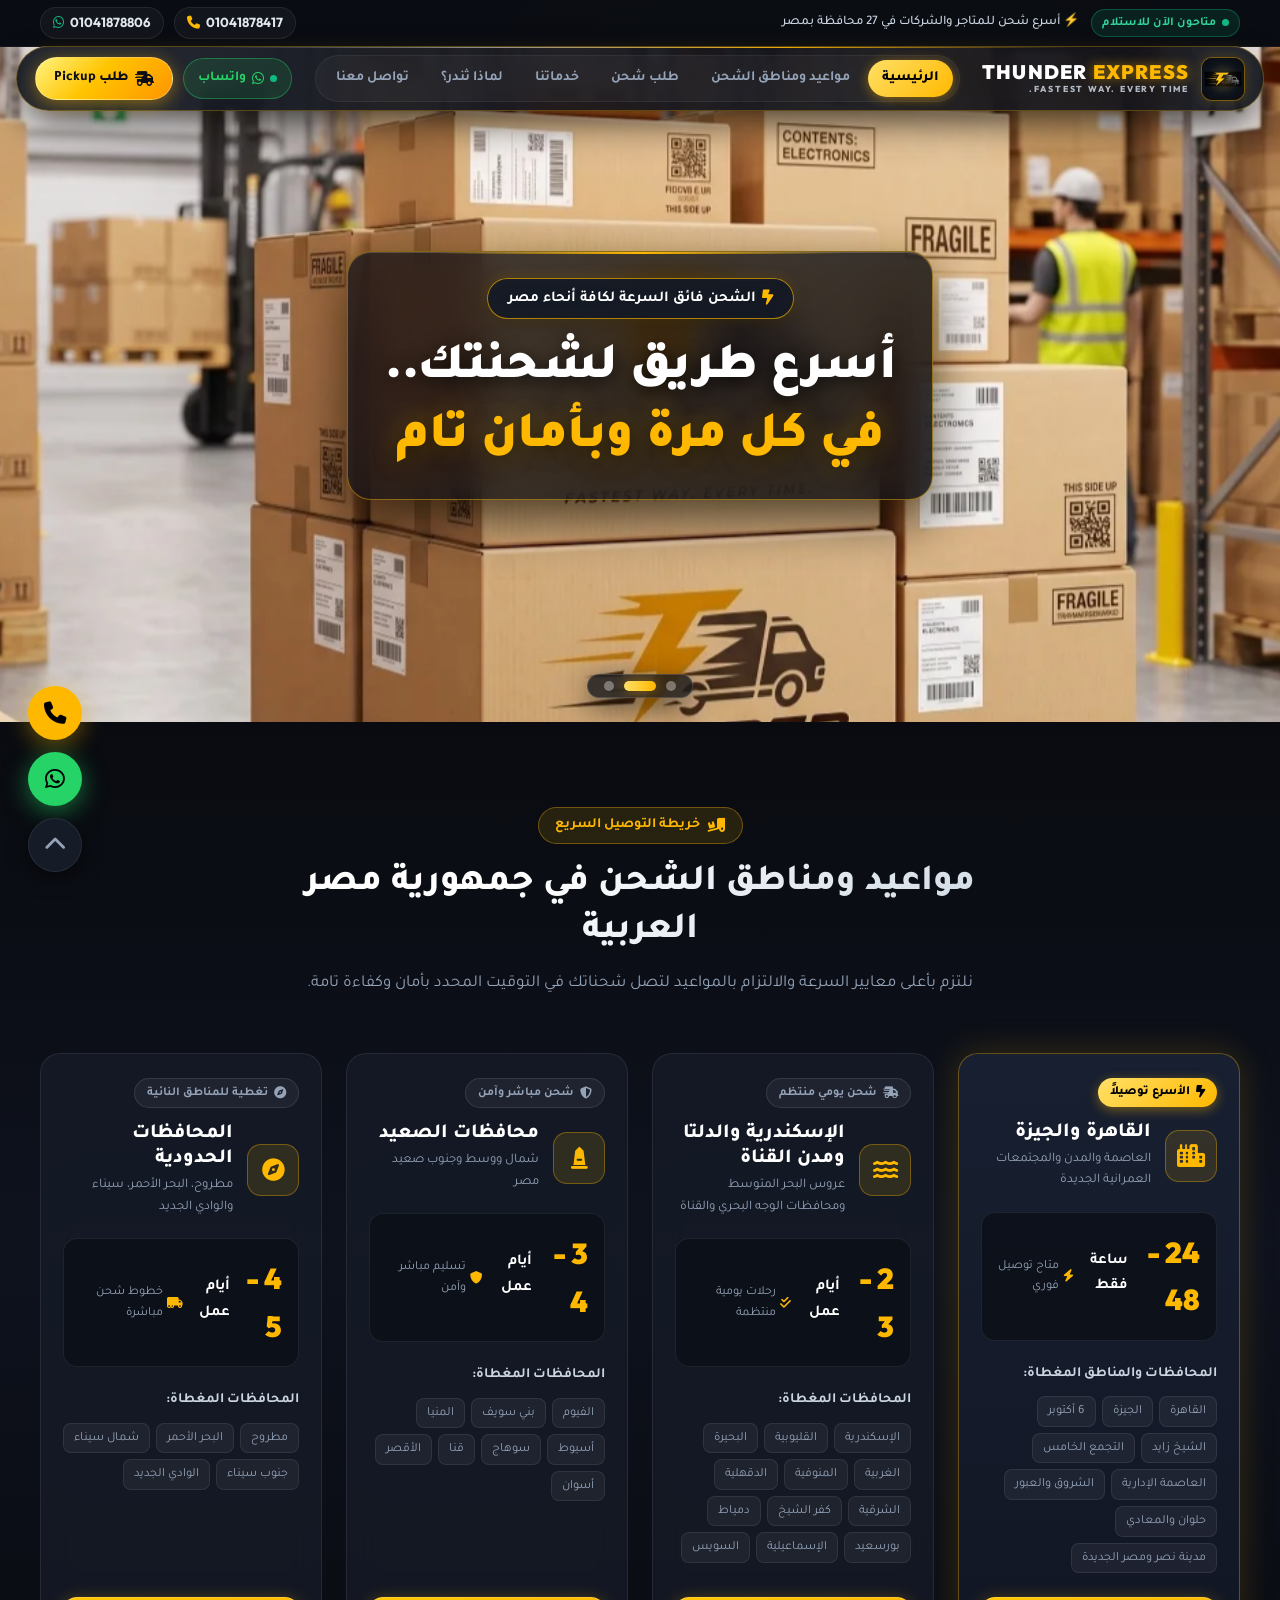
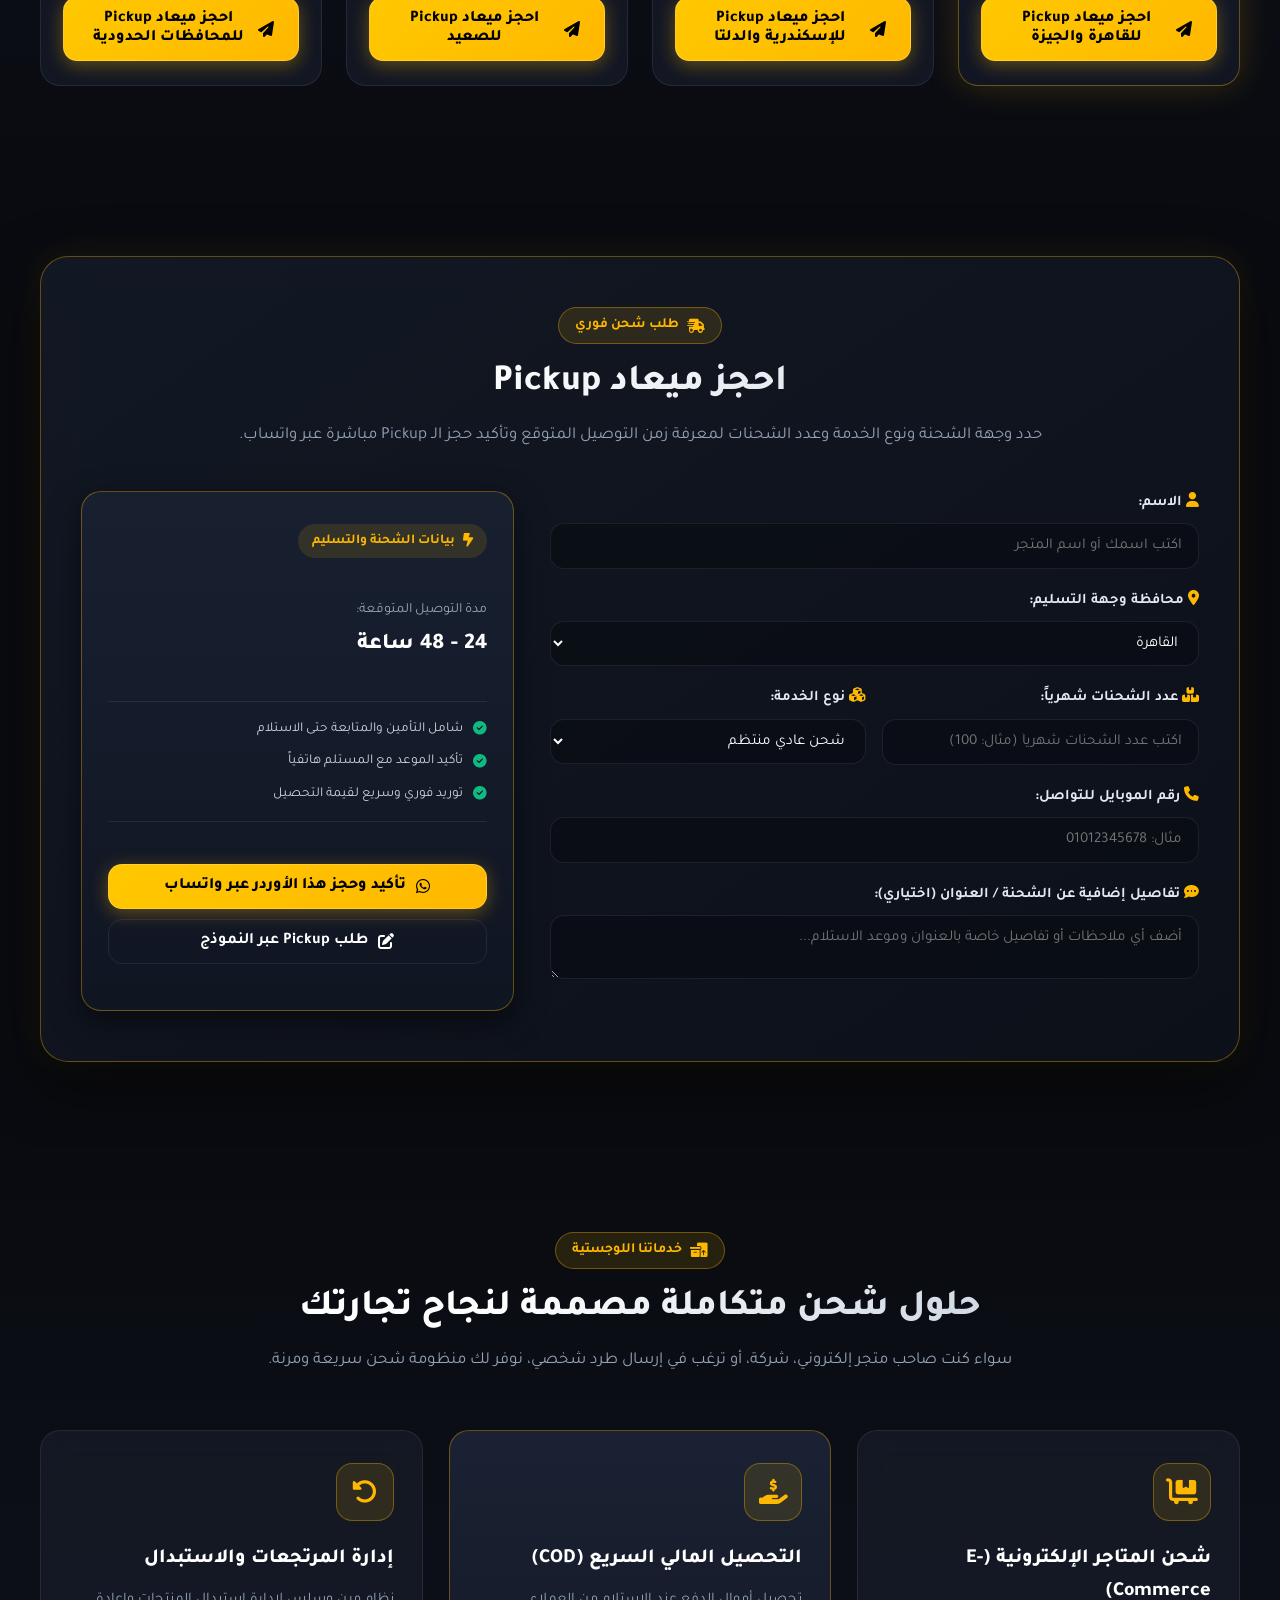
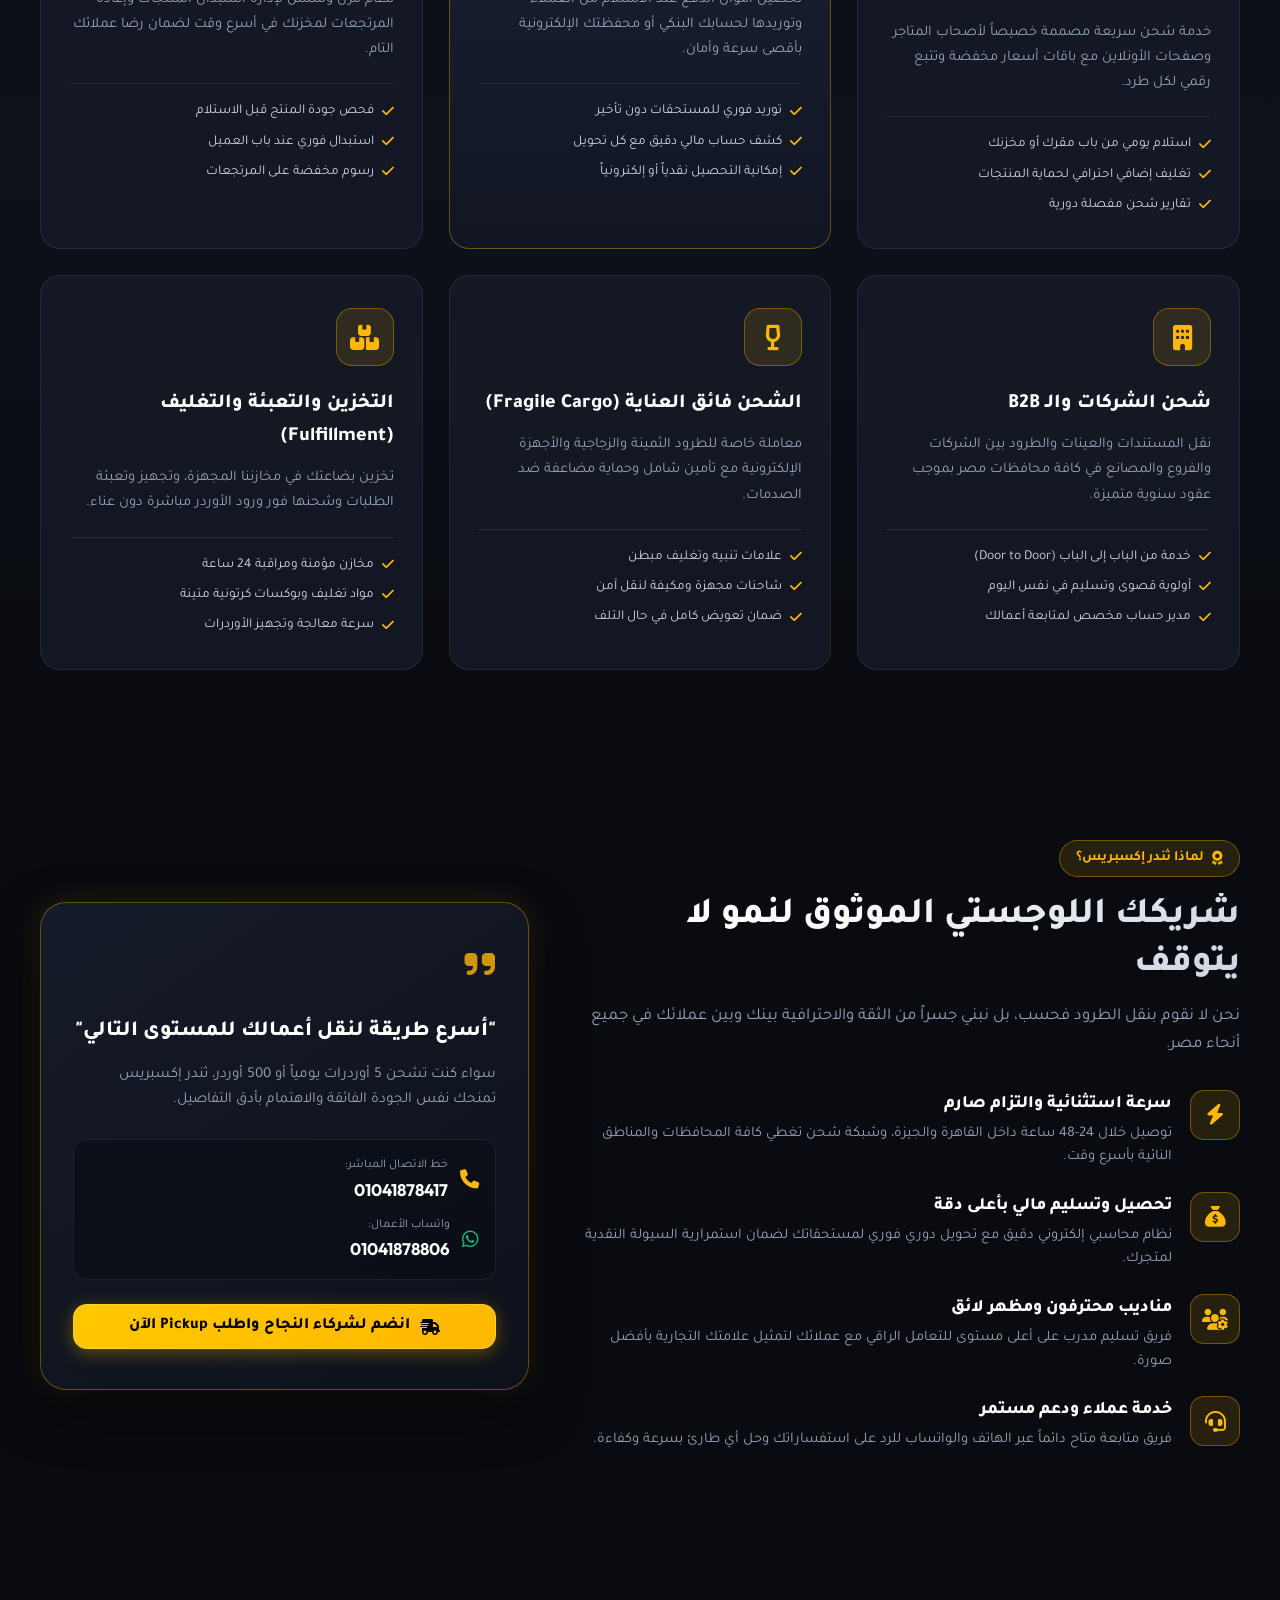
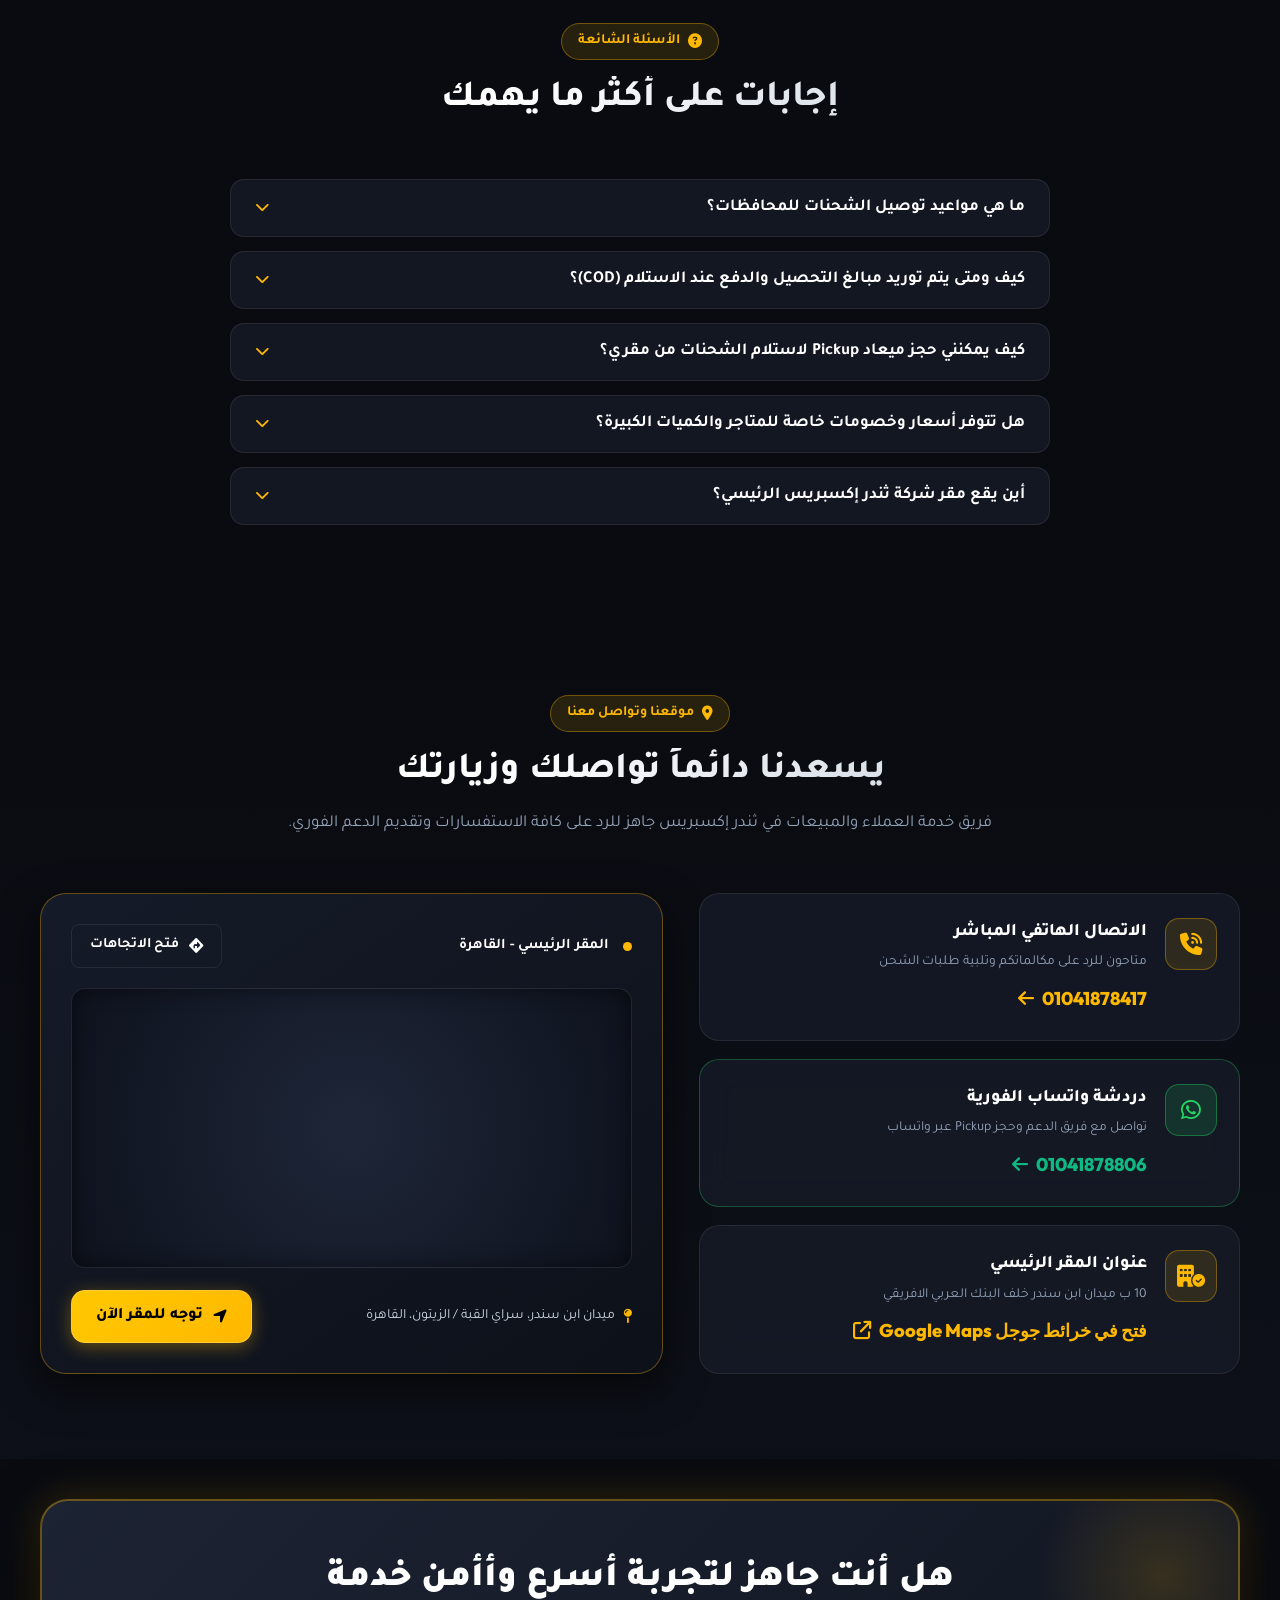
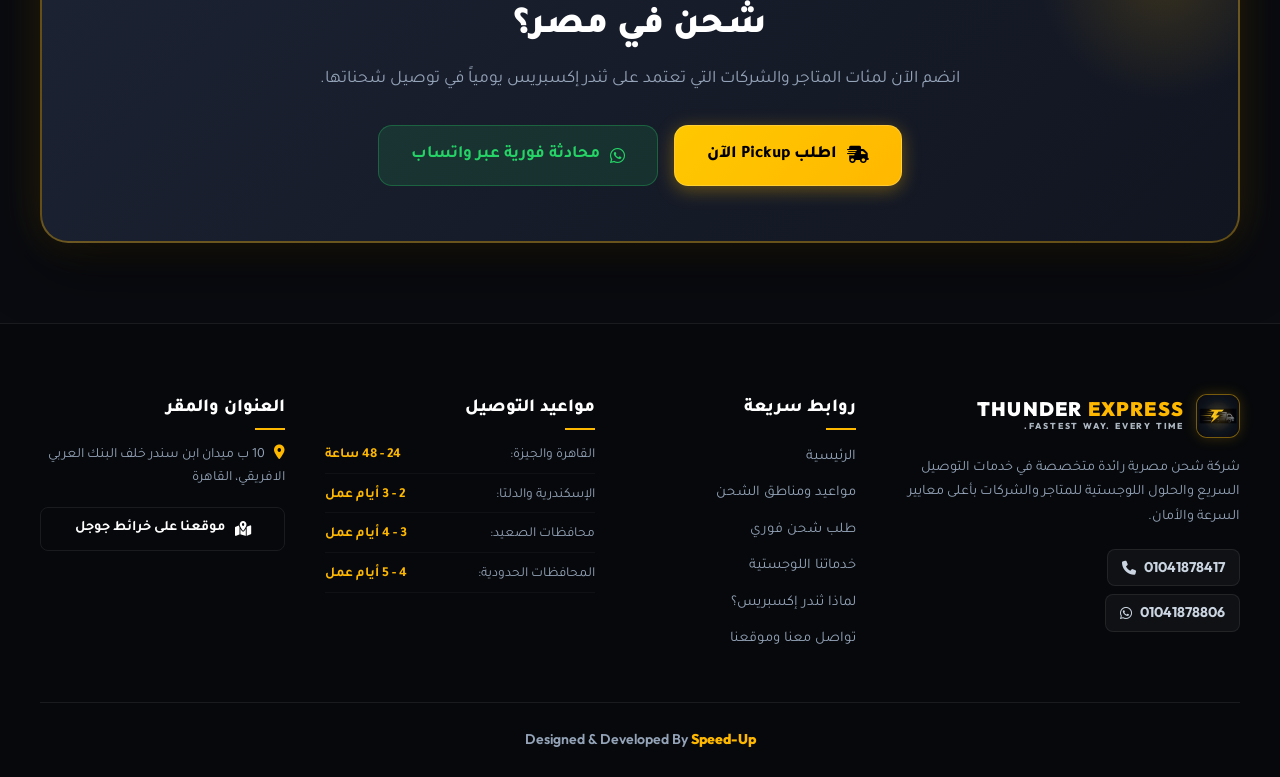
==== commit 94f52f61: "Update destination governorate label, Cairo/Giza grouping, and numeric shipment count input" ====
--- a/index.html
+++ b/index.html
@@ -323,8 +323,8 @@
               <i class="fa-solid fa-city"></i>
             </div>
             <div class="zone-meta">
-              <h3 class="zone-name">القاهرة الكبرى والجيزة</h3>
-              <span class="zone-subtitle">القاهرة، الجيزة، القليوبية والمجتمعات العمرانية الجديدة</span>
+              <h3 class="zone-name">القاهرة والجيزة</h3>
+              <span class="zone-subtitle">العاصمة والمدن والمجتمعات العمرانية الجديدة</span>
             </div>
           </div>
 
@@ -343,13 +343,13 @@
             <div class="city-tags">
               <span class="city-tag">القاهرة</span>
               <span class="city-tag">الجيزة</span>
-              <span class="city-tag">القليوبية</span>
               <span class="city-tag">6 أكتوبر</span>
               <span class="city-tag">الشيخ زايد</span>
               <span class="city-tag">التجمع الخامس</span>
               <span class="city-tag">العاصمة الإدارية</span>
               <span class="city-tag">الشروق والعبور</span>
               <span class="city-tag">حلوان والمعادي</span>
+              <span class="city-tag">مدينة نصر ومصر الجديدة</span>
             </div>
           </div>
 
@@ -391,6 +391,7 @@
             <div class="zone-cities-title">المحافظات المغطاة:</div>
             <div class="city-tags">
               <span class="city-tag">الإسكندرية</span>
+              <span class="city-tag">القليوبية</span>
               <span class="city-tag">البحيرة</span>
               <span class="city-tag">الغربية</span>
               <span class="city-tag">المنوفية</span>
@@ -534,16 +535,16 @@
 
             <div class="form-group">
               <label for="calcGov" class="form-label">
-                <i class="fa-solid fa-location-dot text-primary"></i> محافظة وجهة الاستلام:
+                <i class="fa-solid fa-location-dot text-primary"></i> محافظة وجهة التسليم:
               </label>
               <select id="calcGov" class="form-select">
-                <optgroup label="القاهرة الكبرى">
+                <optgroup label="القاهرة والجيزة">
                   <option value="القاهرة" data-zone="cairo" data-time="24 - 48 ساعة" selected>القاهرة</option>
                   <option value="الجيزة" data-zone="cairo" data-time="24 - 48 ساعة">الجيزة</option>
-                  <option value="القليوبية" data-zone="cairo" data-time="24 - 48 ساعة">القليوبية</option>
                 </optgroup>
                 <optgroup label="الإسكندرية ومحافظات الدلتا">
                   <option value="الإسكندرية" data-zone="delta" data-time="2 - 3 أيام عمل">الإسكندرية</option>
+                  <option value="القليوبية" data-zone="delta" data-time="2 - 3 أيام عمل">القليوبية</option>
                   <option value="البحيرة" data-zone="delta" data-time="2 - 3 أيام عمل">البحيرة</option>
                   <option value="الغربية" data-zone="delta" data-time="2 - 3 أيام عمل">الغربية</option>
                   <option value="المنوفية" data-zone="delta" data-time="2 - 3 أيام عمل">المنوفية</option>
@@ -580,16 +581,9 @@
             <div class="form-row">
               <div class="form-group flex-1">
                 <label for="calcOrdersCount" class="form-label">
-                  <i class="fa-solid fa-boxes-stacked text-primary"></i> عدد الشحنات شهرياً (اكتب العدد أو اختر):
+                  <i class="fa-solid fa-boxes-stacked text-primary"></i> عدد الشحنات شهرياً:
                 </label>
-                <input type="text" id="calcOrdersCount" class="form-input" list="ordersCountList" placeholder="اكتب العدد هنا أو اختر من القائمة" value="حتى 50 شحنة شهرياً">
-                <datalist id="ordersCountList">
-                  <option value="حتى 50 شحنة شهرياً">
-                  <option value="من 50 إلى 150 شحنة شهرياً">
-                  <option value="من 150 إلى 300 شحنة شهرياً">
-                  <option value="من 300 إلى 500 شحنة شهرياً">
-                  <option value="أكثر من 500 شحنة شهرياً">
-                </datalist>
+                <input type="number" id="calcOrdersCount" class="form-input" placeholder="اكتب عدد الشحنات شهرياً (مثال: 100)" min="1">
               </div>
 
               <div class="form-group flex-1">
@@ -1202,13 +1196,13 @@
         <div class="form-group">
           <label class="form-label" for="modalDestGov">محافظة وجهة التسليم: *</label>
           <select id="modalDestGov" class="form-select" required>
-            <optgroup label="القاهرة الكبرى">
+            <optgroup label="القاهرة والجيزة">
               <option value="القاهرة">القاهرة</option>
               <option value="الجيزة">الجيزة</option>
-              <option value="القليوبية">القليوبية</option>
             </optgroup>
             <optgroup label="الإسكندرية ومحافظات الدلتا">
               <option value="الإسكندرية">الإسكندرية</option>
+              <option value="القليوبية">القليوبية</option>
               <option value="البحيرة">البحيرة</option>
               <option value="الغربية">الغربية</option>
               <option value="المنوفية">المنوفية</option>
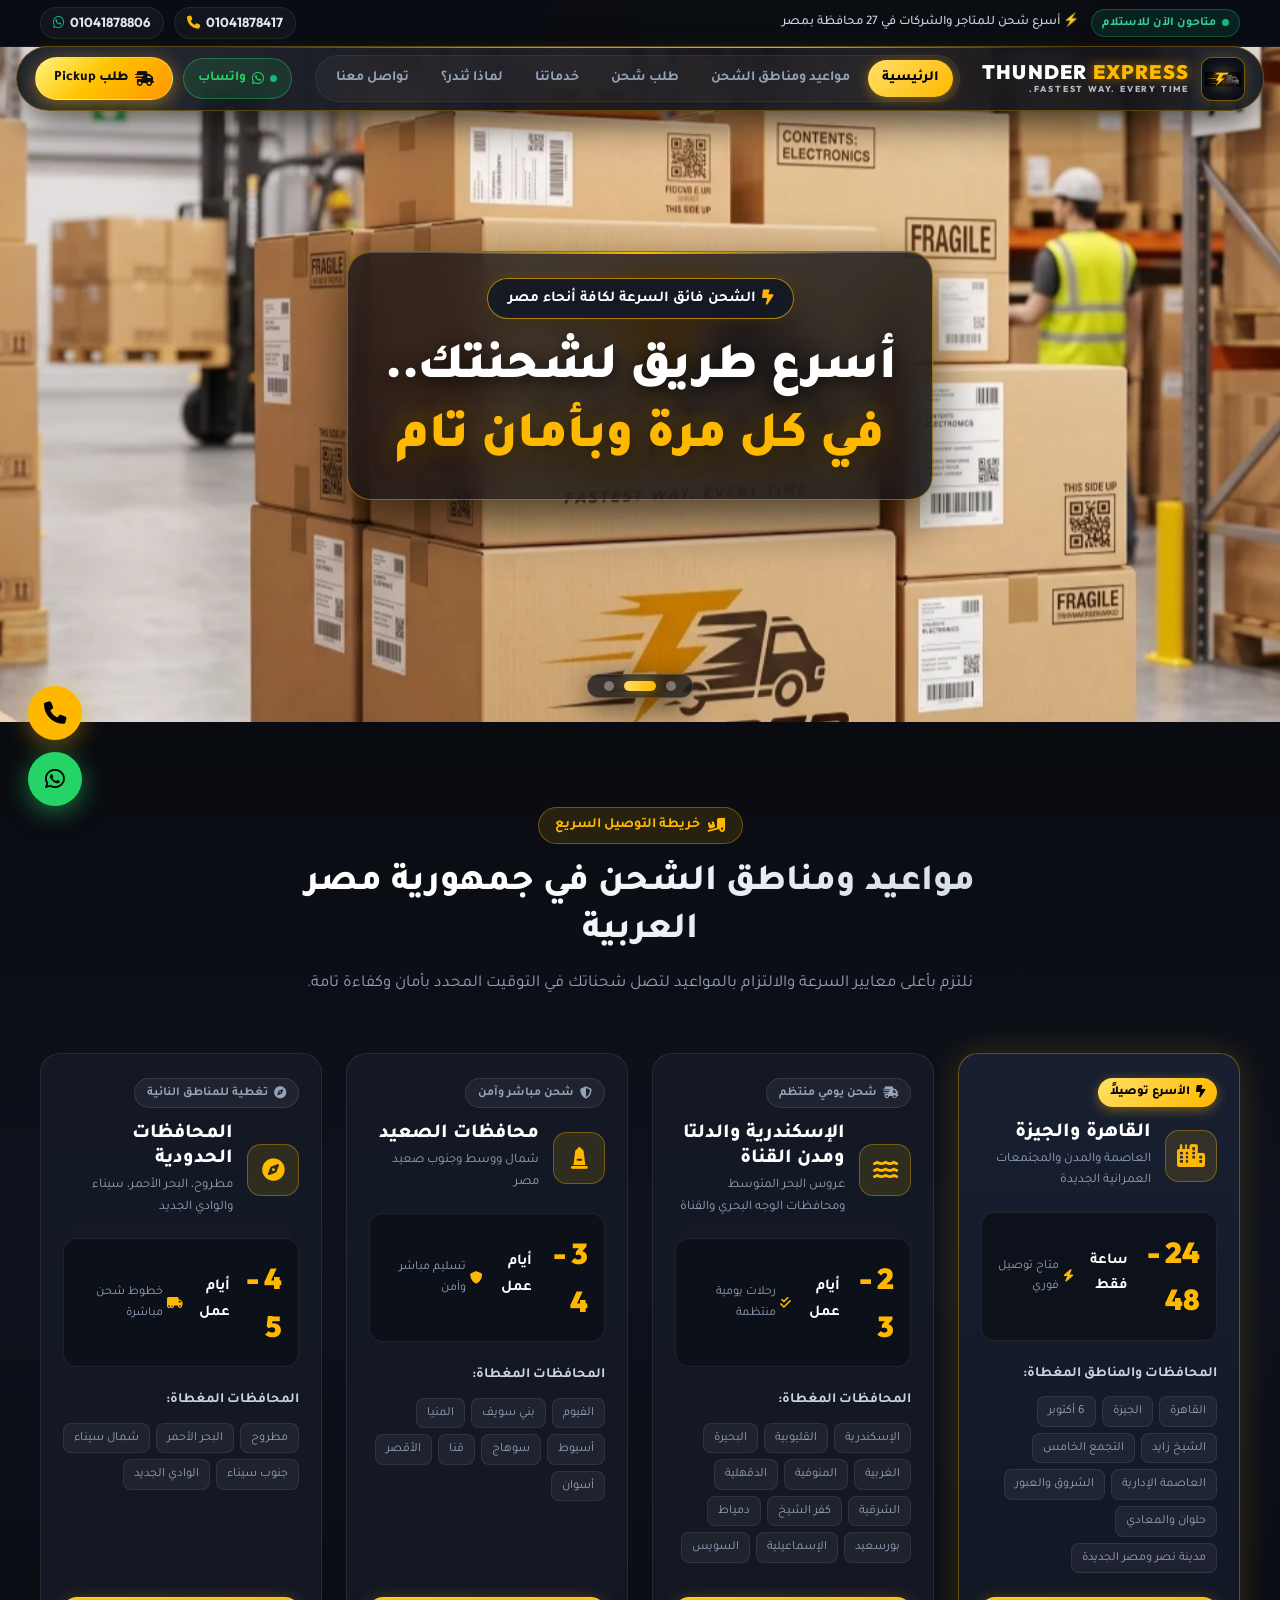
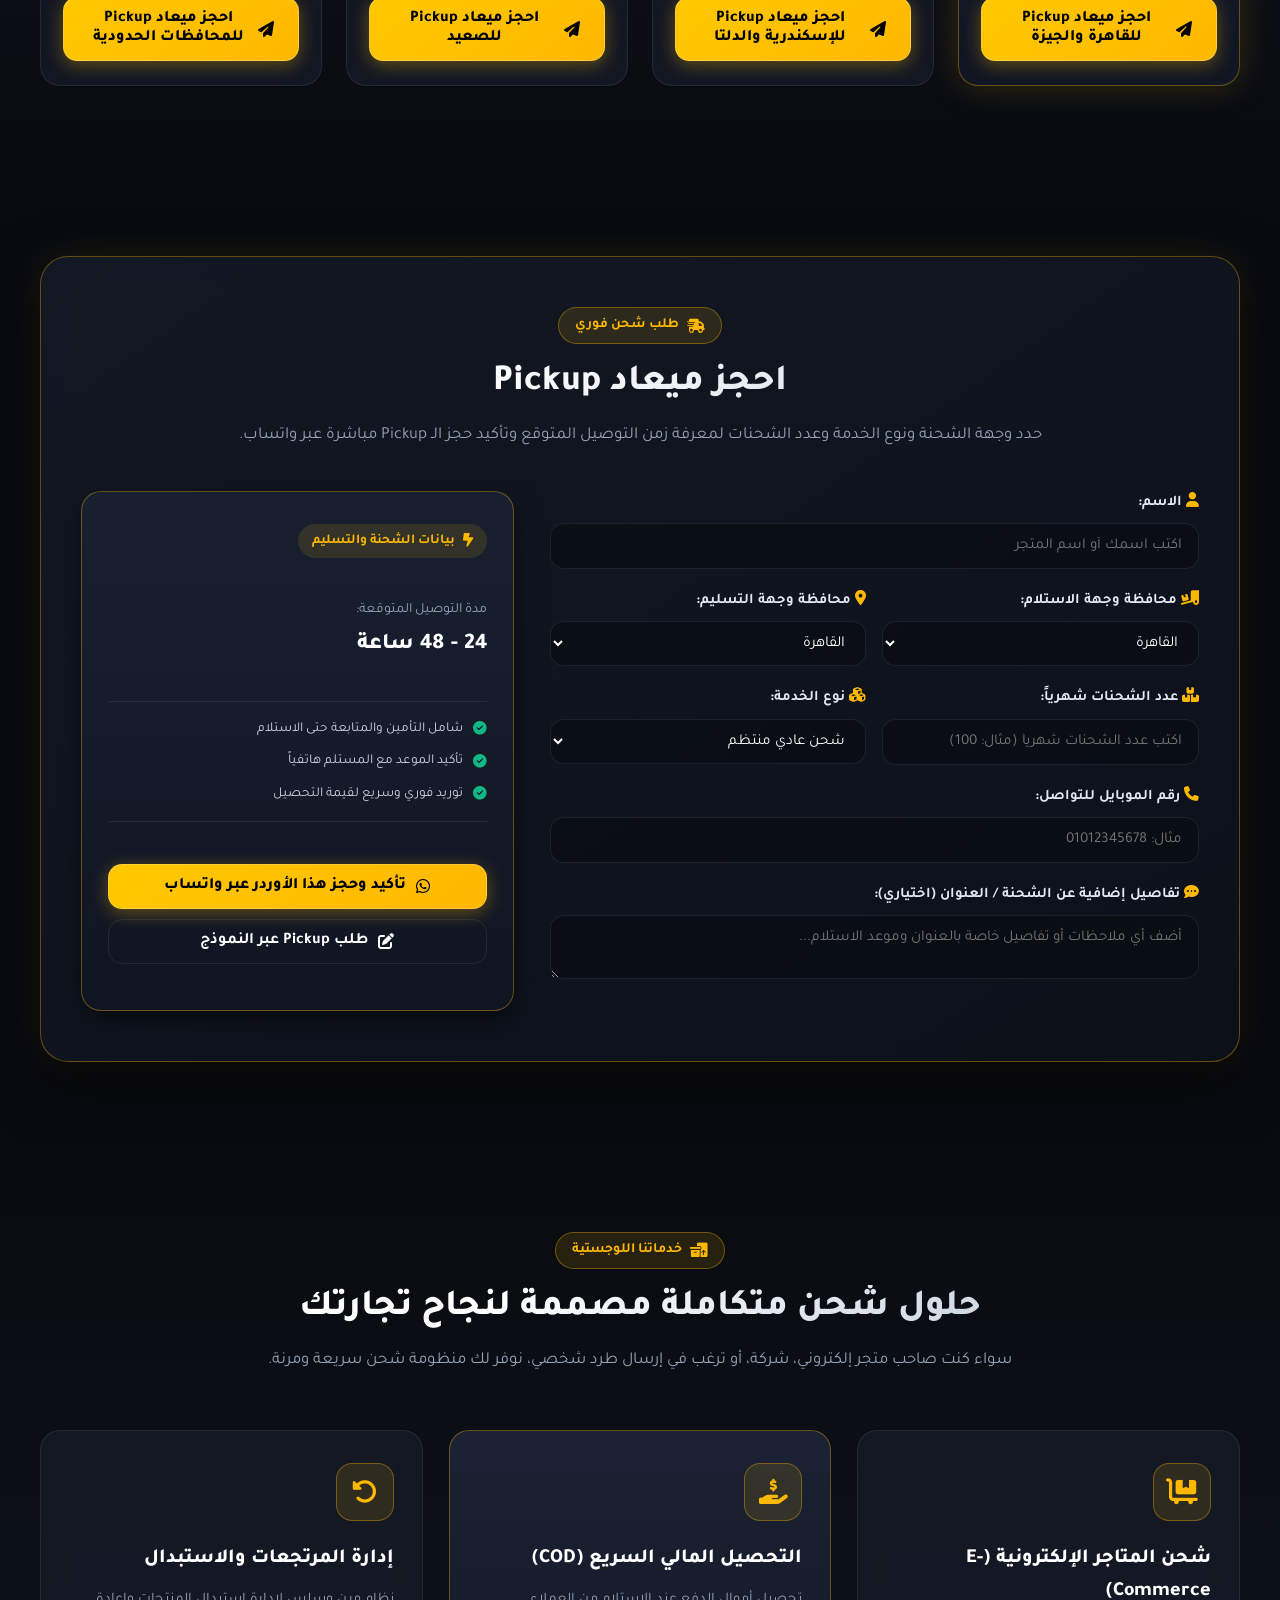
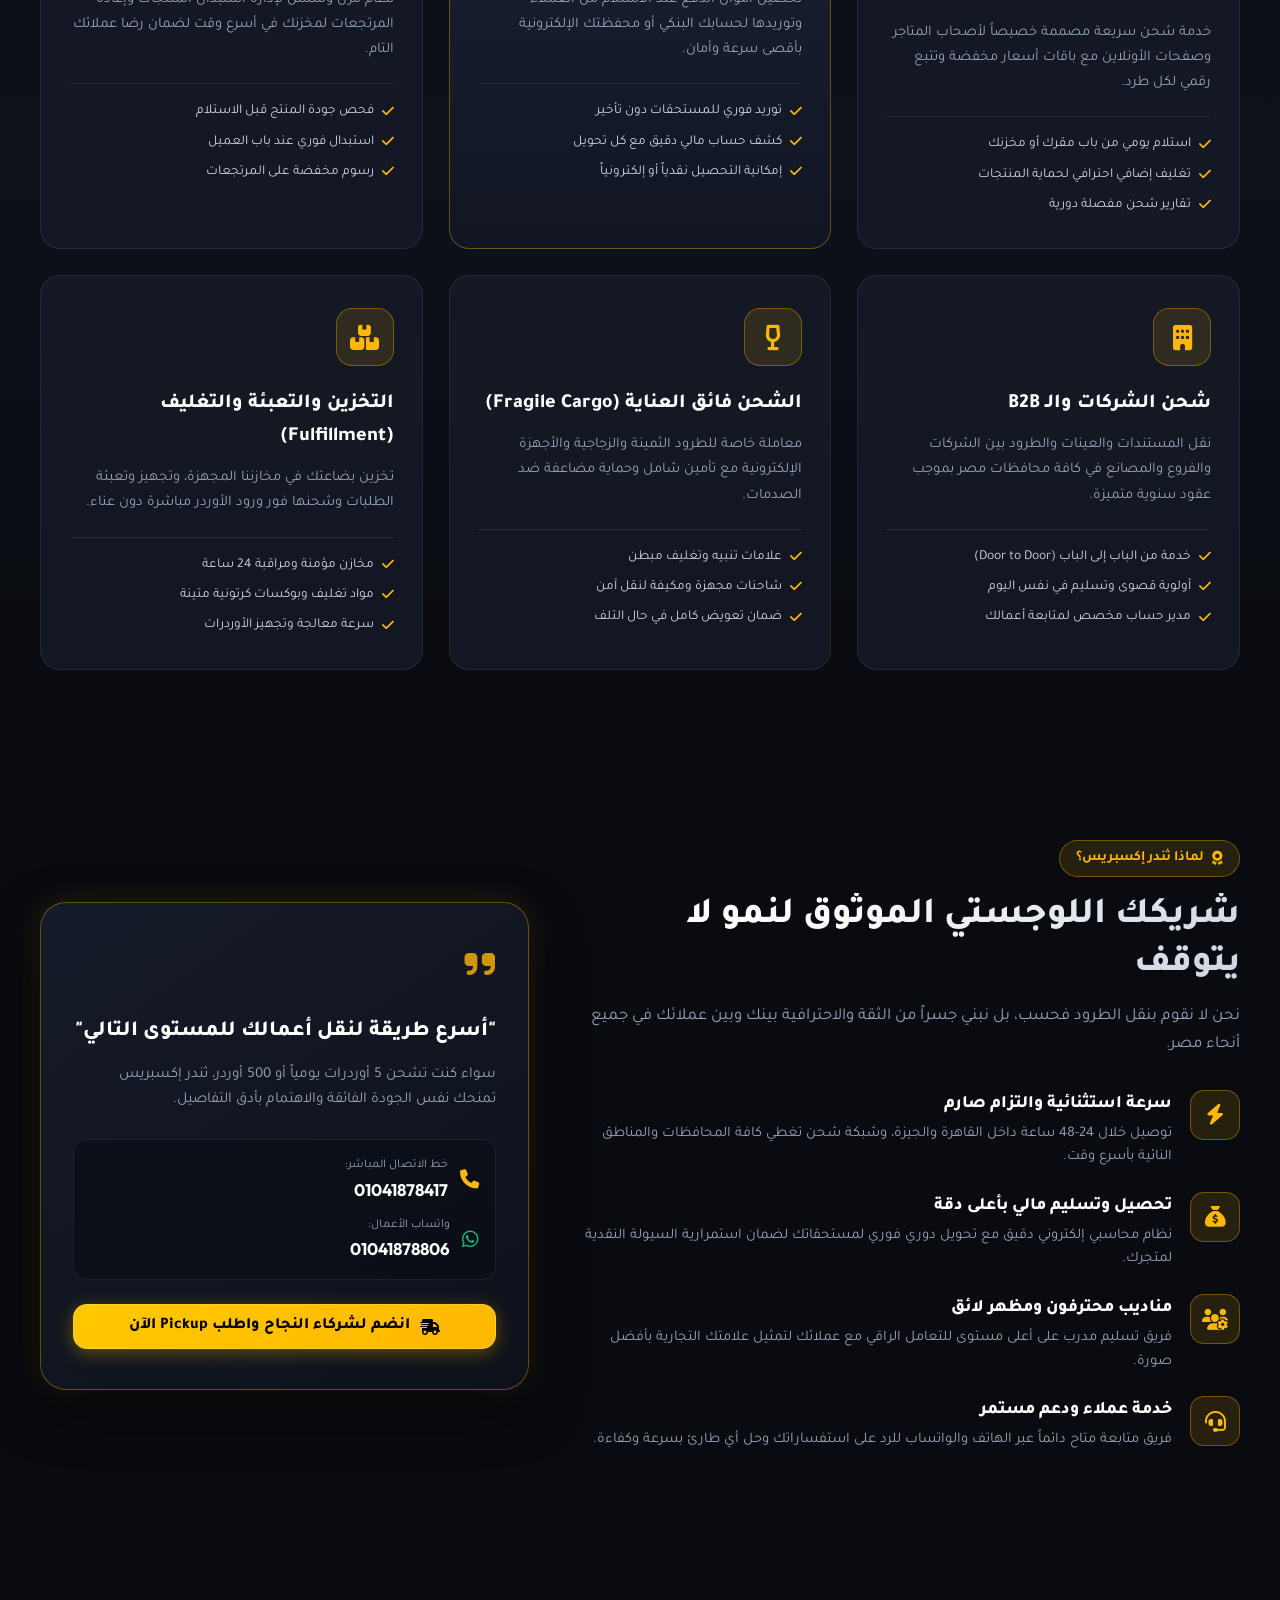
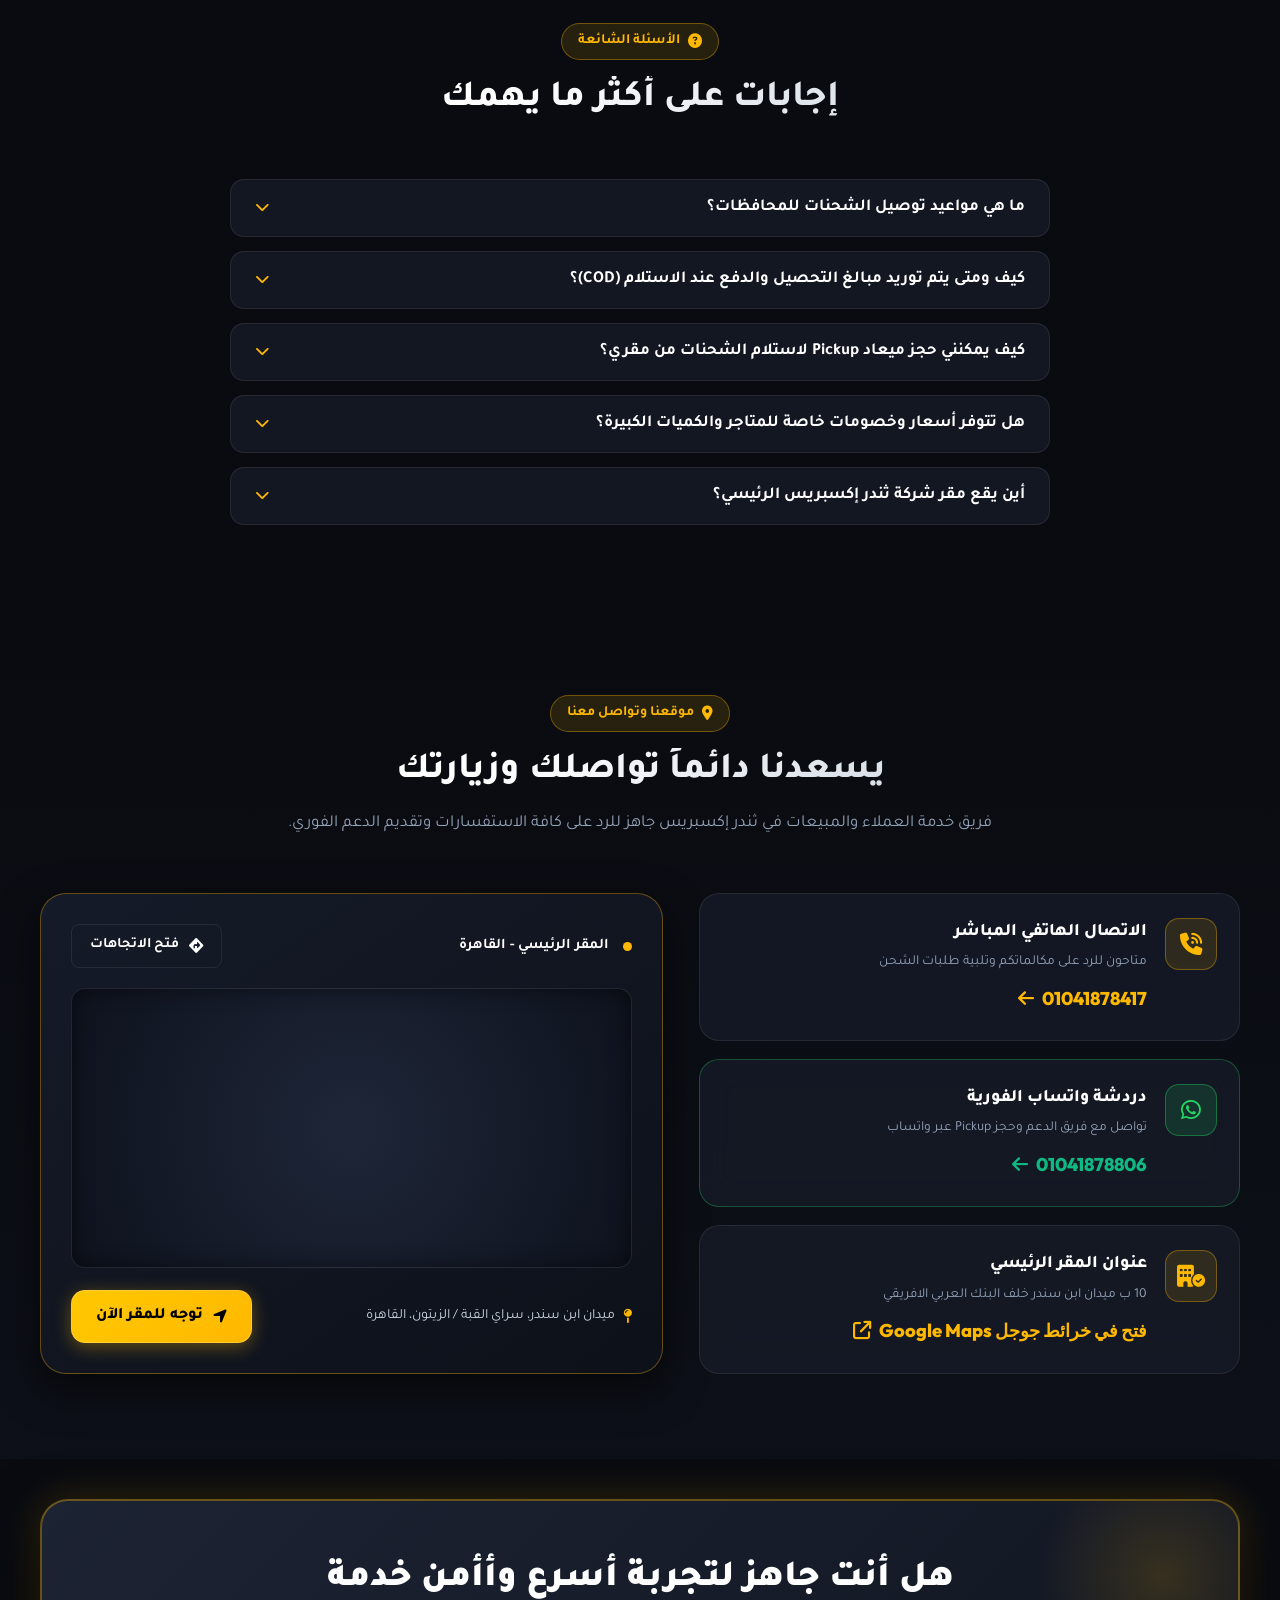
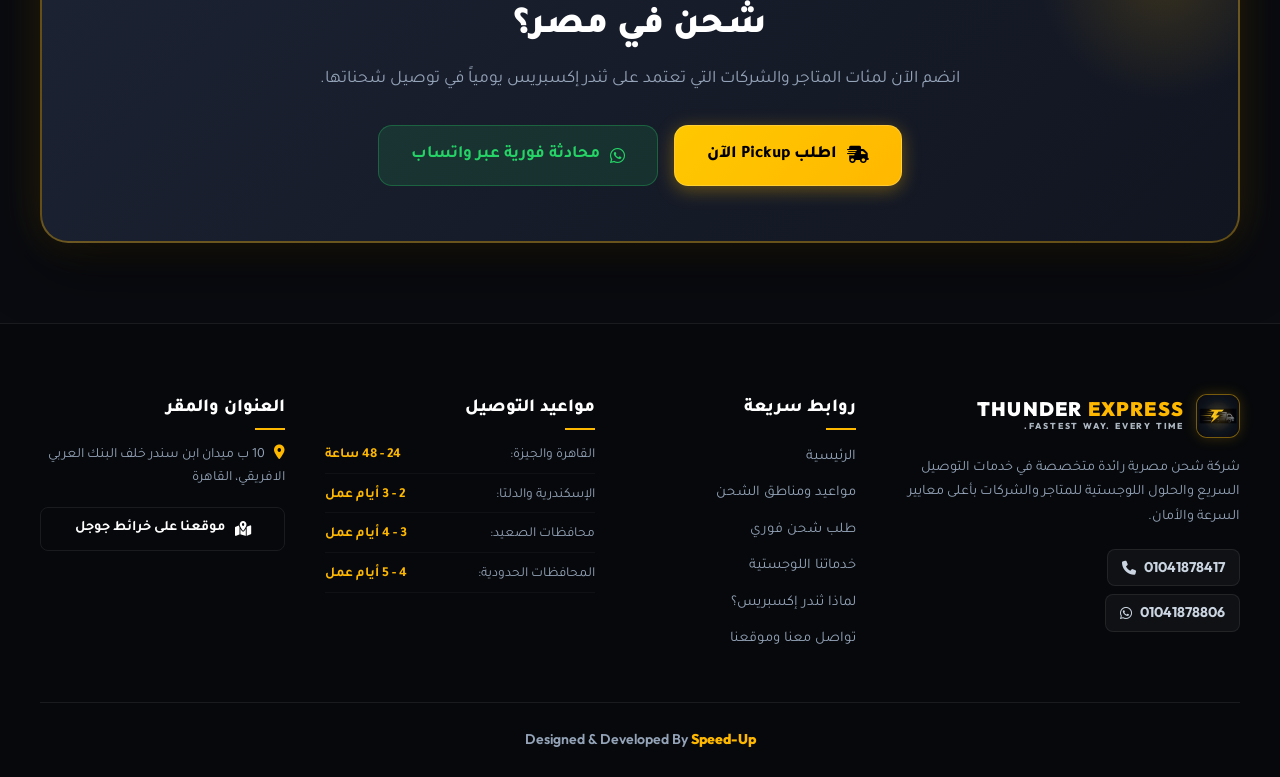
==== commit dcfc39ac: "Add pickup governorate field (Cairo / Giza) alongside destination governorate" ====
--- a/index.html
+++ b/index.html
@@ -533,49 +533,61 @@
               <input type="text" id="calcName" class="form-input" placeholder="اكتب اسمك أو اسم المتجر">
             </div>
 
-            <div class="form-group">
-              <label for="calcGov" class="form-label">
-                <i class="fa-solid fa-location-dot text-primary"></i> محافظة وجهة التسليم:
-              </label>
-              <select id="calcGov" class="form-select">
-                <optgroup label="القاهرة والجيزة">
-                  <option value="القاهرة" data-zone="cairo" data-time="24 - 48 ساعة" selected>القاهرة</option>
-                  <option value="الجيزة" data-zone="cairo" data-time="24 - 48 ساعة">الجيزة</option>
-                </optgroup>
-                <optgroup label="الإسكندرية ومحافظات الدلتا">
-                  <option value="الإسكندرية" data-zone="delta" data-time="2 - 3 أيام عمل">الإسكندرية</option>
-                  <option value="القليوبية" data-zone="delta" data-time="2 - 3 أيام عمل">القليوبية</option>
-                  <option value="البحيرة" data-zone="delta" data-time="2 - 3 أيام عمل">البحيرة</option>
-                  <option value="الغربية" data-zone="delta" data-time="2 - 3 أيام عمل">الغربية</option>
-                  <option value="المنوفية" data-zone="delta" data-time="2 - 3 أيام عمل">المنوفية</option>
-                  <option value="الدقهلية" data-zone="delta" data-time="2 - 3 أيام عمل">الدقهلية</option>
-                  <option value="الشرقية" data-zone="delta" data-time="2 - 3 أيام عمل">الشرقية</option>
-                  <option value="دمياط" data-zone="delta" data-time="2 - 3 أيام عمل">دمياط</option>
-                  <option value="كفر الشيخ" data-zone="delta" data-time="2 - 3 أيام عمل">كفر الشيخ</option>
-                </optgroup>
-                <optgroup label="مدن القناة">
-                  <option value="بورسعيد" data-zone="delta" data-time="2 - 3 أيام عمل">بورسعيد</option>
-                  <option value="الإسماعيلية" data-zone="delta" data-time="2 - 3 أيام عمل">الإسماعيلية</option>
-                  <option value="السويس" data-zone="delta" data-time="2 - 3 أيام عمل">السويس</option>
-                </optgroup>
-                <optgroup label="محافظات الصعيد">
-                  <option value="الفيوم" data-zone="upper" data-time="3 - 4 أيام عمل">الفيوم</option>
-                  <option value="بني سويف" data-zone="upper" data-time="3 - 4 أيام عمل">بني سويف</option>
-                  <option value="المنيا" data-zone="upper" data-time="3 - 4 أيام عمل">المنيا</option>
-                  <option value="أسيوط" data-zone="upper" data-time="3 - 4 أيام عمل">أسيوط</option>
-                  <option value="سوهاج" data-zone="upper" data-time="3 - 4 أيام عمل">سوهاج</option>
-                  <option value="قنا" data-zone="upper" data-time="3 - 4 أيام عمل">قنا</option>
-                  <option value="الأقصر" data-zone="upper" data-time="3 - 4 أيام عمل">الأقصر</option>
-                  <option value="أسوان" data-zone="upper" data-time="3 - 4 أيام عمل">أسوان</option>
-                </optgroup>
-                <optgroup label="المحافظات الحدودية">
-                  <option value="مطروح" data-zone="frontier" data-time="4 - 5 أيام عمل">مطروح</option>
-                  <option value="البحر الأحمر" data-zone="frontier" data-time="4 - 5 أيام عمل">البحر الأحمر</option>
-                  <option value="شمال سيناء" data-zone="frontier" data-time="4 - 5 أيام عمل">شمال سيناء</option>
-                  <option value="جنوب سيناء" data-zone="frontier" data-time="4 - 5 أيام عمل">جنوب سيناء</option>
-                  <option value="الوادي الجديد" data-zone="frontier" data-time="4 - 5 أيام عمل">الوادي الجديد</option>
-                </optgroup>
-              </select>
+            <div class="form-row">
+              <div class="form-group flex-1">
+                <label for="calcPickupGov" class="form-label">
+                  <i class="fa-solid fa-truck-ramp-box text-primary"></i> محافظة وجهة الاستلام:
+                </label>
+                <select id="calcPickupGov" class="form-select">
+                  <option value="القاهرة" selected>القاهرة</option>
+                  <option value="الجيزة">الجيزة</option>
+                </select>
+              </div>
+
+              <div class="form-group flex-1">
+                <label for="calcGov" class="form-label">
+                  <i class="fa-solid fa-location-dot text-primary"></i> محافظة وجهة التسليم:
+                </label>
+                <select id="calcGov" class="form-select">
+                  <optgroup label="القاهرة والجيزة">
+                    <option value="القاهرة" data-zone="cairo" data-time="24 - 48 ساعة" selected>القاهرة</option>
+                    <option value="الجيزة" data-zone="cairo" data-time="24 - 48 ساعة">الجيزة</option>
+                  </optgroup>
+                  <optgroup label="الإسكندرية ومحافظات الدلتا">
+                    <option value="الإسكندرية" data-zone="delta" data-time="2 - 3 أيام عمل">الإسكندرية</option>
+                    <option value="القليوبية" data-zone="delta" data-time="2 - 3 أيام عمل">القليوبية</option>
+                    <option value="البحيرة" data-zone="delta" data-time="2 - 3 أيام عمل">البحيرة</option>
+                    <option value="الغربية" data-zone="delta" data-time="2 - 3 أيام عمل">الغربية</option>
+                    <option value="المنوفية" data-zone="delta" data-time="2 - 3 أيام عمل">المنوفية</option>
+                    <option value="الدقهلية" data-zone="delta" data-time="2 - 3 أيام عمل">الدقهلية</option>
+                    <option value="الشرقية" data-zone="delta" data-time="2 - 3 أيام عمل">الشرقية</option>
+                    <option value="دمياط" data-zone="delta" data-time="2 - 3 أيام عمل">دمياط</option>
+                    <option value="كفر الشيخ" data-zone="delta" data-time="2 - 3 أيام عمل">كفر الشيخ</option>
+                  </optgroup>
+                  <optgroup label="مدن القناة">
+                    <option value="بورسعيد" data-zone="delta" data-time="2 - 3 أيام عمل">بورسعيد</option>
+                    <option value="الإسماعيلية" data-zone="delta" data-time="2 - 3 أيام عمل">الإسماعيلية</option>
+                    <option value="السويس" data-zone="delta" data-time="2 - 3 أيام عمل">السويس</option>
+                  </optgroup>
+                  <optgroup label="محافظات الصعيد">
+                    <option value="الفيوم" data-zone="upper" data-time="3 - 4 أيام عمل">الفيوم</option>
+                    <option value="بني سويف" data-zone="upper" data-time="3 - 4 أيام عمل">بني سويف</option>
+                    <option value="المنيا" data-zone="upper" data-time="3 - 4 أيام عمل">المنيا</option>
+                    <option value="أسيوط" data-zone="upper" data-time="3 - 4 أيام عمل">أسيوط</option>
+                    <option value="سوهاج" data-zone="upper" data-time="3 - 4 أيام عمل">سوهاج</option>
+                    <option value="قنا" data-zone="upper" data-time="3 - 4 أيام عمل">قنا</option>
+                    <option value="الأقصر" data-zone="upper" data-time="3 - 4 أيام عمل">الأقصر</option>
+                    <option value="أسوان" data-zone="upper" data-time="3 - 4 أيام عمل">أسوان</option>
+                  </optgroup>
+                  <optgroup label="المحافظات الحدودية">
+                    <option value="مطروح" data-zone="frontier" data-time="4 - 5 أيام عمل">مطروح</option>
+                    <option value="البحر الأحمر" data-zone="frontier" data-time="4 - 5 أيام عمل">البحر الأحمر</option>
+                    <option value="شمال سيناء" data-zone="frontier" data-time="4 - 5 أيام عمل">شمال سيناء</option>
+                    <option value="جنوب سيناء" data-zone="frontier" data-time="4 - 5 أيام عمل">جنوب سيناء</option>
+                    <option value="الوادي الجديد" data-zone="frontier" data-time="4 - 5 أيام عمل">الوادي الجديد</option>
+                  </optgroup>
+                </select>
+              </div>
             </div>
 
             <div class="form-row">
